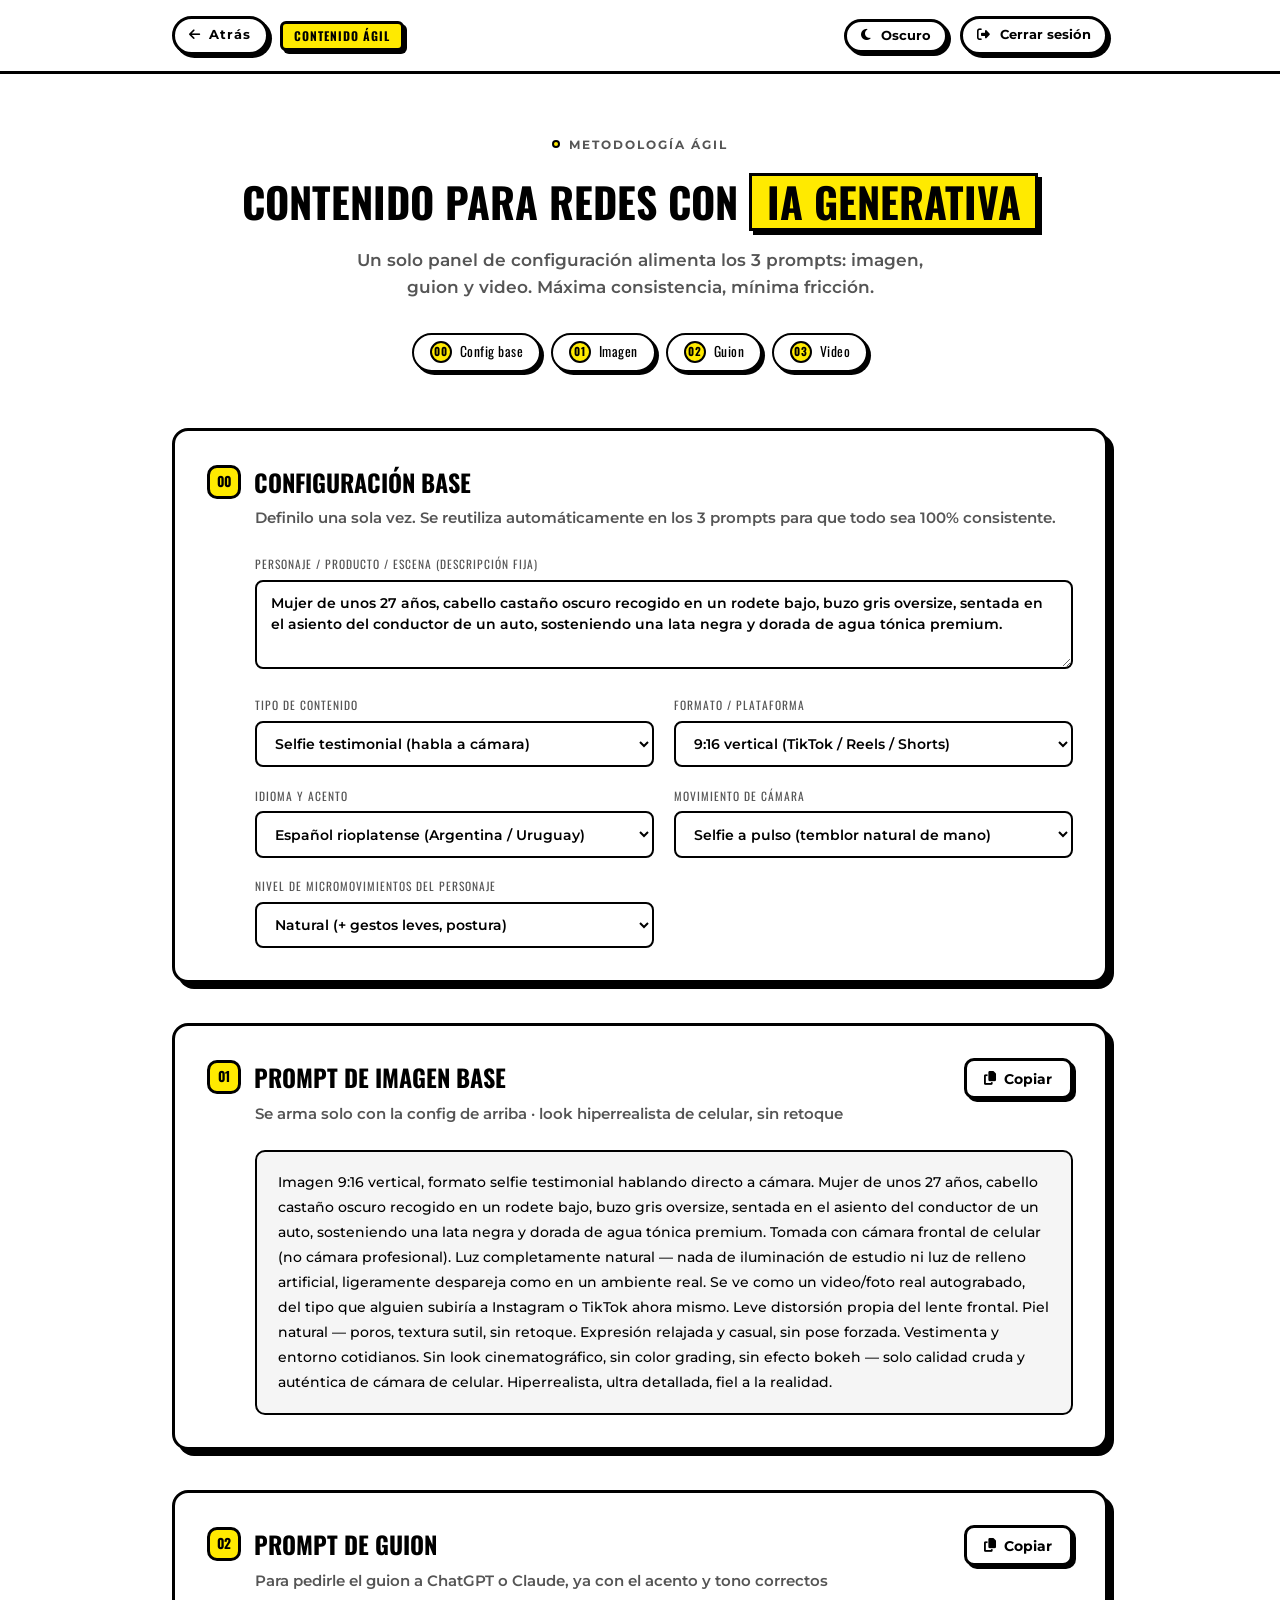
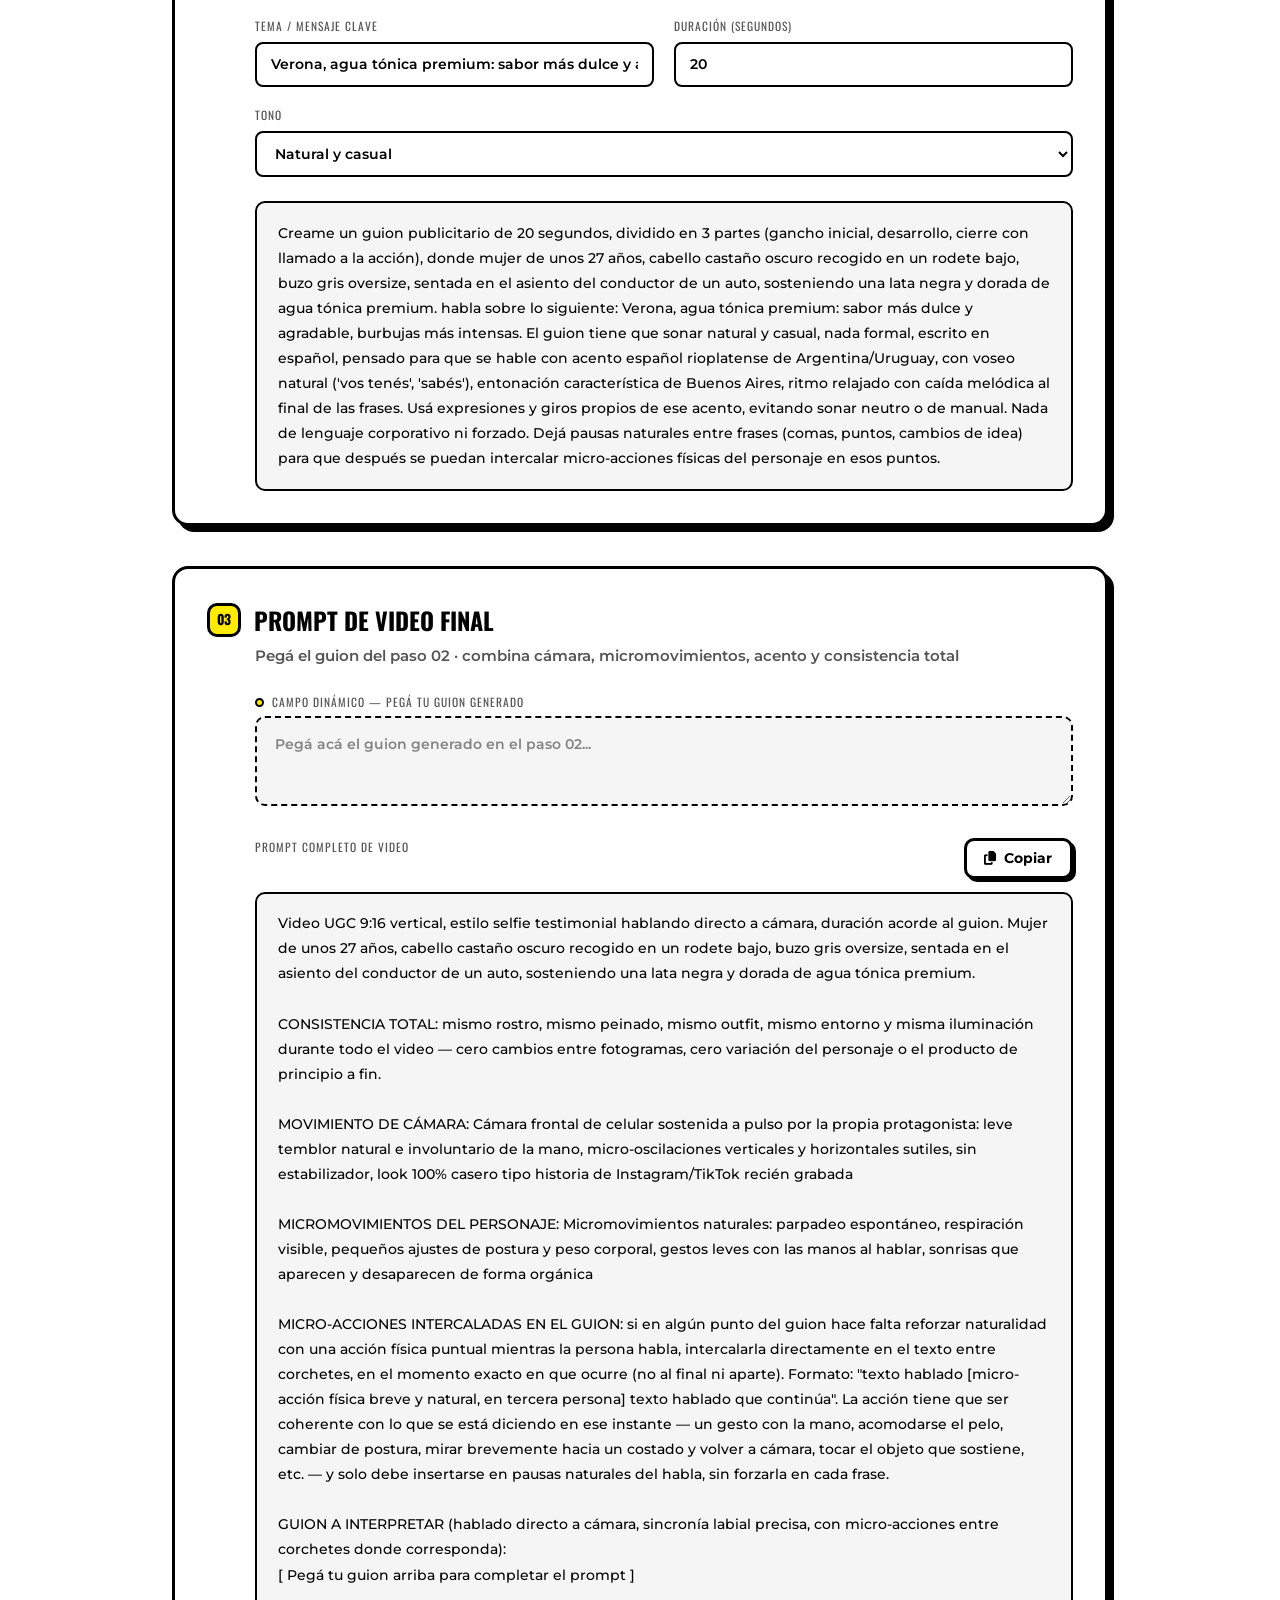
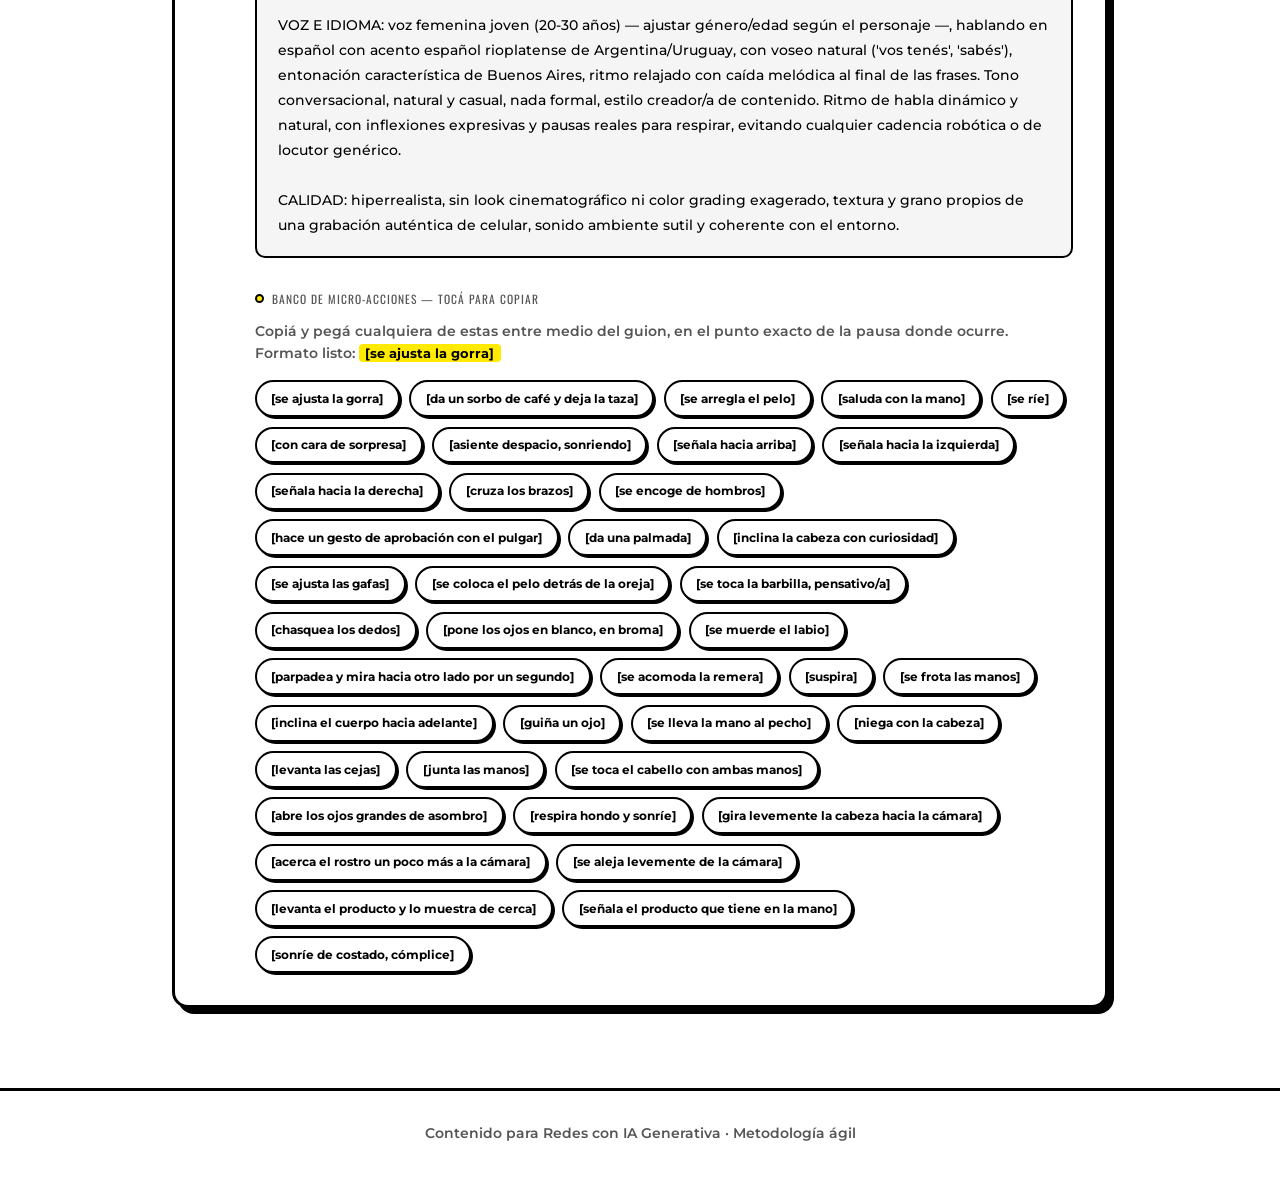
==== contenido-redes-ia.html @ 1da1481f "Agregar botón de cerrar sesión y endpoint de logout Suma /api/logout para invalidar la cookie de ses" ====
<!DOCTYPE html>
<html lang="es" data-theme="light">

<head>
    <meta charset="UTF-8">
    <meta name="viewport" content="width=device-width, initial-scale=1.0">
    <title>Contenido para Redes con IA Generativa</title>
    <link rel="preconnect" href="https://fonts.googleapis.com">
    <link rel="preconnect" href="https://fonts.gstatic.com" crossorigin>
    <link href="https://fonts.googleapis.com/css2?family=Montserrat:wght@400;600;700&family=Oswald:wght@600;700&display=swap" rel="stylesheet">
    <link rel="stylesheet" href="https://cdnjs.cloudflare.com/ajax/libs/font-awesome/6.5.1/css/all.min.css">
    <style>
        :root {
            --bg-color: #ffffff;
            --card-bg: #ffffff;
            --panel-bg: #f5f5f5;
            --text-color: #000000;
            --text-muted: #555555;
            --accent-color: #ffea00;
            --accent-glow: rgba(255, 234, 0, 0.4);
            --border-color: #000000;
            --input-bg: #ffffff;
            --transition: all 0.2s cubic-bezier(0.16, 1, 0.3, 1);
        }

        html[data-theme="dark"] {
            --bg-color: #0d0d0d;
            --card-bg: #161616;
            --panel-bg: #1e1e1e;
            --text-color: #f2f2f2;
            --text-muted: #a3a3a3;
            --accent-color: #ffea00;
            --accent-glow: rgba(255, 234, 0, 0.22);
            --border-color: #f2f2f2;
            --input-bg: #101010;
        }

        * { margin: 0; padding: 0; box-sizing: border-box; }

        body {
            background-color: var(--bg-color);
            color: var(--text-color);
            font-family: 'Montserrat', sans-serif;
            line-height: 1.6;
            transition: background-color 0.3s ease, color 0.3s ease;
        }

        h1, h2, h3, .step-label {
            font-family: 'Oswald', sans-serif;
            text-transform: uppercase;
        }

        .container { max-width: 1000px; margin: 0 auto; padding: 0 2rem; }

        /* Top bar */
        .topbar {
            border-bottom: 3px solid var(--border-color);
            background: var(--card-bg);
            position: sticky; top: 0; z-index: 50;
            transition: var(--transition);
        }
        .topbar-inner {
            max-width: 1000px; margin: 0 auto; padding: 1rem 2rem;
            display: flex; align-items: center; justify-content: space-between;
        }
        .brand {
            display: flex; align-items: center; gap: 0.7rem;
            font-family: 'Oswald', sans-serif; font-weight: 700; letter-spacing: 1px;
        }
        .brand-badge {
            background: var(--accent-color); color: #000; border: 3px solid var(--border-color);
            box-shadow: 3px 3px 0px var(--border-color);
            padding: 0.15rem 0.7rem; font-size: 0.75rem; border-radius: 6px;
        }

        .theme-toggle {
            display: flex; align-items: center; gap: 0.6rem;
            background: var(--card-bg); color: var(--text-color);
            border: 3px solid var(--border-color); border-radius: 999px;
            padding: 0.4rem 0.9rem; cursor: pointer;
            font-family: 'Montserrat', sans-serif; font-weight: 700; font-size: 0.8rem;
            box-shadow: 3px 3px 0px var(--border-color);
            transition: var(--transition);
        }
        .theme-toggle:hover { transform: translate(-2px, -2px); box-shadow: 5px 5px 0px var(--border-color); }
        .theme-toggle:active { transform: translate(1px, 1px); box-shadow: 2px 2px 0px var(--border-color); }

        .topbar-actions { display: flex; align-items: center; gap: 0.7rem; }

        .logout-btn {
            display: flex; align-items: center; gap: 0.6rem;
            background: var(--card-bg); color: var(--text-color);
            border: 3px solid var(--border-color); border-radius: 999px;
            padding: 0.4rem 0.9rem; cursor: pointer; text-decoration: none;
            font-family: 'Montserrat', sans-serif; font-weight: 700; font-size: 0.8rem;
            box-shadow: 3px 3px 0px var(--border-color);
            transition: var(--transition);
        }
        .logout-btn:hover { transform: translate(-2px, -2px); box-shadow: 5px 5px 0px var(--border-color); }
        .logout-btn:active { transform: translate(1px, 1px); box-shadow: 2px 2px 0px var(--border-color); }

        .back-link {
            display: flex; align-items: center; gap: 0.5rem; text-decoration: none;
            background: var(--card-bg); color: var(--text-color);
            border: 3px solid var(--border-color); border-radius: 999px;
            padding: 0.4rem 0.9rem; cursor: pointer;
            font-family: 'Montserrat', sans-serif; font-weight: 700; font-size: 0.8rem;
            box-shadow: 3px 3px 0px var(--border-color); transition: var(--transition);
        }
        .back-link:hover { transform: translate(-2px, -2px); box-shadow: 5px 5px 0px var(--border-color); }
        .back-link:active { transform: translate(1px, 1px); box-shadow: 2px 2px 0px var(--border-color); }

        /* Header */
        header.hero { padding: 3.5rem 0 2.5rem; text-align: center; }
        .eyebrow {
            display: inline-flex; align-items: center; gap: 0.6rem;
            font-size: 0.75rem; letter-spacing: 2px; color: var(--text-muted);
            font-weight: 700; text-transform: uppercase; margin-bottom: 1.2rem;
        }
        .eyebrow .dot { width: 8px; height: 8px; border-radius: 50%; background: var(--accent-color); border: 2px solid var(--border-color); }
        header.hero h1 {
            font-size: 2.6rem; font-weight: 700; margin-bottom: 1rem; line-height: 1.15;
        }
        header.hero h1 .hl {
            background: var(--accent-color); color: #000; padding: 0.05em 0.35em;
            box-shadow: 4px 4px 0px var(--border-color); border: 3px solid var(--border-color);
            display: inline-block;
        }
        header.hero p { max-width: 620px; margin: 0 auto; color: var(--text-muted); font-size: 1.05rem; font-weight: 600; }

        .step-nav {
            display: flex; justify-content: center; gap: 0.6rem; flex-wrap: wrap; margin-top: 2rem;
        }
        .step-nav a {
            display: flex; align-items: center; gap: 0.5rem; text-decoration: none;
            font-family: 'Oswald', sans-serif; font-size: 0.85rem; letter-spacing: 0.5px;
            color: var(--text-color); background: var(--card-bg);
            border: 2px solid var(--border-color); border-radius: 999px; padding: 0.4rem 1rem;
            box-shadow: 3px 3px 0px var(--border-color); transition: var(--transition);
        }
        .step-nav a:hover { transform: translate(-2px, -2px); box-shadow: 5px 5px 0px var(--border-color); }
        .step-nav .num {
            width: 22px; height: 22px; border-radius: 50%; background: var(--accent-color);
            border: 2px solid var(--border-color); display: flex; align-items: center; justify-content: center;
            font-size: 0.7rem; font-weight: 800; color: #000;
        }

        main { padding: 1rem 0 5rem; display: flex; flex-direction: column; gap: 2.5rem; }

        /* Section card */
        section.card {
            background: var(--card-bg); border: 3px solid var(--border-color); border-radius: 16px;
            box-shadow: 6px 6px 0px var(--border-color); padding: 2rem;
            transition: var(--transition);
        }
        .card-head { display: flex; flex-wrap: wrap; justify-content: space-between; align-items: flex-start; gap: 1rem; margin-bottom: 1.5rem; }
        .card-title-row { display: flex; align-items: center; gap: 0.8rem; margin-bottom: 0.4rem; }
        .step-badge {
            width: 34px; height: 34px; flex-shrink: 0; border-radius: 10px;
            background: var(--accent-color); border: 3px solid var(--border-color);
            display: flex; align-items: center; justify-content: center;
            font-family: 'Oswald', sans-serif; font-weight: 800; font-size: 0.85rem; color: #000;
        }
        section.card h2 { font-size: 1.5rem; font-weight: 700; }
        .card-sub { color: var(--text-muted); font-size: 0.92rem; font-weight: 600; margin-left: 3rem; }

        .copy-btn {
            flex-shrink: 0; display: flex; align-items: center; gap: 0.5rem;
            background: var(--card-bg); color: var(--text-color); border: 3px solid var(--border-color);
            border-radius: 10px; padding: 0.6rem 1.1rem; font-family: 'Montserrat', sans-serif;
            font-weight: 700; font-size: 0.85rem; cursor: pointer;
            box-shadow: 3px 3px 0px var(--border-color); transition: var(--transition);
        }
        .copy-btn:hover { background: var(--accent-color); transform: translate(-2px, -2px); box-shadow: 5px 5px 0px var(--border-color); }
        .copy-btn:active { transform: translate(1px, 1px); box-shadow: 2px 2px 0px var(--border-color); }
        .copy-btn.copied { background: var(--accent-color); }

        .field-block { margin-left: 3rem; }
        label.field-label {
            font-family: 'Oswald', sans-serif; font-size: 0.72rem; letter-spacing: 1px;
            text-transform: uppercase; color: var(--text-muted); display: block; margin-bottom: 0.4rem;
        }
        .field-input, .field-select, .field-textarea {
            width: 100%; background: var(--input-bg); color: var(--text-color);
            border: 2px solid var(--border-color); border-radius: 8px; padding: 0.7rem 0.9rem;
            font-family: 'Montserrat', sans-serif; font-size: 0.88rem; font-weight: 600;
            outline: none; transition: var(--transition);
        }
        .field-input:focus, .field-select:focus, .field-textarea:focus {
            box-shadow: 3px 3px 0px var(--border-color); transform: translate(-1px, -1px);
        }
        select.field-select { cursor: pointer; }
        textarea.field-textarea { resize: vertical; min-height: 70px; line-height: 1.5; }

        .grid-2 { display: grid; grid-template-columns: 1fr 1fr; gap: 1.2rem; }

        .editable-zone {
            background: var(--panel-bg); border: 2px dashed var(--border-color); border-radius: 10px;
            padding: 0.9rem 1.1rem; color: var(--text-color); font-family: 'Montserrat', sans-serif;
            font-size: 0.88rem; font-weight: 600; line-height: 1.7; width: 100%; resize: vertical;
            outline: none; min-height: 90px; transition: var(--transition);
        }
        .editable-zone:focus { box-shadow: 3px 3px 0px var(--border-color); }
        .editable-zone::placeholder { color: var(--text-muted); opacity: 0.7; }

        .output-box {
            background: var(--panel-bg); border: 2px solid var(--border-color); border-radius: 10px;
            padding: 1.1rem 1.3rem; font-family: 'Montserrat', sans-serif; font-size: 0.87rem;
            color: var(--text-color); line-height: 1.8; white-space: pre-wrap; word-break: break-word;
            min-height: 80px; font-weight: 500;
        }

        .pulse-row { display: flex; align-items: center; gap: 0.5rem; margin-bottom: 0.3rem; }
        .pulse-dot {
            width: 9px; height: 9px; border-radius: 50%; background: var(--accent-color);
            border: 2px solid var(--border-color); animation: pulse 2s infinite; flex-shrink: 0;
        }
        @keyframes pulse { 0%, 100% { opacity: 1; transform: scale(1); } 50% { opacity: 0.5; transform: scale(0.75); } }
        .pulse-label { font-family: 'Oswald', sans-serif; font-size: 0.72rem; letter-spacing: 1px; text-transform: uppercase; color: var(--text-muted); }

        .micro-note { color: var(--text-muted); font-size: 0.85rem; font-weight: 600; margin: 0.8rem 0 1rem; }
        .micro-note code {
            background: var(--accent-color); color: #000; padding: 0.1rem 0.4rem; border-radius: 4px;
            font-family: 'Montserrat', sans-serif; font-weight: 700; font-size: 0.8rem;
        }

        .micro-bank { display: flex; flex-wrap: wrap; gap: 0.6rem; }
        .micro-chip {
            background: var(--card-bg); border: 2px solid var(--border-color); border-radius: 999px;
            padding: 0.4rem 0.9rem; color: var(--text-color); font-family: 'Montserrat', sans-serif;
            font-size: 0.78rem; font-weight: 700; cursor: pointer; white-space: nowrap;
            box-shadow: 2px 2px 0px var(--border-color); transition: var(--transition);
        }
        .micro-chip:hover { background: var(--accent-color); transform: translate(-2px, -2px); box-shadow: 4px 4px 0px var(--border-color); }
        .micro-chip.copied { background: var(--accent-color); }

        footer.page-footer {
            border-top: 3px solid var(--border-color); padding: 2rem 0; text-align: center;
            color: var(--text-muted); font-size: 0.85rem; font-weight: 600;
        }

        #toast {
            position: fixed; bottom: 1.5rem; right: 1.5rem; transform: translateY(120%); opacity: 0;
            background: var(--accent-color); color: #000; font-weight: 800; padding: 0.8rem 1.4rem;
            border: 3px solid var(--border-color); border-radius: 10px;
            box-shadow: 5px 5px 0px var(--border-color); transition: all 0.3s ease; z-index: 100;
            display: flex; align-items: center; gap: 0.6rem; font-family: 'Montserrat', sans-serif;
        }
        #toast.show { transform: translateY(0); opacity: 1; }

        @media (max-width: 700px) {
            .grid-2 { grid-template-columns: 1fr; }
            .card-sub, .field-block { margin-left: 0; }
            header.hero h1 { font-size: 2rem; }
            section.card { padding: 1.4rem; }
        }
    </style>
</head>

<body>

    <div class="topbar">
        <div class="topbar-inner">
            <div class="brand">
                <a class="back-link" href="recursos.html"><i class="fas fa-arrow-left"></i> Atrás</a>
                <span class="brand-badge">CONTENIDO ÁGIL</span>
            </div>
            <div class="topbar-actions">
                <button class="theme-toggle" onclick="toggleTheme()" id="theme-btn">
                    <i class="fas fa-moon" id="theme-icon"></i>
                    <span id="theme-text">Oscuro</span>
                </button>
                <a class="logout-btn" href="/api/logout">
                    <i class="fas fa-right-from-bracket"></i>
                    <span>Cerrar sesión</span>
                </a>
            </div>
        </div>
    </div>

    <div class="container">
        <header class="hero">
            <div class="eyebrow"><span class="dot"></span> Metodología ágil</div>
            <h1>Contenido para Redes con <span class="hl">IA Generativa</span></h1>
            <p>Un solo panel de configuración alimenta los 3 prompts: imagen, guion y video. Máxima consistencia, mínima fricción.</p>

            <nav class="step-nav">
                <a href="#config"><span class="num">00</span> Config base</a>
                <a href="#prompt-imagen"><span class="num">01</span> Imagen</a>
                <a href="#prompt-guion"><span class="num">02</span> Guion</a>
                <a href="#prompt-video"><span class="num">03</span> Video</a>
            </nav>
        </header>

        <main>

            <!-- 00 CONFIG -->
            <section class="card" id="config">
                <div class="card-title-row">
                    <div class="step-badge">00</div>
                    <h2>Configuración Base</h2>
                </div>
                <p class="card-sub">Definilo una sola vez. Se reutiliza automáticamente en los 3 prompts para que todo sea 100% consistente.</p>

                <div class="field-block" style="margin-top:1.5rem;">
                    <div class="grid-2" style="grid-template-columns: 1fr;">
                        <div>
                            <label class="field-label">Personaje / producto / escena (descripción fija)</label>
                            <textarea id="cfg-personaje" class="field-textarea" rows="3" oninput="updateAll()" placeholder="Ej: mujer de unos 27 años, cabello oscuro recogido en un rodete, buzo gris, sentada en el auto, sosteniendo una lata de agua tónica negra y dorada">Mujer de unos 27 años, cabello castaño oscuro recogido en un rodete bajo, buzo gris oversize, sentada en el asiento del conductor de un auto, sosteniendo una lata negra y dorada de agua tónica premium.</textarea>
                        </div>
                    </div>

                    <div class="grid-2" style="margin-top:1.2rem;">
                        <div>
                            <label class="field-label">Tipo de contenido</label>
                            <select id="cfg-tipo" class="field-select" onchange="updateAll()">
                                <option value="selfie testimonial hablando directo a cámara">Selfie testimonial (habla a cámara)</option>
                                <option value="unboxing / muestra de producto en primer plano">Unboxing / muestra de producto</option>
                                <option value="review o recomendación casual">Review / recomendación</option>
                                <option value="tutorial paso a paso">Tutorial paso a paso</option>
                                <option value="skit humorístico o situación cotidiana">Skit humorístico / situación cotidiana</option>
                                <option value="lifestyle / día en la vida">Lifestyle / día en la vida</option>
                            </select>
                        </div>
                        <div>
                            <label class="field-label">Formato / plataforma</label>
                            <select id="cfg-formato" class="field-select" onchange="updateAll()">
                                <option value="9:16 vertical">9:16 vertical (TikTok / Reels / Shorts)</option>
                                <option value="1:1 cuadrado">1:1 cuadrado (Feed)</option>
                                <option value="4:5 vertical">4:5 vertical (Feed Instagram)</option>
                                <option value="16:9 horizontal">16:9 horizontal (YouTube)</option>
                            </select>
                        </div>
                        <div>
                            <label class="field-label">Idioma y acento</label>
                            <select id="cfg-acento" class="field-select" onchange="updateAll()">
                                <option value="ar_rio">Español rioplatense (Argentina / Uruguay)</option>
                                <option value="co_paisa">Español colombiano paisa (Medellín)</option>
                                <option value="mx_neutro">Español mexicano (CDMX, neutro)</option>
                                <option value="es_madrid">Español peninsular (Madrid)</option>
                                <option value="cl_santiago">Español chileno (Santiago)</option>
                                <option value="pe_lima">Español peruano (Lima)</option>
                                <option value="ve_caracas">Español venezolano (Caracas)</option>
                                <option value="us_en">Inglés americano (US, neutro)</option>
                                <option value="uk_en">Inglés británico (Londres / RP)</option>
                                <option value="br_pt">Portugués brasileño (carioca)</option>
                            </select>
                        </div>
                        <div>
                            <label class="field-label">Movimiento de cámara</label>
                            <select id="cfg-camara" class="field-select" onchange="updateAll()">
                                <option value="selfie_pulso">Selfie a pulso (temblor natural de mano)</option>
                                <option value="selfie_gimbal">Selfie con leve estabilización</option>
                                <option value="tripode_fijo">Trípode fijo (encuadre estático)</option>
                                <option value="tercero_mano">Grabada por otra persona, en mano</option>
                            </select>
                        </div>
                        <div>
                            <label class="field-label">Nivel de micromovimientos del personaje</label>
                            <select id="cfg-micro" class="field-select" onchange="updateAll()">
                                <option value="sutil">Sutil (parpadeo, respiración, mirada)</option>
                                <option value="natural" selected>Natural (+ gestos leves, postura)</option>
                                <option value="expresivo">Expresivo (+ gestos amplios, energía alta)</option>
                            </select>
                        </div>
                    </div>
                </div>
            </section>

            <!-- 01 IMAGEN -->
            <section class="card" id="prompt-imagen">
                <div class="card-head">
                    <div>
                        <div class="card-title-row">
                            <div class="step-badge">01</div>
                            <h2>Prompt de Imagen Base</h2>
                        </div>
                        <p class="card-sub">Se arma solo con la config de arriba · look hiperrealista de celular, sin retoque</p>
                    </div>
                    <button class="copy-btn" onclick="copyOutput('output-imagen', this)">
                        <i class="fas fa-copy"></i> <span>Copiar</span>
                    </button>
                </div>
                <div class="field-block output-box" id="output-imagen"></div>
            </section>

            <!-- 02 GUION -->
            <section class="card" id="prompt-guion">
                <div class="card-head">
                    <div>
                        <div class="card-title-row">
                            <div class="step-badge">02</div>
                            <h2>Prompt de Guion</h2>
                        </div>
                        <p class="card-sub">Para pedirle el guion a ChatGPT o Claude, ya con el acento y tono correctos</p>
                    </div>
                    <button class="copy-btn" onclick="copyOutput('output-guion', this)">
                        <i class="fas fa-copy"></i> <span>Copiar</span>
                    </button>
                </div>

                <div class="field-block">
                    <div class="grid-2">
                        <div>
                            <label class="field-label">Tema / mensaje clave</label>
                            <input id="cfg-tema" class="field-input" oninput="updateAll()" placeholder="Ej: la marca X, su beneficio principal..." value="Verona, agua tónica premium: sabor más dulce y agradable, burbujas más intensas">
                        </div>
                        <div>
                            <label class="field-label">Duración (segundos)</label>
                            <input id="cfg-duracion" type="number" class="field-input" oninput="updateAll()" value="20" min="5" max="90">
                        </div>
                    </div>
                    <div style="margin-top:1.2rem;">
                        <label class="field-label">Tono</label>
                        <select id="cfg-tono" class="field-select" onchange="updateAll()">
                            <option value="natural y casual, nada formal">Natural y casual</option>
                            <option value="entusiasta y enérgico">Entusiasta y enérgico</option>
                            <option value="cercano y confidente, como contándole a una amiga">Cercano / confidente</option>
                            <option value="informativo pero relajado">Informativo relajado</option>
                            <option value="con humor y espontaneidad">Con humor</option>
                        </select>
                    </div>
                </div>

                <div class="field-block output-box" id="output-guion" style="margin-top:1.5rem;"></div>
            </section>

            <!-- 03 VIDEO -->
            <section class="card" id="prompt-video">
                <div class="card-title-row">
                    <div class="step-badge">03</div>
                    <h2>Prompt de Video Final</h2>
                </div>
                <p class="card-sub">Pegá el guion del paso 02 · combina cámara, micromovimientos, acento y consistencia total</p>

                <div class="field-block" style="margin-top:1.5rem;">
                    <div class="pulse-row">
                        <div class="pulse-dot"></div>
                        <span class="pulse-label">Campo dinámico — pegá tu guion generado</span>
                    </div>
                    <textarea id="script-input" class="editable-zone" placeholder="Pegá acá el guion generado en el paso 02..." oninput="updateAll()"></textarea>

                    <div style="margin-top:1.5rem;">
                        <div class="card-head" style="margin-bottom:0.8rem;">
                            <span class="pulse-label">Prompt completo de video</span>
                            <button class="copy-btn" onclick="copyOutput('output-video', this)">
                                <i class="fas fa-copy"></i> <span>Copiar</span>
                            </button>
                        </div>
                        <div class="output-box" id="output-video"></div>
                    </div>

                    <div style="margin-top:2rem;">
                        <div class="pulse-row">
                            <div class="pulse-dot"></div>
                            <span class="pulse-label">Banco de micro-acciones — tocá para copiar</span>
                        </div>
                        <p class="micro-note">Copiá y pegá cualquiera de estas entre medio del guion, en el punto exacto de la pausa donde ocurre. Formato listo: <code>[se ajusta la gorra]</code></p>
                        <div id="micro-bank" class="micro-bank"></div>
                    </div>
                </div>
            </section>

        </main>
    </div>

    <footer class="page-footer">
        <p>Contenido para Redes con IA Generativa · Metodología ágil</p>
    </footer>

    <div id="toast"><i class="fas fa-check"></i> ¡Copiado al portapapeles!</div>

    <script>
        /* ---------- Theme toggle ---------- */
        function toggleTheme() {
            const html = document.documentElement;
            const isDark = html.getAttribute('data-theme') === 'dark';
            html.setAttribute('data-theme', isDark ? 'light' : 'dark');
            const icon = document.getElementById('theme-icon');
            const text = document.getElementById('theme-text');
            if (isDark) {
                icon.className = 'fas fa-moon';
                text.textContent = 'Oscuro';
            } else {
                icon.className = 'fas fa-sun';
                text.textContent = 'Claro';
            }
        }

        /* ---------- Data ---------- */
        const ACCENTS = {
            ar_rio: { idioma: "español", desc: "acento español rioplatense de Argentina/Uruguay, con voseo natural ('vos tenés', 'sabés'), entonación característica de Buenos Aires, ritmo relajado con caída melódica al final de las frases" },
            co_paisa: { idioma: "español", desc: "acento colombiano paisa (Medellín), cadencia suave y cantada, uso natural de 'parce', 'pues', 'qué más'" },
            mx_neutro: { idioma: "español", desc: "acento mexicano neutro (CDMX), cálido y claro, uso natural de diminutivos" },
            es_madrid: { idioma: "español", desc: "acento español peninsular de Madrid, distinción de 'c/z', ritmo rápido y directo, uso de 'vale', 'tío/tía'" },
            cl_santiago: { idioma: "español", desc: "acento chileno de Santiago, habla rápida, aspiración de la 's' final, modismos como 'po', 'cachái'" },
            pe_lima: { idioma: "español", desc: "acento peruano de Lima, entonación pausada, clara y educada" },
            ve_caracas: { idioma: "español", desc: "acento venezolano de Caracas, cálido y expresivo, uso natural de 'chamo/chama'" },
            us_en: { idioma: "inglés", desc: "neutral American English accent, casual and upbeat" },
            uk_en: { idioma: "inglés", desc: "British English accent (London / RP), conversational tone" },
            br_pt: { idioma: "portugués", desc: "acento carioca de Brasil (Río de Janeiro), habla melódica y cercana" },
        };

        const CAMERA = {
            selfie_pulso: "Cámara frontal de celular sostenida a pulso por la propia protagonista: leve temblor natural e involuntario de la mano, micro-oscilaciones verticales y horizontales sutiles, sin estabilizador, look 100% casero tipo historia de Instagram/TikTok recién grabada",
            selfie_gimbal: "Cámara frontal con leve estabilización tipo gimbal casero: movimiento suave y fluido, pero conservando pequeñas variaciones naturales de encuadre, sensación de cámara en mano bien sostenida",
            tripode_fijo: "Cámara fija sobre trípode o superficie estable: encuadre completamente estático, sin paneos ni temblores, todo el movimiento ocurre dentro del cuadro por parte de la protagonista",
            tercero_mano: "Cámara sostenida por otra persona (no selfie): ligeros movimientos de mano al grabar, distancia media, ángulo que varía levemente como en una grabación espontánea",
        };

        const MICRO = {
            sutil: "Micromovimientos sutiles y naturales: parpadeo espontáneo, respiración visible en hombros y pecho, pequeños giros de cabeza, la mirada se desvía brevemente de cámara y vuelve",
            natural: "Micromovimientos naturales: parpadeo espontáneo, respiración visible, pequeños ajustes de postura y peso corporal, gestos leves con las manos al hablar, sonrisas que aparecen y desaparecen de forma orgánica",
            expresivo: "Micromovimientos expresivos: todo lo anterior más gestos amplios con las manos, expresiones faciales marcadas acorde al guion, movimientos de cabeza notorios y energía corporal alta, sin perder naturalidad",
        };

        const MICRO_ACTIONS = [
            "se ajusta la gorra",
            "da un sorbo de café y deja la taza",
            "se arregla el pelo",
            "saluda con la mano",
            "se ríe",
            "con cara de sorpresa",
            "asiente despacio, sonriendo",
            "señala hacia arriba",
            "señala hacia la izquierda",
            "señala hacia la derecha",
            "cruza los brazos",
            "se encoge de hombros",
            "hace un gesto de aprobación con el pulgar",
            "da una palmada",
            "inclina la cabeza con curiosidad",
            "se ajusta las gafas",
            "se coloca el pelo detrás de la oreja",
            "se toca la barbilla, pensativo/a",
            "chasquea los dedos",
            "pone los ojos en blanco, en broma",
            "se muerde el labio",
            "parpadea y mira hacia otro lado por un segundo",
            "se acomoda la remera",
            "suspira",
            "se frota las manos",
            "inclina el cuerpo hacia adelante",
            "guiña un ojo",
            "se lleva la mano al pecho",
            "niega con la cabeza",
            "levanta las cejas",
            "junta las manos",
            "se toca el cabello con ambas manos",
            "abre los ojos grandes de asombro",
            "respira hondo y sonríe",
            "gira levemente la cabeza hacia la cámara",
            "acerca el rostro un poco más a la cámara",
            "se aleja levemente de la cámara",
            "levanta el producto y lo muestra de cerca",
            "señala el producto que tiene en la mano",
            "sonríe de costado, cómplice",
        ];

        /* ---------- Helpers ---------- */
        function val(id) { return document.getElementById(id).value; }

        function buildImagePrompt() {
            const personaje = val('cfg-personaje').trim();
            const tipo = document.getElementById('cfg-tipo').selectedOptions[0].value;
            const formato = document.getElementById('cfg-formato').selectedOptions[0].value;
            const camKey = val('cfg-camara');
            const camText = camKey.startsWith('selfie') ? "Tomada con cámara frontal de celular (no cámara profesional)." : "Tomada con cámara de celular en mano (no cámara profesional).";
            return `Imagen ${formato}, formato ${tipo}. ${personaje} ${camText} Luz completamente natural — nada de iluminación de estudio ni luz de relleno artificial, ligeramente despareja como en un ambiente real. Se ve como un video/foto real autograbado, del tipo que alguien subiría a Instagram o TikTok ahora mismo. Leve distorsión propia del lente frontal. Piel natural — poros, textura sutil, sin retoque. Expresión relajada y casual, sin pose forzada. Vestimenta y entorno cotidianos. Sin look cinematográfico, sin color grading, sin efecto bokeh — solo calidad cruda y auténtica de cámara de celular. Hiperrealista, ultra detallada, fiel a la realidad.`;
        }

        function buildScriptPrompt() {
            const tema = val('cfg-tema').trim();
            const duracion = val('cfg-duracion').trim() || "20";
            const tono = document.getElementById('cfg-tono').selectedOptions[0].value;
            const accKey = val('cfg-acento');
            const acc = ACCENTS[accKey];
            const personaje = val('cfg-personaje').trim();
            return `Creame un guion publicitario de ${duracion} segundos, dividido en 3 partes (gancho inicial, desarrollo, cierre con llamado a la acción), donde ${personaje.charAt(0).toLowerCase() + personaje.slice(1)} habla sobre lo siguiente: ${tema}. El guion tiene que sonar ${tono}, escrito en ${acc.idioma}, pensado para que se hable con ${acc.desc}. Usá expresiones y giros propios de ese acento, evitando sonar neutro o de manual. Nada de lenguaje corporativo ni forzado. Dejá pausas naturales entre frases (comas, puntos, cambios de idea) para que después se puedan intercalar micro-acciones físicas del personaje en esos puntos.`;
        }

        function buildVideoPrompt() {
            const personaje = val('cfg-personaje').trim();
            const tipo = document.getElementById('cfg-tipo').selectedOptions[0].value;
            const formato = document.getElementById('cfg-formato').selectedOptions[0].value;
            const camKey = val('cfg-camara');
            const microKey = val('cfg-micro');
            const accKey = val('cfg-acento');
            const acc = ACCENTS[accKey];
            const script = val('script-input').trim();
            const scriptBlock = script ? script : "[ Pegá tu guion arriba para completar el prompt ]";

            return `Video UGC ${formato}, estilo ${tipo}, duración acorde al guion. ${personaje}

CONSISTENCIA TOTAL: mismo rostro, mismo peinado, mismo outfit, mismo entorno y misma iluminación durante todo el video — cero cambios entre fotogramas, cero variación del personaje o el producto de principio a fin.

MOVIMIENTO DE CÁMARA: ${CAMERA[camKey]}

MICROMOVIMIENTOS DEL PERSONAJE: ${MICRO[microKey]}

MICRO-ACCIONES INTERCALADAS EN EL GUION: si en algún punto del guion hace falta reforzar naturalidad con una acción física puntual mientras la persona habla, intercalarla directamente en el texto entre corchetes, en el momento exacto en que ocurre (no al final ni aparte). Formato: "texto hablado [micro-acción física breve y natural, en tercera persona] texto hablado que continúa". La acción tiene que ser coherente con lo que se está diciendo en ese instante — un gesto con la mano, acomodarse el pelo, cambiar de postura, mirar brevemente hacia un costado y volver a cámara, tocar el objeto que sostiene, etc. — y solo debe insertarse en pausas naturales del habla, sin forzarla en cada frase.

GUION A INTERPRETAR (hablado directo a cámara, sincronía labial precisa, con micro-acciones entre corchetes donde corresponda):
${scriptBlock}

VOZ E IDIOMA: voz femenina joven (20-30 años) — ajustar género/edad según el personaje —, hablando en ${acc.idioma} con ${acc.desc}. Tono conversacional, ${document.getElementById('cfg-tono').selectedOptions[0].value}, estilo creador/a de contenido. Ritmo de habla dinámico y natural, con inflexiones expresivas y pausas reales para respirar, evitando cualquier cadencia robótica o de locutor genérico.

CALIDAD: hiperrealista, sin look cinematográfico ni color grading exagerado, textura y grano propios de una grabación auténtica de celular, sonido ambiente sutil y coherente con el entorno.`;
        }

        function updateAll() {
            document.getElementById('output-imagen').textContent = buildImagePrompt();
            document.getElementById('output-guion').textContent = buildScriptPrompt();
            document.getElementById('output-video').textContent = buildVideoPrompt();
        }

        function renderMicroBank() {
            const bank = document.getElementById('micro-bank');
            bank.innerHTML = '';
            MICRO_ACTIONS.forEach(action => {
                const chip = document.createElement('span');
                chip.className = 'micro-chip';
                chip.textContent = `[${action}]`;
                chip.onclick = () => copyChip(`[${action}]`, chip);
                bank.appendChild(chip);
            });
        }

        function copyToClipboard(text) {
            const ta = document.createElement('textarea');
            ta.value = text;
            ta.style.position = 'fixed';
            ta.style.opacity = '0';
            document.body.appendChild(ta);
            ta.select();
            document.execCommand('copy');
            document.body.removeChild(ta);
        }

        function copyOutput(elementId, btn) {
            const text = document.getElementById(elementId).textContent;
            try {
                copyToClipboard(text);
                showToast();
                const orig = btn.innerHTML;
                btn.classList.add('copied');
                btn.innerHTML = `<i class="fas fa-check"></i> <span>¡Copiado!</span>`;
                setTimeout(() => { btn.innerHTML = orig; btn.classList.remove('copied'); }, 2000);
            } catch(e) { console.error(e); }
        }

        function copyChip(text, chip) {
            try {
                copyToClipboard(text);
                showToast();
                chip.classList.add('copied');
                setTimeout(() => chip.classList.remove('copied'), 1200);
            } catch(e) { console.error(e); }
        }

        function showToast() {
            const toast = document.getElementById('toast');
            toast.classList.add('show');
            setTimeout(() => toast.classList.remove('show'), 2200);
        }

        updateAll();
        renderMicroBank();
    </script>
</body>
</html>
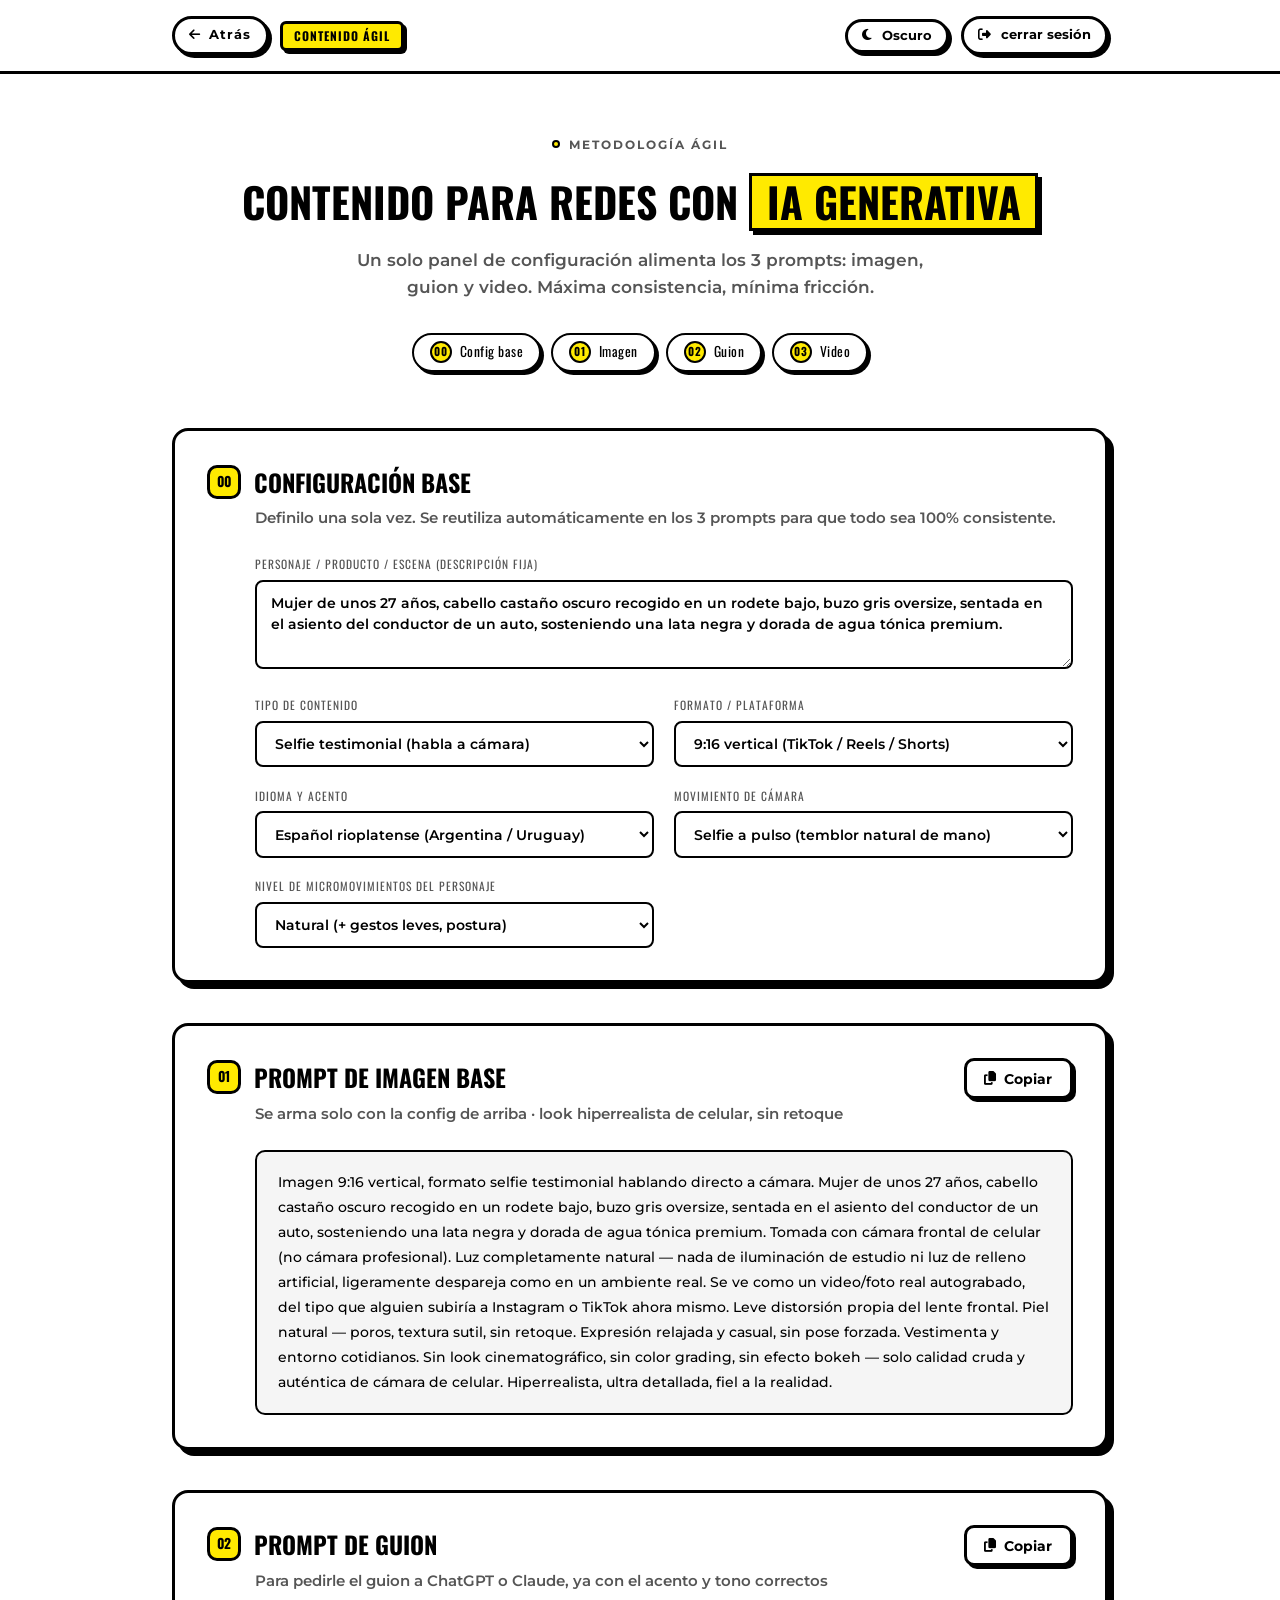
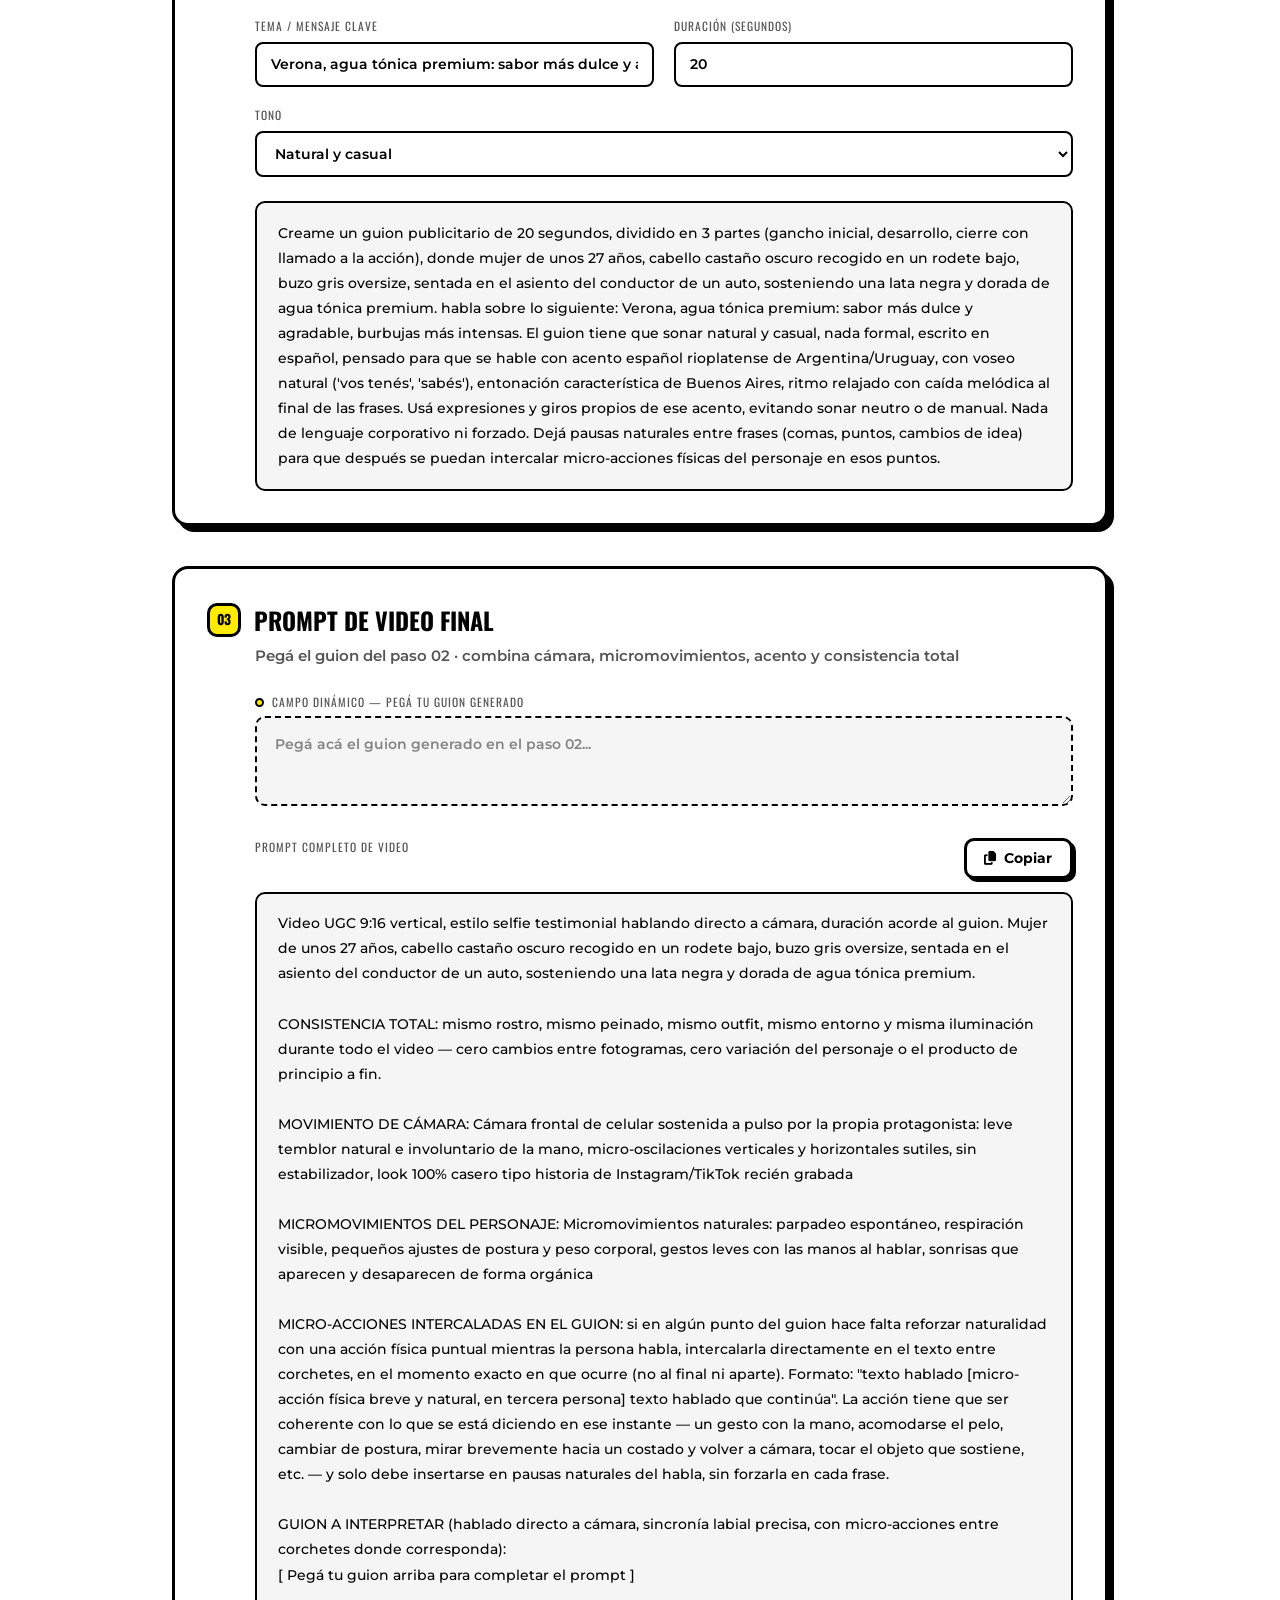
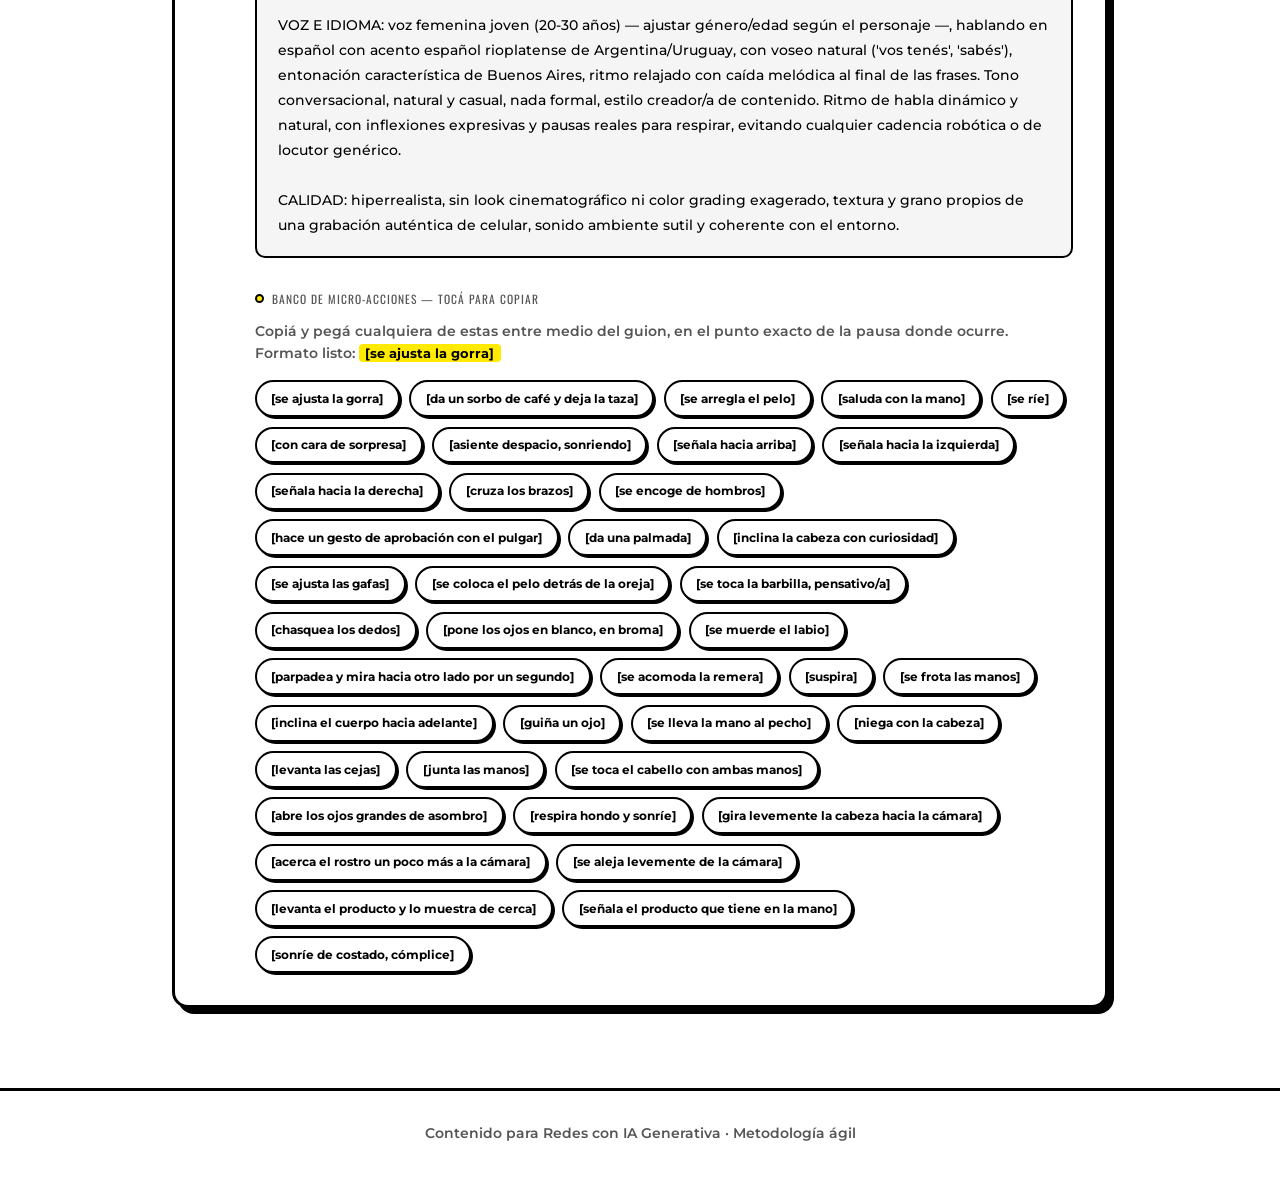
==== commit 1ff68432: "Persistir preferencia de tema claro/oscuro en localStorage Comparte el modo elegido entre todas las " ====
--- a/contenido-redes-ia.html
+++ b/contenido-redes-ia.html
@@ -5,9 +5,19 @@
     <meta charset="UTF-8">
     <meta name="viewport" content="width=device-width, initial-scale=1.0">
     <title>Contenido para Redes con IA Generativa</title>
+    <script>
+        (function () {
+            var saved = localStorage.getItem('vault-theme');
+            if (saved === 'dark' || saved === 'light') {
+                document.documentElement.setAttribute('data-theme', saved);
+            }
+        })();
+    </script>
     <link rel="preconnect" href="https://fonts.googleapis.com">
     <link rel="preconnect" href="https://fonts.gstatic.com" crossorigin>
-    <link href="https://fonts.googleapis.com/css2?family=Montserrat:wght@400;600;700&family=Oswald:wght@600;700&display=swap" rel="stylesheet">
+    <link
+        href="https://fonts.googleapis.com/css2?family=Montserrat:wght@400;600;700&family=Oswald:wght@600;700&display=swap"
+        rel="stylesheet">
     <link rel="stylesheet" href="https://cdnjs.cloudflare.com/ajax/libs/font-awesome/6.5.1/css/all.min.css">
     <style>
         :root {
@@ -35,7 +45,11 @@
             --input-bg: #101010;
         }
 
-        * { margin: 0; padding: 0; box-sizing: border-box; }
+        * {
+            margin: 0;
+            padding: 0;
+            box-sizing: border-box;
+        }
 
         body {
             background-color: var(--bg-color);
@@ -45,214 +59,568 @@
             transition: background-color 0.3s ease, color 0.3s ease;
         }
 
-        h1, h2, h3, .step-label {
+        h1,
+        h2,
+        h3,
+        .step-label {
             font-family: 'Oswald', sans-serif;
             text-transform: uppercase;
         }
 
-        .container { max-width: 1000px; margin: 0 auto; padding: 0 2rem; }
+        .container {
+            max-width: 1000px;
+            margin: 0 auto;
+            padding: 0 2rem;
+        }
 
         /* Top bar */
         .topbar {
             border-bottom: 3px solid var(--border-color);
             background: var(--card-bg);
-            position: sticky; top: 0; z-index: 50;
+            position: sticky;
+            top: 0;
+            z-index: 50;
             transition: var(--transition);
         }
+
         .topbar-inner {
-            max-width: 1000px; margin: 0 auto; padding: 1rem 2rem;
-            display: flex; align-items: center; justify-content: space-between;
-        }
+            max-width: 1000px;
+            margin: 0 auto;
+            padding: 1rem 2rem;
+            display: flex;
+            align-items: center;
+            justify-content: space-between;
+        }
+
         .brand {
-            display: flex; align-items: center; gap: 0.7rem;
-            font-family: 'Oswald', sans-serif; font-weight: 700; letter-spacing: 1px;
-        }
+            display: flex;
+            align-items: center;
+            gap: 0.7rem;
+            font-family: 'Oswald', sans-serif;
+            font-weight: 700;
+            letter-spacing: 1px;
+        }
+
         .brand-badge {
-            background: var(--accent-color); color: #000; border: 3px solid var(--border-color);
+            background: var(--accent-color);
+            color: #000;
+            border: 3px solid var(--border-color);
             box-shadow: 3px 3px 0px var(--border-color);
-            padding: 0.15rem 0.7rem; font-size: 0.75rem; border-radius: 6px;
+            padding: 0.15rem 0.7rem;
+            font-size: 0.75rem;
+            border-radius: 6px;
         }
 
         .theme-toggle {
-            display: flex; align-items: center; gap: 0.6rem;
-            background: var(--card-bg); color: var(--text-color);
-            border: 3px solid var(--border-color); border-radius: 999px;
-            padding: 0.4rem 0.9rem; cursor: pointer;
-            font-family: 'Montserrat', sans-serif; font-weight: 700; font-size: 0.8rem;
+            display: flex;
+            align-items: center;
+            gap: 0.6rem;
+            background: var(--card-bg);
+            color: var(--text-color);
+            border: 3px solid var(--border-color);
+            border-radius: 999px;
+            padding: 0.4rem 0.9rem;
+            cursor: pointer;
+            font-family: 'Montserrat', sans-serif;
+            font-weight: 700;
+            font-size: 0.8rem;
             box-shadow: 3px 3px 0px var(--border-color);
             transition: var(--transition);
         }
-        .theme-toggle:hover { transform: translate(-2px, -2px); box-shadow: 5px 5px 0px var(--border-color); }
-        .theme-toggle:active { transform: translate(1px, 1px); box-shadow: 2px 2px 0px var(--border-color); }
-
-        .topbar-actions { display: flex; align-items: center; gap: 0.7rem; }
+
+        .theme-toggle:hover {
+            transform: translate(-2px, -2px);
+            box-shadow: 5px 5px 0px var(--border-color);
+        }
+
+        .theme-toggle:active {
+            transform: translate(1px, 1px);
+            box-shadow: 2px 2px 0px var(--border-color);
+        }
+
+        .topbar-actions {
+            display: flex;
+            align-items: center;
+            gap: 0.7rem;
+        }
 
         .logout-btn {
-            display: flex; align-items: center; gap: 0.6rem;
-            background: var(--card-bg); color: var(--text-color);
-            border: 3px solid var(--border-color); border-radius: 999px;
-            padding: 0.4rem 0.9rem; cursor: pointer; text-decoration: none;
-            font-family: 'Montserrat', sans-serif; font-weight: 700; font-size: 0.8rem;
+            display: flex;
+            align-items: center;
+            gap: 0.6rem;
+            background: var(--card-bg);
+            color: var(--text-color);
+            border: 3px solid var(--border-color);
+            border-radius: 999px;
+            padding: 0.4rem 0.9rem;
+            cursor: pointer;
+            text-decoration: none;
+            font-family: 'Montserrat', sans-serif;
+            font-weight: 700;
+            font-size: 0.8rem;
             box-shadow: 3px 3px 0px var(--border-color);
             transition: var(--transition);
         }
-        .logout-btn:hover { transform: translate(-2px, -2px); box-shadow: 5px 5px 0px var(--border-color); }
-        .logout-btn:active { transform: translate(1px, 1px); box-shadow: 2px 2px 0px var(--border-color); }
+
+        .logout-btn:hover {
+            transform: translate(-2px, -2px);
+            box-shadow: 5px 5px 0px var(--border-color);
+        }
+
+        .logout-btn:active {
+            transform: translate(1px, 1px);
+            box-shadow: 2px 2px 0px var(--border-color);
+        }
 
         .back-link {
-            display: flex; align-items: center; gap: 0.5rem; text-decoration: none;
-            background: var(--card-bg); color: var(--text-color);
-            border: 3px solid var(--border-color); border-radius: 999px;
-            padding: 0.4rem 0.9rem; cursor: pointer;
-            font-family: 'Montserrat', sans-serif; font-weight: 700; font-size: 0.8rem;
-            box-shadow: 3px 3px 0px var(--border-color); transition: var(--transition);
-        }
-        .back-link:hover { transform: translate(-2px, -2px); box-shadow: 5px 5px 0px var(--border-color); }
-        .back-link:active { transform: translate(1px, 1px); box-shadow: 2px 2px 0px var(--border-color); }
+            display: flex;
+            align-items: center;
+            gap: 0.5rem;
+            text-decoration: none;
+            background: var(--card-bg);
+            color: var(--text-color);
+            border: 3px solid var(--border-color);
+            border-radius: 999px;
+            padding: 0.4rem 0.9rem;
+            cursor: pointer;
+            font-family: 'Montserrat', sans-serif;
+            font-weight: 700;
+            font-size: 0.8rem;
+            box-shadow: 3px 3px 0px var(--border-color);
+            transition: var(--transition);
+        }
+
+        .back-link:hover {
+            transform: translate(-2px, -2px);
+            box-shadow: 5px 5px 0px var(--border-color);
+        }
+
+        .back-link:active {
+            transform: translate(1px, 1px);
+            box-shadow: 2px 2px 0px var(--border-color);
+        }
 
         /* Header */
-        header.hero { padding: 3.5rem 0 2.5rem; text-align: center; }
+        header.hero {
+            padding: 3.5rem 0 2.5rem;
+            text-align: center;
+        }
+
         .eyebrow {
-            display: inline-flex; align-items: center; gap: 0.6rem;
-            font-size: 0.75rem; letter-spacing: 2px; color: var(--text-muted);
-            font-weight: 700; text-transform: uppercase; margin-bottom: 1.2rem;
-        }
-        .eyebrow .dot { width: 8px; height: 8px; border-radius: 50%; background: var(--accent-color); border: 2px solid var(--border-color); }
+            display: inline-flex;
+            align-items: center;
+            gap: 0.6rem;
+            font-size: 0.75rem;
+            letter-spacing: 2px;
+            color: var(--text-muted);
+            font-weight: 700;
+            text-transform: uppercase;
+            margin-bottom: 1.2rem;
+        }
+
+        .eyebrow .dot {
+            width: 8px;
+            height: 8px;
+            border-radius: 50%;
+            background: var(--accent-color);
+            border: 2px solid var(--border-color);
+        }
+
         header.hero h1 {
-            font-size: 2.6rem; font-weight: 700; margin-bottom: 1rem; line-height: 1.15;
-        }
+            font-size: 2.6rem;
+            font-weight: 700;
+            margin-bottom: 1rem;
+            line-height: 1.15;
+        }
+
         header.hero h1 .hl {
-            background: var(--accent-color); color: #000; padding: 0.05em 0.35em;
-            box-shadow: 4px 4px 0px var(--border-color); border: 3px solid var(--border-color);
+            background: var(--accent-color);
+            color: #000;
+            padding: 0.05em 0.35em;
+            box-shadow: 4px 4px 0px var(--border-color);
+            border: 3px solid var(--border-color);
             display: inline-block;
         }
-        header.hero p { max-width: 620px; margin: 0 auto; color: var(--text-muted); font-size: 1.05rem; font-weight: 600; }
+
+        header.hero p {
+            max-width: 620px;
+            margin: 0 auto;
+            color: var(--text-muted);
+            font-size: 1.05rem;
+            font-weight: 600;
+        }
 
         .step-nav {
-            display: flex; justify-content: center; gap: 0.6rem; flex-wrap: wrap; margin-top: 2rem;
-        }
+            display: flex;
+            justify-content: center;
+            gap: 0.6rem;
+            flex-wrap: wrap;
+            margin-top: 2rem;
+        }
+
         .step-nav a {
-            display: flex; align-items: center; gap: 0.5rem; text-decoration: none;
-            font-family: 'Oswald', sans-serif; font-size: 0.85rem; letter-spacing: 0.5px;
-            color: var(--text-color); background: var(--card-bg);
-            border: 2px solid var(--border-color); border-radius: 999px; padding: 0.4rem 1rem;
-            box-shadow: 3px 3px 0px var(--border-color); transition: var(--transition);
-        }
-        .step-nav a:hover { transform: translate(-2px, -2px); box-shadow: 5px 5px 0px var(--border-color); }
+            display: flex;
+            align-items: center;
+            gap: 0.5rem;
+            text-decoration: none;
+            font-family: 'Oswald', sans-serif;
+            font-size: 0.85rem;
+            letter-spacing: 0.5px;
+            color: var(--text-color);
+            background: var(--card-bg);
+            border: 2px solid var(--border-color);
+            border-radius: 999px;
+            padding: 0.4rem 1rem;
+            box-shadow: 3px 3px 0px var(--border-color);
+            transition: var(--transition);
+        }
+
+        .step-nav a:hover {
+            transform: translate(-2px, -2px);
+            box-shadow: 5px 5px 0px var(--border-color);
+        }
+
         .step-nav .num {
-            width: 22px; height: 22px; border-radius: 50%; background: var(--accent-color);
-            border: 2px solid var(--border-color); display: flex; align-items: center; justify-content: center;
-            font-size: 0.7rem; font-weight: 800; color: #000;
-        }
-
-        main { padding: 1rem 0 5rem; display: flex; flex-direction: column; gap: 2.5rem; }
+            width: 22px;
+            height: 22px;
+            border-radius: 50%;
+            background: var(--accent-color);
+            border: 2px solid var(--border-color);
+            display: flex;
+            align-items: center;
+            justify-content: center;
+            font-size: 0.7rem;
+            font-weight: 800;
+            color: #000;
+        }
+
+        main {
+            padding: 1rem 0 5rem;
+            display: flex;
+            flex-direction: column;
+            gap: 2.5rem;
+        }
 
         /* Section card */
         section.card {
-            background: var(--card-bg); border: 3px solid var(--border-color); border-radius: 16px;
-            box-shadow: 6px 6px 0px var(--border-color); padding: 2rem;
+            background: var(--card-bg);
+            border: 3px solid var(--border-color);
+            border-radius: 16px;
+            box-shadow: 6px 6px 0px var(--border-color);
+            padding: 2rem;
             transition: var(--transition);
         }
-        .card-head { display: flex; flex-wrap: wrap; justify-content: space-between; align-items: flex-start; gap: 1rem; margin-bottom: 1.5rem; }
-        .card-title-row { display: flex; align-items: center; gap: 0.8rem; margin-bottom: 0.4rem; }
+
+        .card-head {
+            display: flex;
+            flex-wrap: wrap;
+            justify-content: space-between;
+            align-items: flex-start;
+            gap: 1rem;
+            margin-bottom: 1.5rem;
+        }
+
+        .card-title-row {
+            display: flex;
+            align-items: center;
+            gap: 0.8rem;
+            margin-bottom: 0.4rem;
+        }
+
         .step-badge {
-            width: 34px; height: 34px; flex-shrink: 0; border-radius: 10px;
-            background: var(--accent-color); border: 3px solid var(--border-color);
-            display: flex; align-items: center; justify-content: center;
-            font-family: 'Oswald', sans-serif; font-weight: 800; font-size: 0.85rem; color: #000;
-        }
-        section.card h2 { font-size: 1.5rem; font-weight: 700; }
-        .card-sub { color: var(--text-muted); font-size: 0.92rem; font-weight: 600; margin-left: 3rem; }
+            width: 34px;
+            height: 34px;
+            flex-shrink: 0;
+            border-radius: 10px;
+            background: var(--accent-color);
+            border: 3px solid var(--border-color);
+            display: flex;
+            align-items: center;
+            justify-content: center;
+            font-family: 'Oswald', sans-serif;
+            font-weight: 800;
+            font-size: 0.85rem;
+            color: #000;
+        }
+
+        section.card h2 {
+            font-size: 1.5rem;
+            font-weight: 700;
+        }
+
+        .card-sub {
+            color: var(--text-muted);
+            font-size: 0.92rem;
+            font-weight: 600;
+            margin-left: 3rem;
+        }
 
         .copy-btn {
-            flex-shrink: 0; display: flex; align-items: center; gap: 0.5rem;
-            background: var(--card-bg); color: var(--text-color); border: 3px solid var(--border-color);
-            border-radius: 10px; padding: 0.6rem 1.1rem; font-family: 'Montserrat', sans-serif;
-            font-weight: 700; font-size: 0.85rem; cursor: pointer;
-            box-shadow: 3px 3px 0px var(--border-color); transition: var(--transition);
-        }
-        .copy-btn:hover { background: var(--accent-color); transform: translate(-2px, -2px); box-shadow: 5px 5px 0px var(--border-color); }
-        .copy-btn:active { transform: translate(1px, 1px); box-shadow: 2px 2px 0px var(--border-color); }
-        .copy-btn.copied { background: var(--accent-color); }
-
-        .field-block { margin-left: 3rem; }
+            flex-shrink: 0;
+            display: flex;
+            align-items: center;
+            gap: 0.5rem;
+            background: var(--card-bg);
+            color: var(--text-color);
+            border: 3px solid var(--border-color);
+            border-radius: 10px;
+            padding: 0.6rem 1.1rem;
+            font-family: 'Montserrat', sans-serif;
+            font-weight: 700;
+            font-size: 0.85rem;
+            cursor: pointer;
+            box-shadow: 3px 3px 0px var(--border-color);
+            transition: var(--transition);
+        }
+
+        .copy-btn:hover {
+            background: var(--accent-color);
+            transform: translate(-2px, -2px);
+            box-shadow: 5px 5px 0px var(--border-color);
+        }
+
+        .copy-btn:active {
+            transform: translate(1px, 1px);
+            box-shadow: 2px 2px 0px var(--border-color);
+        }
+
+        .copy-btn.copied {
+            background: var(--accent-color);
+        }
+
+        .field-block {
+            margin-left: 3rem;
+        }
+
         label.field-label {
-            font-family: 'Oswald', sans-serif; font-size: 0.72rem; letter-spacing: 1px;
-            text-transform: uppercase; color: var(--text-muted); display: block; margin-bottom: 0.4rem;
-        }
-        .field-input, .field-select, .field-textarea {
-            width: 100%; background: var(--input-bg); color: var(--text-color);
-            border: 2px solid var(--border-color); border-radius: 8px; padding: 0.7rem 0.9rem;
-            font-family: 'Montserrat', sans-serif; font-size: 0.88rem; font-weight: 600;
-            outline: none; transition: var(--transition);
-        }
-        .field-input:focus, .field-select:focus, .field-textarea:focus {
-            box-shadow: 3px 3px 0px var(--border-color); transform: translate(-1px, -1px);
-        }
-        select.field-select { cursor: pointer; }
-        textarea.field-textarea { resize: vertical; min-height: 70px; line-height: 1.5; }
-
-        .grid-2 { display: grid; grid-template-columns: 1fr 1fr; gap: 1.2rem; }
+            font-family: 'Oswald', sans-serif;
+            font-size: 0.72rem;
+            letter-spacing: 1px;
+            text-transform: uppercase;
+            color: var(--text-muted);
+            display: block;
+            margin-bottom: 0.4rem;
+        }
+
+        .field-input,
+        .field-select,
+        .field-textarea {
+            width: 100%;
+            background: var(--input-bg);
+            color: var(--text-color);
+            border: 2px solid var(--border-color);
+            border-radius: 8px;
+            padding: 0.7rem 0.9rem;
+            font-family: 'Montserrat', sans-serif;
+            font-size: 0.88rem;
+            font-weight: 600;
+            outline: none;
+            transition: var(--transition);
+        }
+
+        .field-input:focus,
+        .field-select:focus,
+        .field-textarea:focus {
+            box-shadow: 3px 3px 0px var(--border-color);
+            transform: translate(-1px, -1px);
+        }
+
+        select.field-select {
+            cursor: pointer;
+        }
+
+        textarea.field-textarea {
+            resize: vertical;
+            min-height: 70px;
+            line-height: 1.5;
+        }
+
+        .grid-2 {
+            display: grid;
+            grid-template-columns: 1fr 1fr;
+            gap: 1.2rem;
+        }
 
         .editable-zone {
-            background: var(--panel-bg); border: 2px dashed var(--border-color); border-radius: 10px;
-            padding: 0.9rem 1.1rem; color: var(--text-color); font-family: 'Montserrat', sans-serif;
-            font-size: 0.88rem; font-weight: 600; line-height: 1.7; width: 100%; resize: vertical;
-            outline: none; min-height: 90px; transition: var(--transition);
-        }
-        .editable-zone:focus { box-shadow: 3px 3px 0px var(--border-color); }
-        .editable-zone::placeholder { color: var(--text-muted); opacity: 0.7; }
+            background: var(--panel-bg);
+            border: 2px dashed var(--border-color);
+            border-radius: 10px;
+            padding: 0.9rem 1.1rem;
+            color: var(--text-color);
+            font-family: 'Montserrat', sans-serif;
+            font-size: 0.88rem;
+            font-weight: 600;
+            line-height: 1.7;
+            width: 100%;
+            resize: vertical;
+            outline: none;
+            min-height: 90px;
+            transition: var(--transition);
+        }
+
+        .editable-zone:focus {
+            box-shadow: 3px 3px 0px var(--border-color);
+        }
+
+        .editable-zone::placeholder {
+            color: var(--text-muted);
+            opacity: 0.7;
+        }
 
         .output-box {
-            background: var(--panel-bg); border: 2px solid var(--border-color); border-radius: 10px;
-            padding: 1.1rem 1.3rem; font-family: 'Montserrat', sans-serif; font-size: 0.87rem;
-            color: var(--text-color); line-height: 1.8; white-space: pre-wrap; word-break: break-word;
-            min-height: 80px; font-weight: 500;
-        }
-
-        .pulse-row { display: flex; align-items: center; gap: 0.5rem; margin-bottom: 0.3rem; }
+            background: var(--panel-bg);
+            border: 2px solid var(--border-color);
+            border-radius: 10px;
+            padding: 1.1rem 1.3rem;
+            font-family: 'Montserrat', sans-serif;
+            font-size: 0.87rem;
+            color: var(--text-color);
+            line-height: 1.8;
+            white-space: pre-wrap;
+            word-break: break-word;
+            min-height: 80px;
+            font-weight: 500;
+        }
+
+        .pulse-row {
+            display: flex;
+            align-items: center;
+            gap: 0.5rem;
+            margin-bottom: 0.3rem;
+        }
+
         .pulse-dot {
-            width: 9px; height: 9px; border-radius: 50%; background: var(--accent-color);
-            border: 2px solid var(--border-color); animation: pulse 2s infinite; flex-shrink: 0;
-        }
-        @keyframes pulse { 0%, 100% { opacity: 1; transform: scale(1); } 50% { opacity: 0.5; transform: scale(0.75); } }
-        .pulse-label { font-family: 'Oswald', sans-serif; font-size: 0.72rem; letter-spacing: 1px; text-transform: uppercase; color: var(--text-muted); }
-
-        .micro-note { color: var(--text-muted); font-size: 0.85rem; font-weight: 600; margin: 0.8rem 0 1rem; }
+            width: 9px;
+            height: 9px;
+            border-radius: 50%;
+            background: var(--accent-color);
+            border: 2px solid var(--border-color);
+            animation: pulse 2s infinite;
+            flex-shrink: 0;
+        }
+
+        @keyframes pulse {
+
+            0%,
+            100% {
+                opacity: 1;
+                transform: scale(1);
+            }
+
+            50% {
+                opacity: 0.5;
+                transform: scale(0.75);
+            }
+        }
+
+        .pulse-label {
+            font-family: 'Oswald', sans-serif;
+            font-size: 0.72rem;
+            letter-spacing: 1px;
+            text-transform: uppercase;
+            color: var(--text-muted);
+        }
+
+        .micro-note {
+            color: var(--text-muted);
+            font-size: 0.85rem;
+            font-weight: 600;
+            margin: 0.8rem 0 1rem;
+        }
+
         .micro-note code {
-            background: var(--accent-color); color: #000; padding: 0.1rem 0.4rem; border-radius: 4px;
-            font-family: 'Montserrat', sans-serif; font-weight: 700; font-size: 0.8rem;
-        }
-
-        .micro-bank { display: flex; flex-wrap: wrap; gap: 0.6rem; }
+            background: var(--accent-color);
+            color: #000;
+            padding: 0.1rem 0.4rem;
+            border-radius: 4px;
+            font-family: 'Montserrat', sans-serif;
+            font-weight: 700;
+            font-size: 0.8rem;
+        }
+
+        .micro-bank {
+            display: flex;
+            flex-wrap: wrap;
+            gap: 0.6rem;
+        }
+
         .micro-chip {
-            background: var(--card-bg); border: 2px solid var(--border-color); border-radius: 999px;
-            padding: 0.4rem 0.9rem; color: var(--text-color); font-family: 'Montserrat', sans-serif;
-            font-size: 0.78rem; font-weight: 700; cursor: pointer; white-space: nowrap;
-            box-shadow: 2px 2px 0px var(--border-color); transition: var(--transition);
-        }
-        .micro-chip:hover { background: var(--accent-color); transform: translate(-2px, -2px); box-shadow: 4px 4px 0px var(--border-color); }
-        .micro-chip.copied { background: var(--accent-color); }
+            background: var(--card-bg);
+            border: 2px solid var(--border-color);
+            border-radius: 999px;
+            padding: 0.4rem 0.9rem;
+            color: var(--text-color);
+            font-family: 'Montserrat', sans-serif;
+            font-size: 0.78rem;
+            font-weight: 700;
+            cursor: pointer;
+            white-space: nowrap;
+            box-shadow: 2px 2px 0px var(--border-color);
+            transition: var(--transition);
+        }
+
+        .micro-chip:hover {
+            background: var(--accent-color);
+            transform: translate(-2px, -2px);
+            box-shadow: 4px 4px 0px var(--border-color);
+        }
+
+        .micro-chip.copied {
+            background: var(--accent-color);
+        }
 
         footer.page-footer {
-            border-top: 3px solid var(--border-color); padding: 2rem 0; text-align: center;
-            color: var(--text-muted); font-size: 0.85rem; font-weight: 600;
+            border-top: 3px solid var(--border-color);
+            padding: 2rem 0;
+            text-align: center;
+            color: var(--text-muted);
+            font-size: 0.85rem;
+            font-weight: 600;
         }
 
         #toast {
-            position: fixed; bottom: 1.5rem; right: 1.5rem; transform: translateY(120%); opacity: 0;
-            background: var(--accent-color); color: #000; font-weight: 800; padding: 0.8rem 1.4rem;
-            border: 3px solid var(--border-color); border-radius: 10px;
-            box-shadow: 5px 5px 0px var(--border-color); transition: all 0.3s ease; z-index: 100;
-            display: flex; align-items: center; gap: 0.6rem; font-family: 'Montserrat', sans-serif;
-        }
-        #toast.show { transform: translateY(0); opacity: 1; }
+            position: fixed;
+            bottom: 1.5rem;
+            right: 1.5rem;
+            transform: translateY(120%);
+            opacity: 0;
+            background: var(--accent-color);
+            color: #000;
+            font-weight: 800;
+            padding: 0.8rem 1.4rem;
+            border: 3px solid var(--border-color);
+            border-radius: 10px;
+            box-shadow: 5px 5px 0px var(--border-color);
+            transition: all 0.3s ease;
+            z-index: 100;
+            display: flex;
+            align-items: center;
+            gap: 0.6rem;
+            font-family: 'Montserrat', sans-serif;
+        }
+
+        #toast.show {
+            transform: translateY(0);
+            opacity: 1;
+        }
 
         @media (max-width: 700px) {
-            .grid-2 { grid-template-columns: 1fr; }
-            .card-sub, .field-block { margin-left: 0; }
-            header.hero h1 { font-size: 2rem; }
-            section.card { padding: 1.4rem; }
+            .grid-2 {
+                grid-template-columns: 1fr;
+            }
+
+            .card-sub,
+            .field-block {
+                margin-left: 0;
+            }
+
+            header.hero h1 {
+                font-size: 2rem;
+            }
+
+            section.card {
+                padding: 1.4rem;
+            }
         }
     </style>
 </head>
@@ -272,7 +640,7 @@
                 </button>
                 <a class="logout-btn" href="/api/logout">
                     <i class="fas fa-right-from-bracket"></i>
-                    <span>Cerrar sesión</span>
+                    <span>cerrar sesión</span>
                 </a>
             </div>
         </div>
@@ -282,7 +650,8 @@
         <header class="hero">
             <div class="eyebrow"><span class="dot"></span> Metodología ágil</div>
             <h1>Contenido para Redes con <span class="hl">IA Generativa</span></h1>
-            <p>Un solo panel de configuración alimenta los 3 prompts: imagen, guion y video. Máxima consistencia, mínima fricción.</p>
+            <p>Un solo panel de configuración alimenta los 3 prompts: imagen, guion y video. Máxima consistencia, mínima
+                fricción.</p>
 
             <nav class="step-nav">
                 <a href="#config"><span class="num">00</span> Config base</a>
@@ -300,13 +669,15 @@
                     <div class="step-badge">00</div>
                     <h2>Configuración Base</h2>
                 </div>
-                <p class="card-sub">Definilo una sola vez. Se reutiliza automáticamente en los 3 prompts para que todo sea 100% consistente.</p>
+                <p class="card-sub">Definilo una sola vez. Se reutiliza automáticamente en los 3 prompts para que todo
+                    sea 100% consistente.</p>
 
                 <div class="field-block" style="margin-top:1.5rem;">
                     <div class="grid-2" style="grid-template-columns: 1fr;">
                         <div>
                             <label class="field-label">Personaje / producto / escena (descripción fija)</label>
-                            <textarea id="cfg-personaje" class="field-textarea" rows="3" oninput="updateAll()" placeholder="Ej: mujer de unos 27 años, cabello oscuro recogido en un rodete, buzo gris, sentada en el auto, sosteniendo una lata de agua tónica negra y dorada">Mujer de unos 27 años, cabello castaño oscuro recogido en un rodete bajo, buzo gris oversize, sentada en el asiento del conductor de un auto, sosteniendo una lata negra y dorada de agua tónica premium.</textarea>
+                            <textarea id="cfg-personaje" class="field-textarea" rows="3" oninput="updateAll()"
+                                placeholder="Ej: mujer de unos 27 años, cabello oscuro recogido en un rodete, buzo gris, sentada en el auto, sosteniendo una lata de agua tónica negra y dorada">Mujer de unos 27 años, cabello castaño oscuro recogido en un rodete bajo, buzo gris oversize, sentada en el asiento del conductor de un auto, sosteniendo una lata negra y dorada de agua tónica premium.</textarea>
                         </div>
                     </div>
 
@@ -314,11 +685,14 @@
                         <div>
                             <label class="field-label">Tipo de contenido</label>
                             <select id="cfg-tipo" class="field-select" onchange="updateAll()">
-                                <option value="selfie testimonial hablando directo a cámara">Selfie testimonial (habla a cámara)</option>
-                                <option value="unboxing / muestra de producto en primer plano">Unboxing / muestra de producto</option>
+                                <option value="selfie testimonial hablando directo a cámara">Selfie testimonial (habla a
+                                    cámara)</option>
+                                <option value="unboxing / muestra de producto en primer plano">Unboxing / muestra de
+                                    producto</option>
                                 <option value="review o recomendación casual">Review / recomendación</option>
                                 <option value="tutorial paso a paso">Tutorial paso a paso</option>
-                                <option value="skit humorístico o situación cotidiana">Skit humorístico / situación cotidiana</option>
+                                <option value="skit humorístico o situación cotidiana">Skit humorístico / situación
+                                    cotidiana</option>
                                 <option value="lifestyle / día en la vida">Lifestyle / día en la vida</option>
                             </select>
                         </div>
@@ -375,7 +749,8 @@
                             <div class="step-badge">01</div>
                             <h2>Prompt de Imagen Base</h2>
                         </div>
-                        <p class="card-sub">Se arma solo con la config de arriba · look hiperrealista de celular, sin retoque</p>
+                        <p class="card-sub">Se arma solo con la config de arriba · look hiperrealista de celular, sin
+                            retoque</p>
                     </div>
                     <button class="copy-btn" onclick="copyOutput('output-imagen', this)">
                         <i class="fas fa-copy"></i> <span>Copiar</span>
@@ -392,7 +767,8 @@
                             <div class="step-badge">02</div>
                             <h2>Prompt de Guion</h2>
                         </div>
-                        <p class="card-sub">Para pedirle el guion a ChatGPT o Claude, ya con el acento y tono correctos</p>
+                        <p class="card-sub">Para pedirle el guion a ChatGPT o Claude, ya con el acento y tono correctos
+                        </p>
                     </div>
                     <button class="copy-btn" onclick="copyOutput('output-guion', this)">
                         <i class="fas fa-copy"></i> <span>Copiar</span>
@@ -403,11 +779,14 @@
                     <div class="grid-2">
                         <div>
                             <label class="field-label">Tema / mensaje clave</label>
-                            <input id="cfg-tema" class="field-input" oninput="updateAll()" placeholder="Ej: la marca X, su beneficio principal..." value="Verona, agua tónica premium: sabor más dulce y agradable, burbujas más intensas">
+                            <input id="cfg-tema" class="field-input" oninput="updateAll()"
+                                placeholder="Ej: la marca X, su beneficio principal..."
+                                value="Verona, agua tónica premium: sabor más dulce y agradable, burbujas más intensas">
                         </div>
                         <div>
                             <label class="field-label">Duración (segundos)</label>
-                            <input id="cfg-duracion" type="number" class="field-input" oninput="updateAll()" value="20" min="5" max="90">
+                            <input id="cfg-duracion" type="number" class="field-input" oninput="updateAll()" value="20"
+                                min="5" max="90">
                         </div>
                     </div>
                     <div style="margin-top:1.2rem;">
@@ -415,7 +794,8 @@
                         <select id="cfg-tono" class="field-select" onchange="updateAll()">
                             <option value="natural y casual, nada formal">Natural y casual</option>
                             <option value="entusiasta y enérgico">Entusiasta y enérgico</option>
-                            <option value="cercano y confidente, como contándole a una amiga">Cercano / confidente</option>
+                            <option value="cercano y confidente, como contándole a una amiga">Cercano / confidente
+                            </option>
                             <option value="informativo pero relajado">Informativo relajado</option>
                             <option value="con humor y espontaneidad">Con humor</option>
                         </select>
@@ -431,14 +811,16 @@
                     <div class="step-badge">03</div>
                     <h2>Prompt de Video Final</h2>
                 </div>
-                <p class="card-sub">Pegá el guion del paso 02 · combina cámara, micromovimientos, acento y consistencia total</p>
+                <p class="card-sub">Pegá el guion del paso 02 · combina cámara, micromovimientos, acento y consistencia
+                    total</p>
 
                 <div class="field-block" style="margin-top:1.5rem;">
                     <div class="pulse-row">
                         <div class="pulse-dot"></div>
                         <span class="pulse-label">Campo dinámico — pegá tu guion generado</span>
                     </div>
-                    <textarea id="script-input" class="editable-zone" placeholder="Pegá acá el guion generado en el paso 02..." oninput="updateAll()"></textarea>
+                    <textarea id="script-input" class="editable-zone"
+                        placeholder="Pegá acá el guion generado en el paso 02..." oninput="updateAll()"></textarea>
 
                     <div style="margin-top:1.5rem;">
                         <div class="card-head" style="margin-bottom:0.8rem;">
@@ -455,7 +837,8 @@
                             <div class="pulse-dot"></div>
                             <span class="pulse-label">Banco de micro-acciones — tocá para copiar</span>
                         </div>
-                        <p class="micro-note">Copiá y pegá cualquiera de estas entre medio del guion, en el punto exacto de la pausa donde ocurre. Formato listo: <code>[se ajusta la gorra]</code></p>
+                        <p class="micro-note">Copiá y pegá cualquiera de estas entre medio del guion, en el punto exacto
+                            de la pausa donde ocurre. Formato listo: <code>[se ajusta la gorra]</code></p>
                         <div id="micro-bank" class="micro-bank"></div>
                     </div>
                 </div>
@@ -475,7 +858,9 @@
         function toggleTheme() {
             const html = document.documentElement;
             const isDark = html.getAttribute('data-theme') === 'dark';
-            html.setAttribute('data-theme', isDark ? 'light' : 'dark');
+            const newTheme = isDark ? 'light' : 'dark';
+            html.setAttribute('data-theme', newTheme);
+            localStorage.setItem('vault-theme', newTheme);
             const icon = document.getElementById('theme-icon');
             const text = document.getElementById('theme-text');
             if (isDark) {
@@ -485,6 +870,11 @@
                 icon.className = 'fas fa-sun';
                 text.textContent = 'Claro';
             }
+        }
+
+        if (document.documentElement.getAttribute('data-theme') === 'dark') {
+            document.getElementById('theme-icon').className = 'fas fa-sun';
+            document.getElementById('theme-text').textContent = 'Claro';
         }
 
         /* ---------- Data ---------- */
@@ -646,7 +1036,7 @@
                 btn.classList.add('copied');
                 btn.innerHTML = `<i class="fas fa-check"></i> <span>¡Copiado!</span>`;
                 setTimeout(() => { btn.innerHTML = orig; btn.classList.remove('copied'); }, 2000);
-            } catch(e) { console.error(e); }
+            } catch (e) { console.error(e); }
         }
 
         function copyChip(text, chip) {
@@ -655,7 +1045,7 @@
                 showToast();
                 chip.classList.add('copied');
                 setTimeout(() => chip.classList.remove('copied'), 1200);
-            } catch(e) { console.error(e); }
+            } catch (e) { console.error(e); }
         }
 
         function showToast() {
@@ -668,4 +1058,5 @@
         renderMicroBank();
     </script>
 </body>
-</html>
+
+</html>
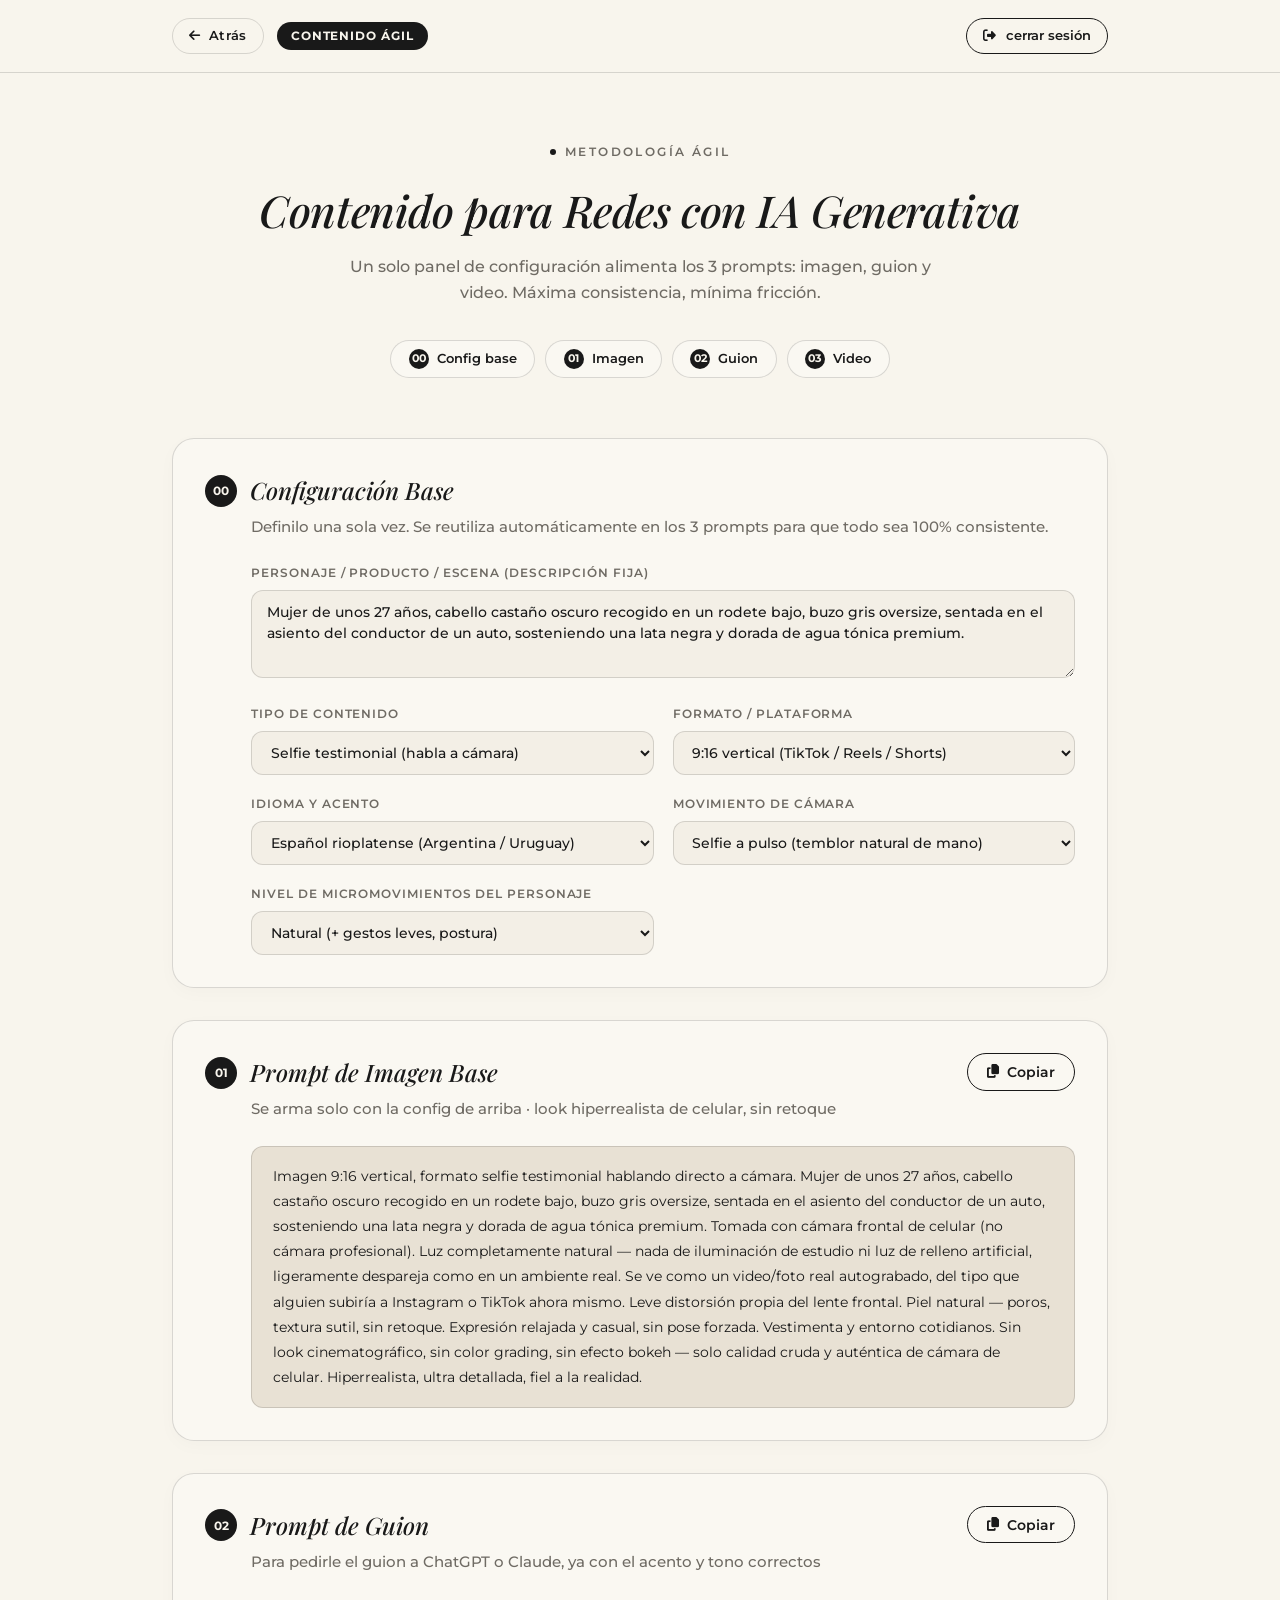
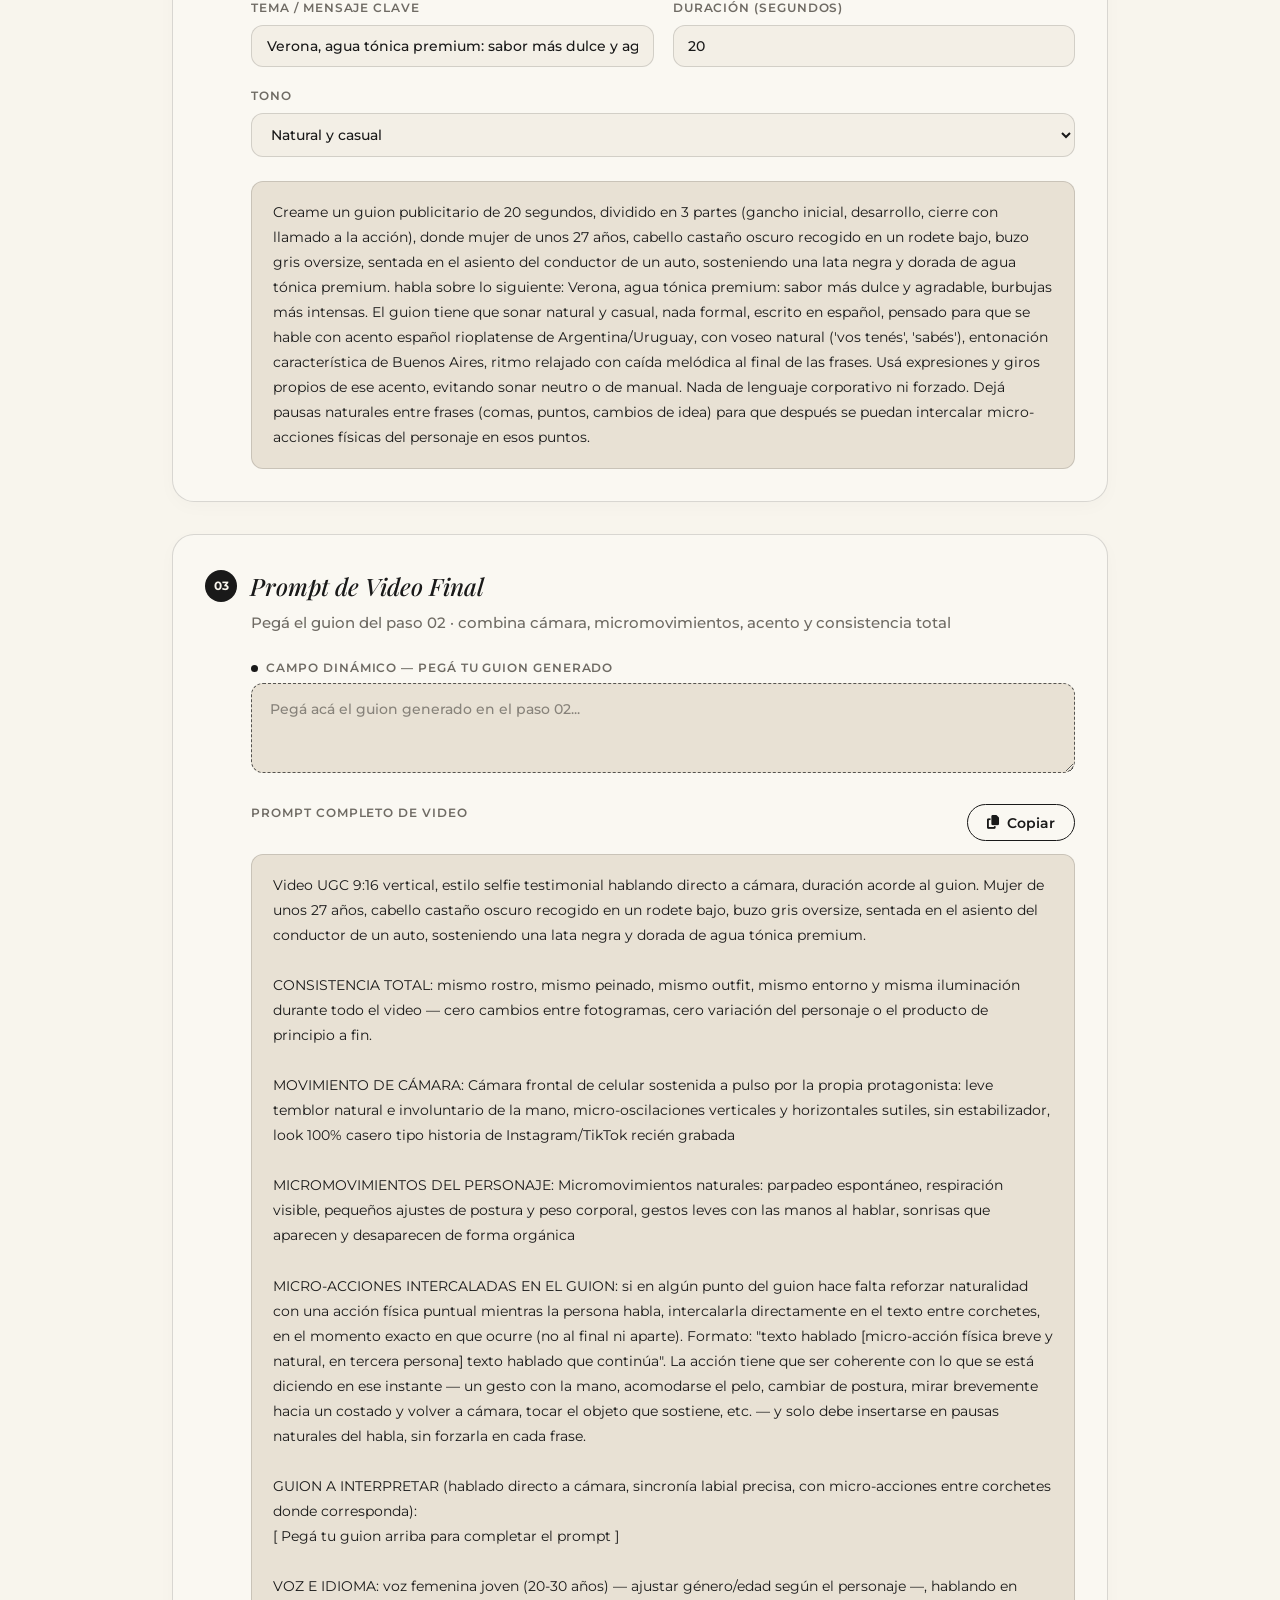
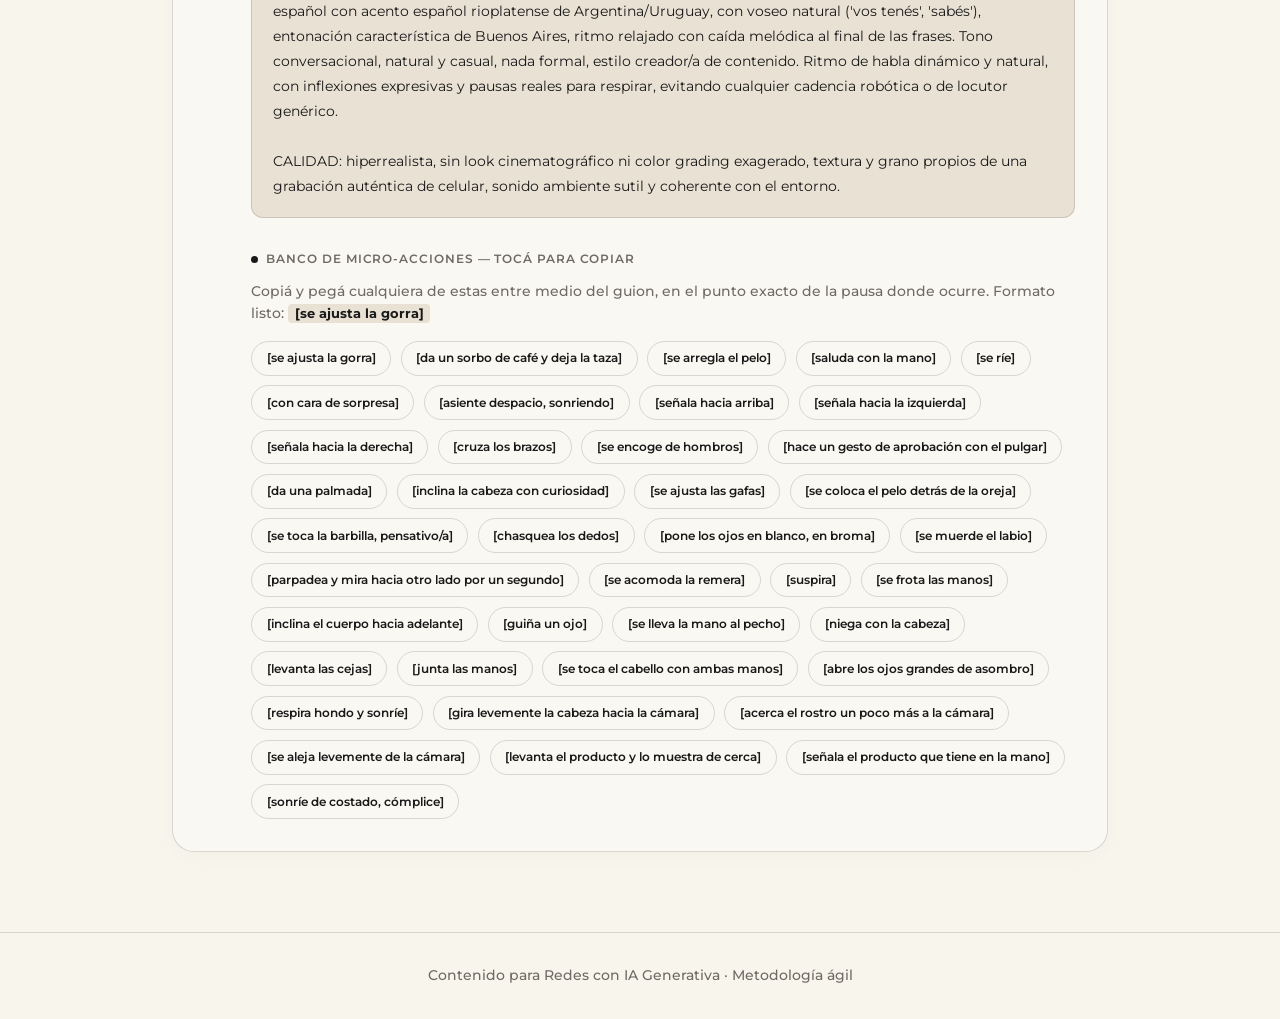
==== commit 1976ebaf: "Rebrand visual a identidad editorial premium (crema + charcoal) Reemplaza el estilo neobrutalista (b" ====
--- a/contenido-redes-ia.html
+++ b/contenido-redes-ia.html
@@ -1,48 +1,38 @@
 <!DOCTYPE html>
-<html lang="es" data-theme="light">
+<html lang="es">
 
 <head>
     <meta charset="UTF-8">
     <meta name="viewport" content="width=device-width, initial-scale=1.0">
     <title>Contenido para Redes con IA Generativa</title>
-    <script>
-        (function () {
-            var saved = localStorage.getItem('vault-theme');
-            if (saved === 'dark' || saved === 'light') {
-                document.documentElement.setAttribute('data-theme', saved);
-            }
-        })();
-    </script>
     <link rel="preconnect" href="https://fonts.googleapis.com">
     <link rel="preconnect" href="https://fonts.gstatic.com" crossorigin>
     <link
-        href="https://fonts.googleapis.com/css2?family=Montserrat:wght@400;600;700&family=Oswald:wght@600;700&display=swap"
+        href="https://fonts.googleapis.com/css2?family=Montserrat:wght@400;500;600;700&family=Playfair+Display:ital,wght@1,500;1,600&display=swap"
         rel="stylesheet">
     <link rel="stylesheet" href="https://cdnjs.cloudflare.com/ajax/libs/font-awesome/6.5.1/css/all.min.css">
     <style>
         :root {
-            --bg-color: #ffffff;
-            --card-bg: #ffffff;
-            --panel-bg: #f5f5f5;
-            --text-color: #000000;
-            --text-muted: #555555;
-            --accent-color: #ffea00;
-            --accent-glow: rgba(255, 234, 0, 0.4);
-            --border-color: #000000;
-            --input-bg: #ffffff;
-            --transition: all 0.2s cubic-bezier(0.16, 1, 0.3, 1);
-        }
-
-        html[data-theme="dark"] {
-            --bg-color: #0d0d0d;
-            --card-bg: #161616;
-            --panel-bg: #1e1e1e;
-            --text-color: #f2f2f2;
-            --text-muted: #a3a3a3;
-            --accent-color: #ffea00;
-            --accent-glow: rgba(255, 234, 0, 0.22);
-            --border-color: #f2f2f2;
-            --input-bg: #101010;
+            --color-bg: #F8F5ED;
+            --color-bg-alt: #F3EFE6;
+            --color-surface: #FAF8F2;
+            --color-surface-alt: #E8E1D4;
+            --color-text: #191919;
+            --color-text-muted: #6F6B64;
+            --color-border: rgba(25, 25, 25, 0.70);
+            --color-border-soft: rgba(25, 25, 25, 0.15);
+
+            --font-sans: 'Montserrat', sans-serif;
+            --font-serif: 'Playfair Display', serif;
+
+            --radius-card: 22px;
+            --radius-pill: 999px;
+
+            --shadow-soft: 0 5px 18px rgba(0, 0, 0, 0.025);
+            --shadow-hover: 0 12px 28px rgba(0, 0, 0, 0.07);
+
+            --ease-premium: cubic-bezier(.22, 1, .36, 1);
+            --transition: all 250ms var(--ease-premium);
         }
 
         * {
@@ -52,18 +42,22 @@
         }
 
         body {
-            background-color: var(--bg-color);
-            color: var(--text-color);
-            font-family: 'Montserrat', sans-serif;
+            background-color: var(--color-bg);
+            color: var(--color-text);
+            font-family: var(--font-sans);
             line-height: 1.6;
-            transition: background-color 0.3s ease, color 0.3s ease;
         }
 
         h1,
         h2,
-        h3,
+        h3 {
+            font-family: var(--font-serif);
+            font-style: italic;
+            font-weight: 500;
+        }
+
         .step-label {
-            font-family: 'Oswald', sans-serif;
+            font-family: var(--font-sans);
             text-transform: uppercase;
         }
 
@@ -75,18 +69,17 @@
 
         /* Top bar */
         .topbar {
-            border-bottom: 3px solid var(--border-color);
-            background: var(--card-bg);
+            border-bottom: 1px solid var(--color-border-soft);
+            background: var(--color-bg);
             position: sticky;
             top: 0;
             z-index: 50;
-            transition: var(--transition);
         }
 
         .topbar-inner {
             max-width: 1000px;
             margin: 0 auto;
-            padding: 1rem 2rem;
+            padding: 1.1rem 2rem;
             display: flex;
             align-items: center;
             justify-content: space-between;
@@ -95,81 +88,50 @@
         .brand {
             display: flex;
             align-items: center;
+            gap: 0.8rem;
+            font-family: var(--font-sans);
+            font-weight: 700;
+            letter-spacing: 0.04em;
+        }
+
+        .brand-badge {
+            background: var(--color-text);
+            color: var(--color-bg);
+            padding: 4px 14px;
+            font-size: 12px;
+            border-radius: var(--radius-pill);
+            letter-spacing: 0.08em;
+            text-transform: uppercase;
+        }
+
+        .topbar-actions {
+            display: flex;
+            align-items: center;
             gap: 0.7rem;
-            font-family: 'Oswald', sans-serif;
-            font-weight: 700;
-            letter-spacing: 1px;
-        }
-
-        .brand-badge {
-            background: var(--accent-color);
-            color: #000;
-            border: 3px solid var(--border-color);
-            box-shadow: 3px 3px 0px var(--border-color);
-            padding: 0.15rem 0.7rem;
-            font-size: 0.75rem;
-            border-radius: 6px;
-        }
-
-        .theme-toggle {
+        }
+
+        .logout-btn {
             display: flex;
             align-items: center;
             gap: 0.6rem;
-            background: var(--card-bg);
-            color: var(--text-color);
-            border: 3px solid var(--border-color);
-            border-radius: 999px;
-            padding: 0.4rem 0.9rem;
-            cursor: pointer;
-            font-family: 'Montserrat', sans-serif;
-            font-weight: 700;
-            font-size: 0.8rem;
-            box-shadow: 3px 3px 0px var(--border-color);
-            transition: var(--transition);
-        }
-
-        .theme-toggle:hover {
-            transform: translate(-2px, -2px);
-            box-shadow: 5px 5px 0px var(--border-color);
-        }
-
-        .theme-toggle:active {
-            transform: translate(1px, 1px);
-            box-shadow: 2px 2px 0px var(--border-color);
-        }
-
-        .topbar-actions {
-            display: flex;
-            align-items: center;
-            gap: 0.7rem;
-        }
-
-        .logout-btn {
-            display: flex;
-            align-items: center;
-            gap: 0.6rem;
-            background: var(--card-bg);
-            color: var(--text-color);
-            border: 3px solid var(--border-color);
-            border-radius: 999px;
-            padding: 0.4rem 0.9rem;
+            background: transparent;
+            color: var(--color-text);
+            border: 1px solid var(--color-text);
+            border-radius: var(--radius-pill);
+            padding: 0.45rem 1rem;
             cursor: pointer;
             text-decoration: none;
-            font-family: 'Montserrat', sans-serif;
-            font-weight: 700;
+            font-family: var(--font-sans);
+            font-weight: 600;
             font-size: 0.8rem;
-            box-shadow: 3px 3px 0px var(--border-color);
             transition: var(--transition);
         }
 
         .logout-btn:hover {
-            transform: translate(-2px, -2px);
-            box-shadow: 5px 5px 0px var(--border-color);
-        }
-
-        .logout-btn:active {
-            transform: translate(1px, 1px);
-            box-shadow: 2px 2px 0px var(--border-color);
+            background: var(--color-text);
+            color: var(--color-bg);
+            transform: translateY(-2px);
+            box-shadow: var(--shadow-hover);
         }
 
         .back-link {
@@ -177,32 +139,27 @@
             align-items: center;
             gap: 0.5rem;
             text-decoration: none;
-            background: var(--card-bg);
-            color: var(--text-color);
-            border: 3px solid var(--border-color);
-            border-radius: 999px;
-            padding: 0.4rem 0.9rem;
+            background: transparent;
+            color: var(--color-text);
+            border: 1px solid var(--color-border-soft);
+            border-radius: var(--radius-pill);
+            padding: 0.45rem 1rem;
             cursor: pointer;
-            font-family: 'Montserrat', sans-serif;
-            font-weight: 700;
+            font-family: var(--font-sans);
+            font-weight: 600;
             font-size: 0.8rem;
-            box-shadow: 3px 3px 0px var(--border-color);
             transition: var(--transition);
         }
 
         .back-link:hover {
-            transform: translate(-2px, -2px);
-            box-shadow: 5px 5px 0px var(--border-color);
-        }
-
-        .back-link:active {
-            transform: translate(1px, 1px);
-            box-shadow: 2px 2px 0px var(--border-color);
+            border-color: var(--color-text);
+            transform: translateY(-2px);
+            box-shadow: var(--shadow-hover);
         }
 
         /* Header */
         header.hero {
-            padding: 3.5rem 0 2.5rem;
+            padding: 4rem 0 2.8rem;
             text-align: center;
         }
 
@@ -211,43 +168,37 @@
             align-items: center;
             gap: 0.6rem;
             font-size: 0.75rem;
-            letter-spacing: 2px;
-            color: var(--text-muted);
-            font-weight: 700;
+            letter-spacing: 0.2em;
+            color: var(--color-text-muted);
+            font-weight: 600;
             text-transform: uppercase;
-            margin-bottom: 1.2rem;
+            margin-bottom: 1.4rem;
         }
 
         .eyebrow .dot {
-            width: 8px;
-            height: 8px;
+            width: 6px;
+            height: 6px;
             border-radius: 50%;
-            background: var(--accent-color);
-            border: 2px solid var(--border-color);
+            background: var(--color-text);
         }
 
         header.hero h1 {
-            font-size: 2.6rem;
-            font-weight: 700;
+            font-size: clamp(30px, 5.5vw, 44px);
             margin-bottom: 1rem;
-            line-height: 1.15;
+            line-height: 1.2;
+            letter-spacing: -0.01em;
         }
 
         header.hero h1 .hl {
-            background: var(--accent-color);
-            color: #000;
-            padding: 0.05em 0.35em;
-            box-shadow: 4px 4px 0px var(--border-color);
-            border: 3px solid var(--border-color);
-            display: inline-block;
+            font-style: italic;
         }
 
         header.hero p {
             max-width: 620px;
             margin: 0 auto;
-            color: var(--text-muted);
-            font-size: 1.05rem;
-            font-weight: 600;
+            color: var(--color-text-muted);
+            font-size: 1.02rem;
+            font-weight: 500;
         }
 
         .step-nav {
@@ -255,7 +206,7 @@
             justify-content: center;
             gap: 0.6rem;
             flex-wrap: wrap;
-            margin-top: 2rem;
+            margin-top: 2.2rem;
         }
 
         .step-nav a {
@@ -263,50 +214,49 @@
             align-items: center;
             gap: 0.5rem;
             text-decoration: none;
-            font-family: 'Oswald', sans-serif;
-            font-size: 0.85rem;
-            letter-spacing: 0.5px;
-            color: var(--text-color);
-            background: var(--card-bg);
-            border: 2px solid var(--border-color);
-            border-radius: 999px;
-            padding: 0.4rem 1rem;
-            box-shadow: 3px 3px 0px var(--border-color);
+            font-family: var(--font-sans);
+            font-size: 0.82rem;
+            font-weight: 600;
+            color: var(--color-text);
+            background: var(--color-surface);
+            border: 1px solid var(--color-border-soft);
+            border-radius: var(--radius-pill);
+            padding: 0.45rem 1.1rem;
             transition: var(--transition);
         }
 
         .step-nav a:hover {
-            transform: translate(-2px, -2px);
-            box-shadow: 5px 5px 0px var(--border-color);
+            border-color: var(--color-text);
+            transform: translateY(-2px);
+            box-shadow: var(--shadow-hover);
         }
 
         .step-nav .num {
-            width: 22px;
-            height: 22px;
+            width: 20px;
+            height: 20px;
             border-radius: 50%;
-            background: var(--accent-color);
-            border: 2px solid var(--border-color);
+            background: var(--color-text);
+            color: var(--color-bg);
             display: flex;
             align-items: center;
             justify-content: center;
-            font-size: 0.7rem;
-            font-weight: 800;
-            color: #000;
+            font-size: 0.68rem;
+            font-weight: 700;
         }
 
         main {
             padding: 1rem 0 5rem;
             display: flex;
             flex-direction: column;
-            gap: 2.5rem;
+            gap: 2rem;
         }
 
         /* Section card */
         section.card {
-            background: var(--card-bg);
-            border: 3px solid var(--border-color);
-            border-radius: 16px;
-            box-shadow: 6px 6px 0px var(--border-color);
+            background: var(--color-surface);
+            border: 1px solid var(--color-border-soft);
+            border-radius: var(--radius-card);
+            box-shadow: var(--shadow-soft);
             padding: 2rem;
             transition: var(--transition);
         }
@@ -328,31 +278,29 @@
         }
 
         .step-badge {
-            width: 34px;
-            height: 34px;
+            width: 32px;
+            height: 32px;
             flex-shrink: 0;
-            border-radius: 10px;
-            background: var(--accent-color);
-            border: 3px solid var(--border-color);
+            border-radius: 50%;
+            background: var(--color-text);
             display: flex;
             align-items: center;
             justify-content: center;
-            font-family: 'Oswald', sans-serif;
-            font-weight: 800;
-            font-size: 0.85rem;
-            color: #000;
+            font-family: var(--font-sans);
+            font-weight: 700;
+            font-size: 0.78rem;
+            color: var(--color-bg);
         }
 
         section.card h2 {
             font-size: 1.5rem;
-            font-weight: 700;
         }
 
         .card-sub {
-            color: var(--text-muted);
+            color: var(--color-text-muted);
             font-size: 0.92rem;
-            font-weight: 600;
-            margin-left: 3rem;
+            font-weight: 500;
+            margin-left: 2.9rem;
         }
 
         .copy-btn {
@@ -360,60 +308,57 @@
             display: flex;
             align-items: center;
             gap: 0.5rem;
-            background: var(--card-bg);
-            color: var(--text-color);
-            border: 3px solid var(--border-color);
-            border-radius: 10px;
-            padding: 0.6rem 1.1rem;
-            font-family: 'Montserrat', sans-serif;
-            font-weight: 700;
+            background: transparent;
+            color: var(--color-text);
+            border: 1px solid var(--color-text);
+            border-radius: var(--radius-pill);
+            padding: 0.6rem 1.2rem;
+            font-family: var(--font-sans);
+            font-weight: 600;
             font-size: 0.85rem;
             cursor: pointer;
-            box-shadow: 3px 3px 0px var(--border-color);
             transition: var(--transition);
         }
 
         .copy-btn:hover {
-            background: var(--accent-color);
-            transform: translate(-2px, -2px);
-            box-shadow: 5px 5px 0px var(--border-color);
-        }
-
-        .copy-btn:active {
-            transform: translate(1px, 1px);
-            box-shadow: 2px 2px 0px var(--border-color);
+            background: var(--color-text);
+            color: var(--color-bg);
+            transform: translateY(-2px);
+            box-shadow: var(--shadow-hover);
         }
 
         .copy-btn.copied {
-            background: var(--accent-color);
+            background: var(--color-text);
+            color: var(--color-bg);
         }
 
         .field-block {
-            margin-left: 3rem;
+            margin-left: 2.9rem;
         }
 
         label.field-label {
-            font-family: 'Oswald', sans-serif;
+            font-family: var(--font-sans);
             font-size: 0.72rem;
-            letter-spacing: 1px;
+            letter-spacing: 0.08em;
             text-transform: uppercase;
-            color: var(--text-muted);
+            font-weight: 600;
+            color: var(--color-text-muted);
             display: block;
-            margin-bottom: 0.4rem;
+            margin-bottom: 0.5rem;
         }
 
         .field-input,
         .field-select,
         .field-textarea {
             width: 100%;
-            background: var(--input-bg);
-            color: var(--text-color);
-            border: 2px solid var(--border-color);
-            border-radius: 8px;
+            background: var(--color-bg-alt);
+            color: var(--color-text);
+            border: 1px solid var(--color-border-soft);
+            border-radius: 12px;
             padding: 0.7rem 0.9rem;
-            font-family: 'Montserrat', sans-serif;
+            font-family: var(--font-sans);
             font-size: 0.88rem;
-            font-weight: 600;
+            font-weight: 500;
             outline: none;
             transition: var(--transition);
         }
@@ -421,8 +366,8 @@
         .field-input:focus,
         .field-select:focus,
         .field-textarea:focus {
-            box-shadow: 3px 3px 0px var(--border-color);
-            transform: translate(-1px, -1px);
+            border-color: var(--color-text);
+            background: var(--color-surface);
         }
 
         select.field-select {
@@ -442,14 +387,14 @@
         }
 
         .editable-zone {
-            background: var(--panel-bg);
-            border: 2px dashed var(--border-color);
-            border-radius: 10px;
+            background: var(--color-surface-alt);
+            border: 1px dashed var(--color-border);
+            border-radius: 12px;
             padding: 0.9rem 1.1rem;
-            color: var(--text-color);
-            font-family: 'Montserrat', sans-serif;
+            color: var(--color-text);
+            font-family: var(--font-sans);
             font-size: 0.88rem;
-            font-weight: 600;
+            font-weight: 500;
             line-height: 1.7;
             width: 100%;
             resize: vertical;
@@ -459,27 +404,27 @@
         }
 
         .editable-zone:focus {
-            box-shadow: 3px 3px 0px var(--border-color);
+            border-color: var(--color-text);
         }
 
         .editable-zone::placeholder {
-            color: var(--text-muted);
-            opacity: 0.7;
+            color: var(--color-text-muted);
+            opacity: 0.8;
         }
 
         .output-box {
-            background: var(--panel-bg);
-            border: 2px solid var(--border-color);
-            border-radius: 10px;
+            background: var(--color-surface-alt);
+            border: 1px solid var(--color-border-soft);
+            border-radius: 12px;
             padding: 1.1rem 1.3rem;
-            font-family: 'Montserrat', sans-serif;
+            font-family: var(--font-sans);
             font-size: 0.87rem;
-            color: var(--text-color);
+            color: var(--color-text);
             line-height: 1.8;
             white-space: pre-wrap;
             word-break: break-word;
             min-height: 80px;
-            font-weight: 500;
+            font-weight: 400;
         }
 
         .pulse-row {
@@ -490,11 +435,10 @@
         }
 
         .pulse-dot {
-            width: 9px;
-            height: 9px;
+            width: 7px;
+            height: 7px;
             border-radius: 50%;
-            background: var(--accent-color);
-            border: 2px solid var(--border-color);
+            background: var(--color-text);
             animation: pulse 2s infinite;
             flex-shrink: 0;
         }
@@ -508,32 +452,33 @@
             }
 
             50% {
-                opacity: 0.5;
+                opacity: 0.4;
                 transform: scale(0.75);
             }
         }
 
         .pulse-label {
-            font-family: 'Oswald', sans-serif;
+            font-family: var(--font-sans);
             font-size: 0.72rem;
-            letter-spacing: 1px;
+            letter-spacing: 0.08em;
             text-transform: uppercase;
-            color: var(--text-muted);
+            font-weight: 600;
+            color: var(--color-text-muted);
         }
 
         .micro-note {
-            color: var(--text-muted);
+            color: var(--color-text-muted);
             font-size: 0.85rem;
-            font-weight: 600;
+            font-weight: 500;
             margin: 0.8rem 0 1rem;
         }
 
         .micro-note code {
-            background: var(--accent-color);
-            color: #000;
+            background: var(--color-surface-alt);
+            color: var(--color-text);
             padding: 0.1rem 0.4rem;
             border-radius: 4px;
-            font-family: 'Montserrat', sans-serif;
+            font-family: var(--font-sans);
             font-weight: 700;
             font-size: 0.8rem;
         }
@@ -545,37 +490,38 @@
         }
 
         .micro-chip {
-            background: var(--card-bg);
-            border: 2px solid var(--border-color);
-            border-radius: 999px;
+            background: transparent;
+            border: 1px solid var(--color-border-soft);
+            border-radius: var(--radius-pill);
             padding: 0.4rem 0.9rem;
-            color: var(--text-color);
-            font-family: 'Montserrat', sans-serif;
+            color: var(--color-text);
+            font-family: var(--font-sans);
             font-size: 0.78rem;
-            font-weight: 700;
+            font-weight: 600;
             cursor: pointer;
             white-space: nowrap;
-            box-shadow: 2px 2px 0px var(--border-color);
             transition: var(--transition);
         }
 
         .micro-chip:hover {
-            background: var(--accent-color);
-            transform: translate(-2px, -2px);
-            box-shadow: 4px 4px 0px var(--border-color);
+            border-color: var(--color-text);
+            transform: translateY(-2px);
+            box-shadow: var(--shadow-hover);
         }
 
         .micro-chip.copied {
-            background: var(--accent-color);
+            background: var(--color-text);
+            color: var(--color-bg);
+            border-color: var(--color-text);
         }
 
         footer.page-footer {
-            border-top: 3px solid var(--border-color);
+            border-top: 1px solid var(--color-border-soft);
             padding: 2rem 0;
             text-align: center;
-            color: var(--text-muted);
+            color: var(--color-text-muted);
             font-size: 0.85rem;
-            font-weight: 600;
+            font-weight: 500;
         }
 
         #toast {
@@ -584,19 +530,18 @@
             right: 1.5rem;
             transform: translateY(120%);
             opacity: 0;
-            background: var(--accent-color);
-            color: #000;
-            font-weight: 800;
+            background: var(--color-text);
+            color: var(--color-bg);
+            font-weight: 600;
             padding: 0.8rem 1.4rem;
-            border: 3px solid var(--border-color);
-            border-radius: 10px;
-            box-shadow: 5px 5px 0px var(--border-color);
+            border-radius: var(--radius-pill);
+            box-shadow: var(--shadow-hover);
             transition: all 0.3s ease;
             z-index: 100;
             display: flex;
             align-items: center;
             gap: 0.6rem;
-            font-family: 'Montserrat', sans-serif;
+            font-family: var(--font-sans);
         }
 
         #toast.show {
@@ -612,10 +557,6 @@
             .card-sub,
             .field-block {
                 margin-left: 0;
-            }
-
-            header.hero h1 {
-                font-size: 2rem;
             }
 
             section.card {
@@ -634,10 +575,6 @@
                 <span class="brand-badge">CONTENIDO ÁGIL</span>
             </div>
             <div class="topbar-actions">
-                <button class="theme-toggle" onclick="toggleTheme()" id="theme-btn">
-                    <i class="fas fa-moon" id="theme-icon"></i>
-                    <span id="theme-text">Oscuro</span>
-                </button>
                 <a class="logout-btn" href="/api/logout">
                     <i class="fas fa-right-from-bracket"></i>
                     <span>cerrar sesión</span>
@@ -854,29 +791,6 @@
     <div id="toast"><i class="fas fa-check"></i> ¡Copiado al portapapeles!</div>
 
     <script>
-        /* ---------- Theme toggle ---------- */
-        function toggleTheme() {
-            const html = document.documentElement;
-            const isDark = html.getAttribute('data-theme') === 'dark';
-            const newTheme = isDark ? 'light' : 'dark';
-            html.setAttribute('data-theme', newTheme);
-            localStorage.setItem('vault-theme', newTheme);
-            const icon = document.getElementById('theme-icon');
-            const text = document.getElementById('theme-text');
-            if (isDark) {
-                icon.className = 'fas fa-moon';
-                text.textContent = 'Oscuro';
-            } else {
-                icon.className = 'fas fa-sun';
-                text.textContent = 'Claro';
-            }
-        }
-
-        if (document.documentElement.getAttribute('data-theme') === 'dark') {
-            document.getElementById('theme-icon').className = 'fas fa-sun';
-            document.getElementById('theme-text').textContent = 'Claro';
-        }
-
         /* ---------- Data ---------- */
         const ACCENTS = {
             ar_rio: { idioma: "español", desc: "acento español rioplatense de Argentina/Uruguay, con voseo natural ('vos tenés', 'sabés'), entonación característica de Buenos Aires, ritmo relajado con caída melódica al final de las frases" },
@@ -1059,4 +973,4 @@
     </script>
 </body>
 
-</html>+</html>
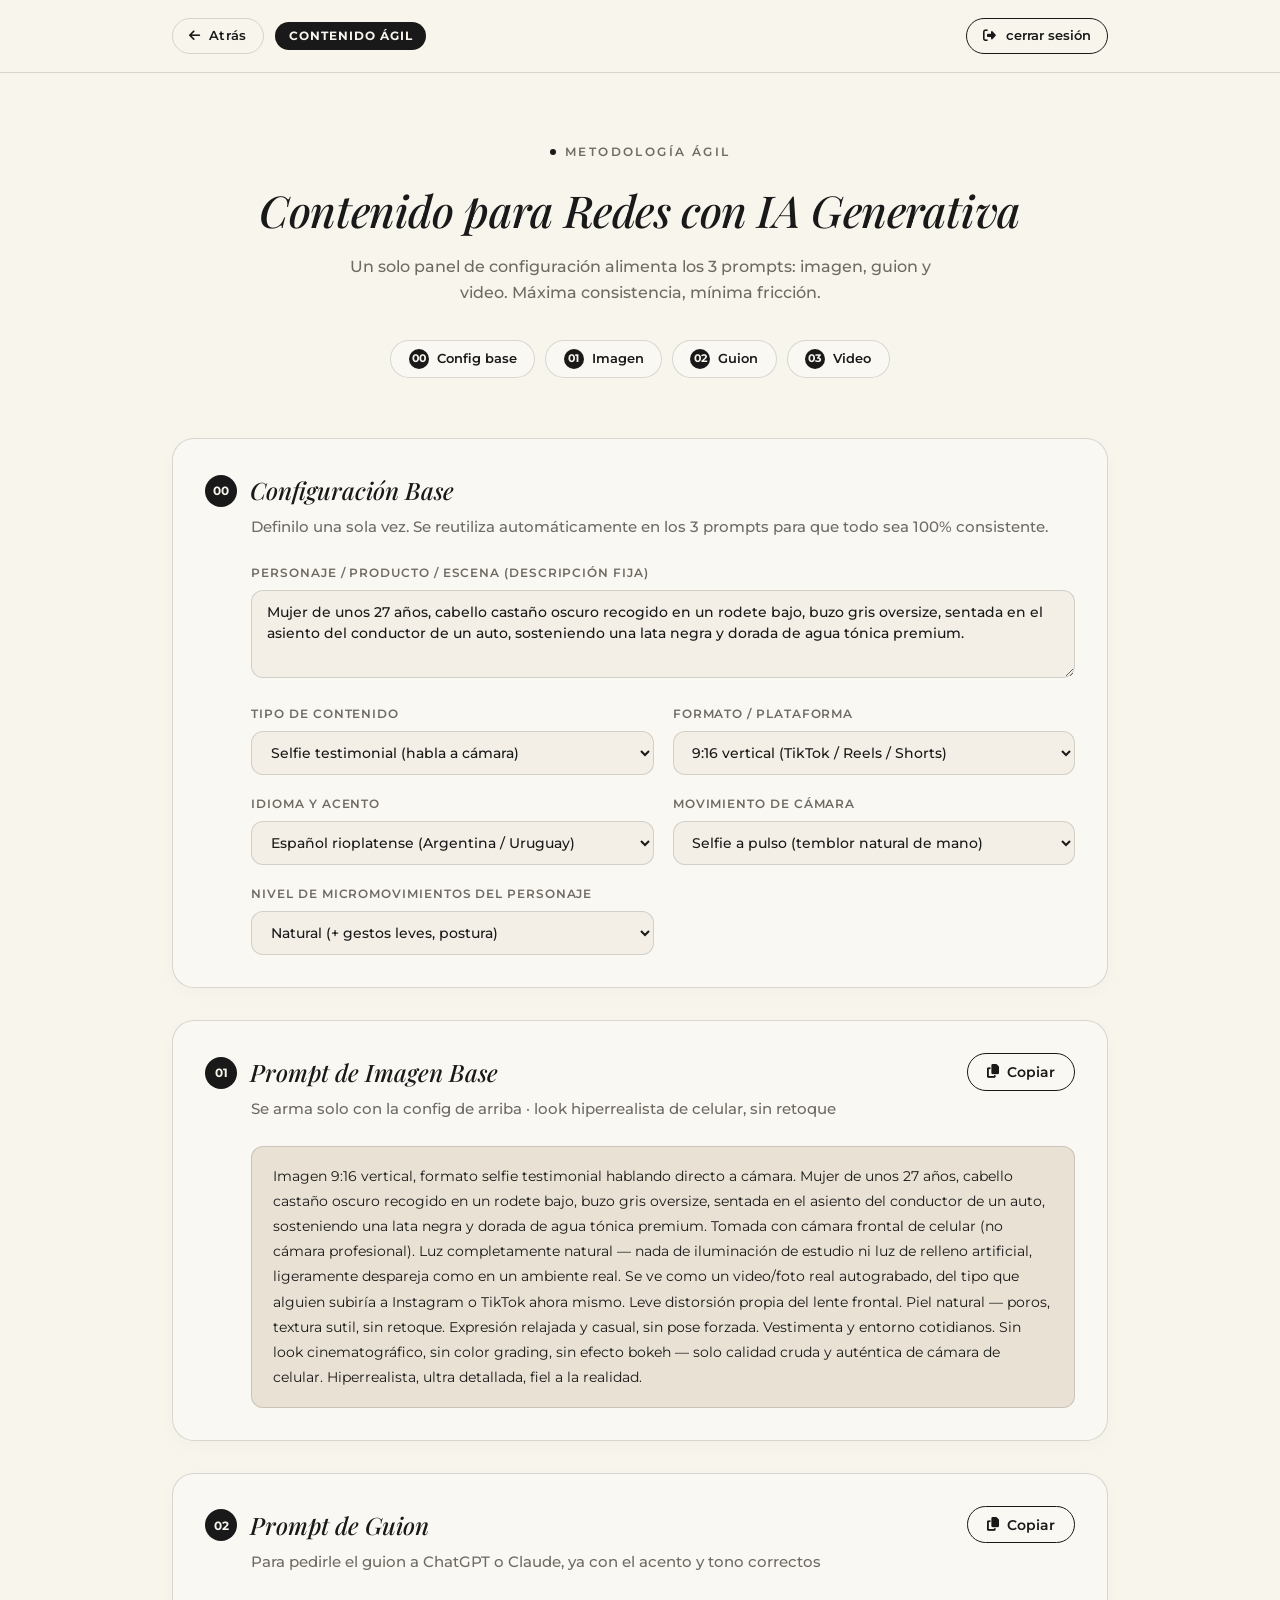
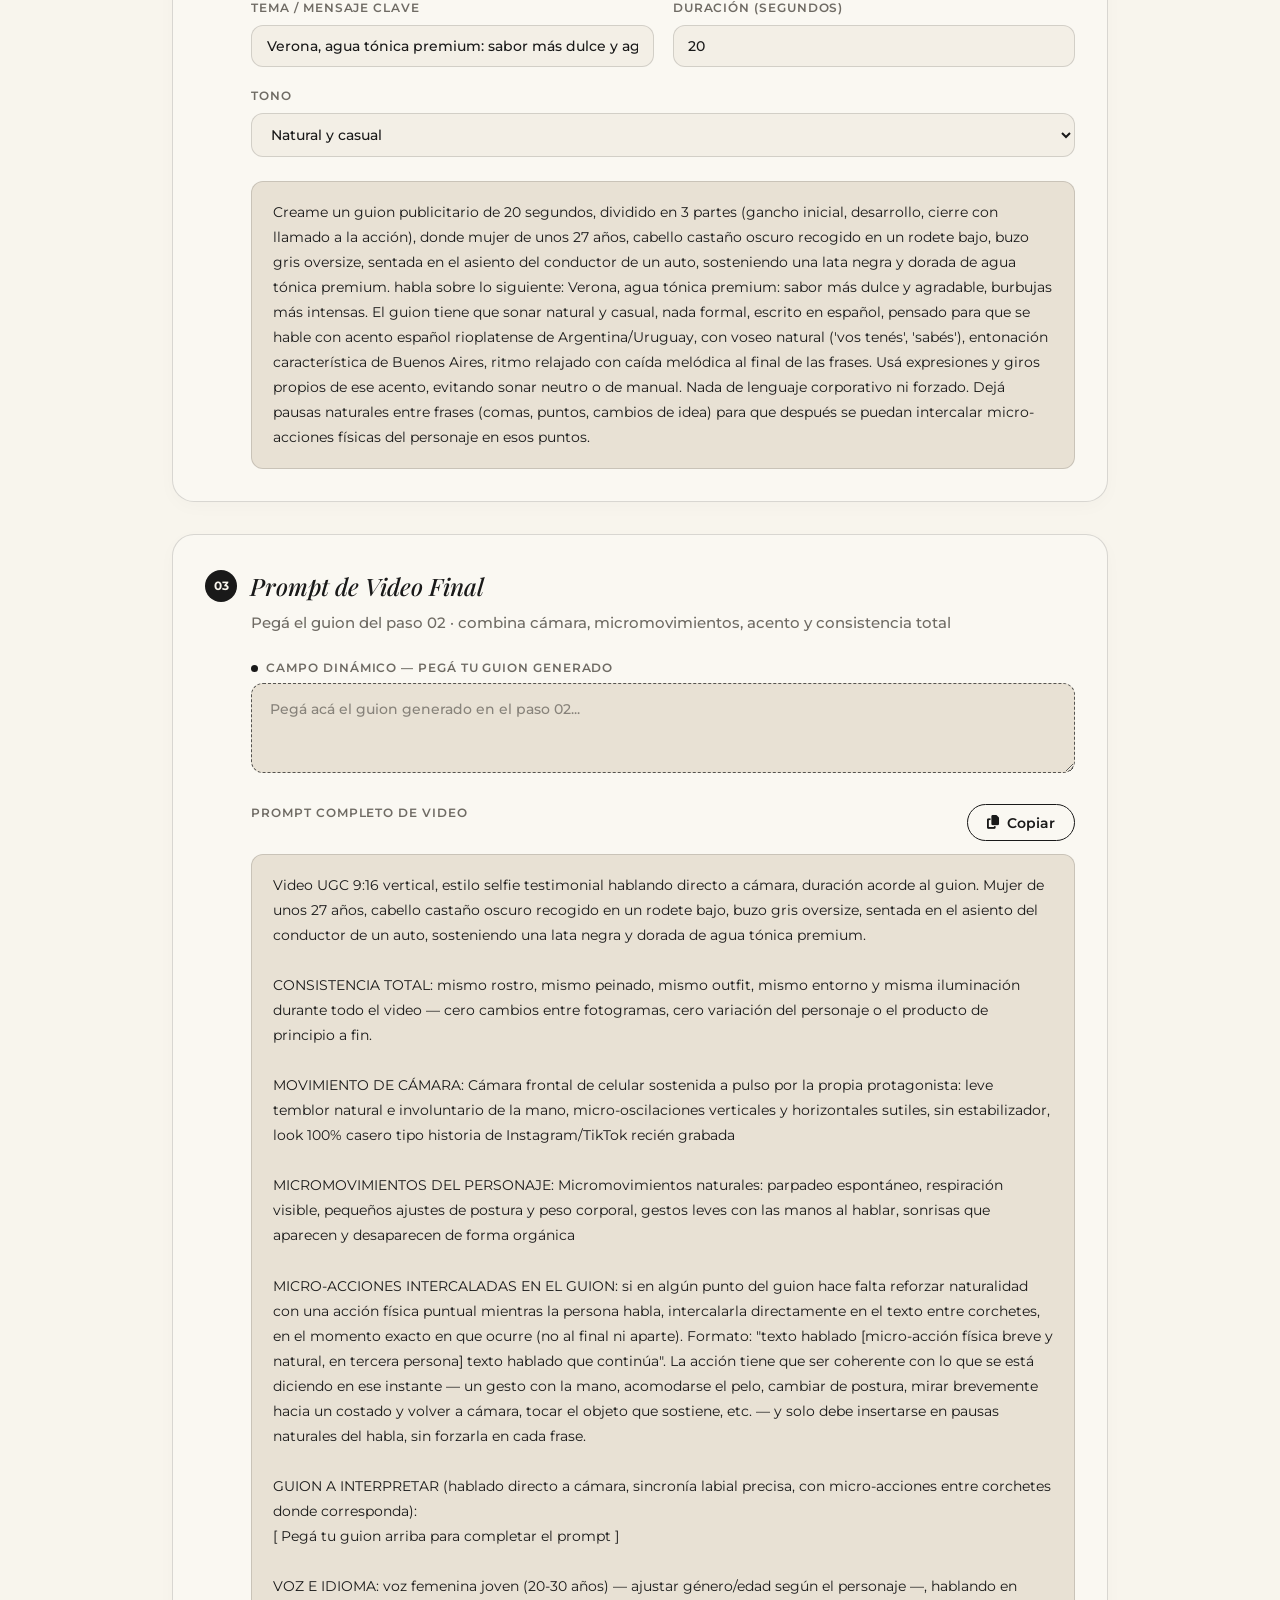
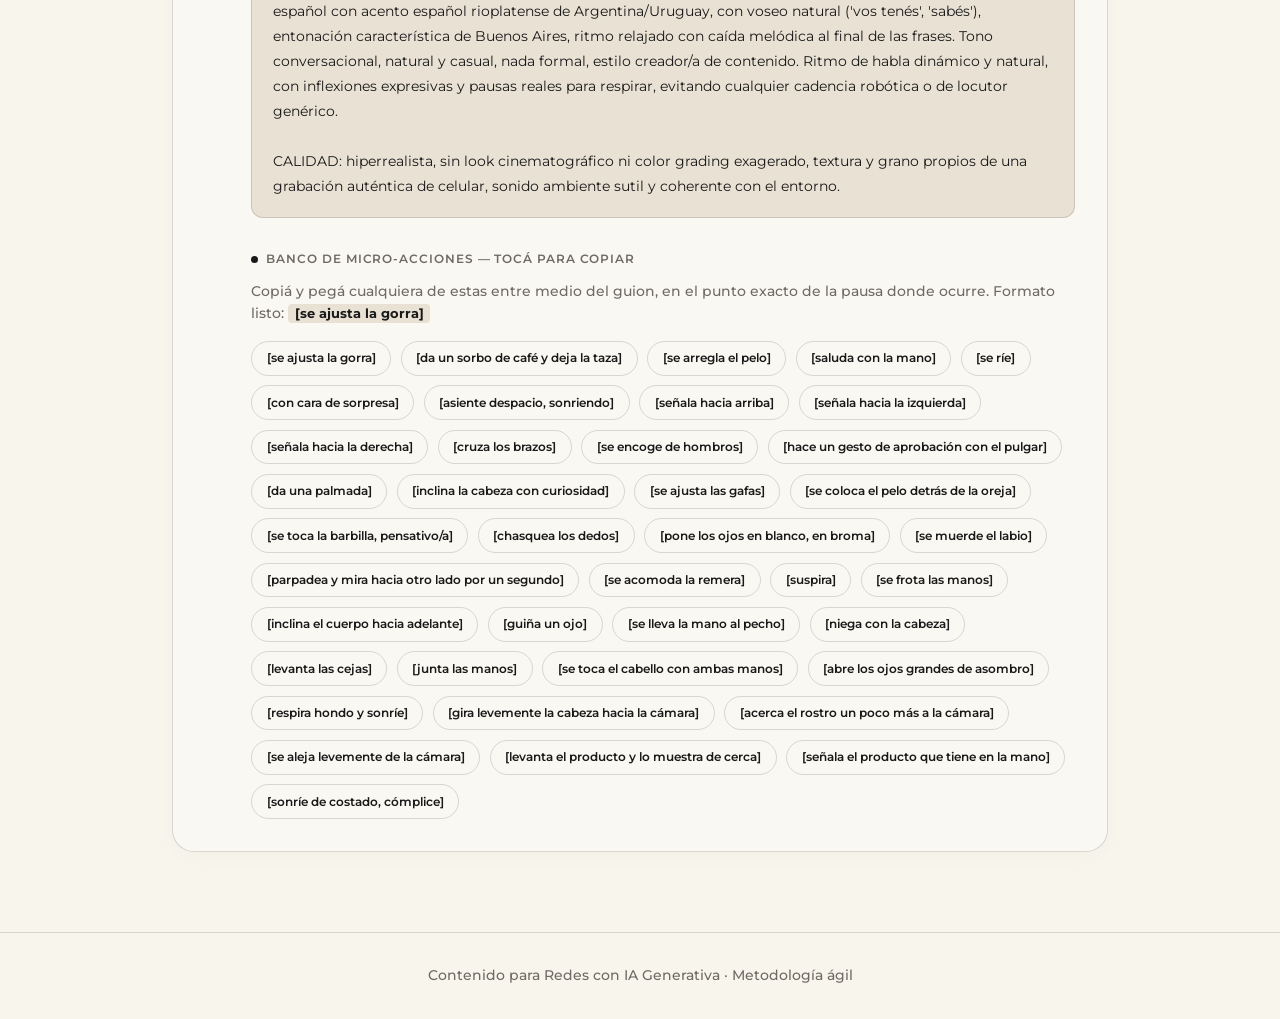
==== commit b1d75f55: "Deduplicar CSS/JS compartido entre las páginas del vault - Enlaza design-tokens-ailencatriel.css en " ====
--- a/contenido-redes-ia.html
+++ b/contenido-redes-ia.html
@@ -11,30 +11,9 @@
         href="https://fonts.googleapis.com/css2?family=Montserrat:wght@400;500;600;700&family=Playfair+Display:ital,wght@1,500;1,600&display=swap"
         rel="stylesheet">
     <link rel="stylesheet" href="https://cdnjs.cloudflare.com/ajax/libs/font-awesome/6.5.1/css/all.min.css">
+    <link rel="stylesheet" href="design-tokens-ailencatriel.css">
+    <link rel="stylesheet" href="topbar.css">
     <style>
-        :root {
-            --color-bg: #F8F5ED;
-            --color-bg-alt: #F3EFE6;
-            --color-surface: #FAF8F2;
-            --color-surface-alt: #E8E1D4;
-            --color-text: #191919;
-            --color-text-muted: #6F6B64;
-            --color-border: rgba(25, 25, 25, 0.70);
-            --color-border-soft: rgba(25, 25, 25, 0.15);
-
-            --font-sans: 'Montserrat', sans-serif;
-            --font-serif: 'Playfair Display', serif;
-
-            --radius-card: 22px;
-            --radius-pill: 999px;
-
-            --shadow-soft: 0 5px 18px rgba(0, 0, 0, 0.025);
-            --shadow-hover: 0 12px 28px rgba(0, 0, 0, 0.07);
-
-            --ease-premium: cubic-bezier(.22, 1, .36, 1);
-            --transition: all 250ms var(--ease-premium);
-        }
-
         * {
             margin: 0;
             padding: 0;
@@ -67,94 +46,10 @@
             padding: 0 2rem;
         }
 
-        /* Top bar */
-        .topbar {
-            border-bottom: 1px solid var(--color-border-soft);
-            background: var(--color-bg);
-            position: sticky;
-            top: 0;
-            z-index: 50;
-        }
-
+        /* Ancho del topbar propio de esta página (el resto vive en topbar.css) */
         .topbar-inner {
             max-width: 1000px;
-            margin: 0 auto;
             padding: 1.1rem 2rem;
-            display: flex;
-            align-items: center;
-            justify-content: space-between;
-        }
-
-        .brand {
-            display: flex;
-            align-items: center;
-            gap: 0.8rem;
-            font-family: var(--font-sans);
-            font-weight: 700;
-            letter-spacing: 0.04em;
-        }
-
-        .brand-badge {
-            background: var(--color-text);
-            color: var(--color-bg);
-            padding: 4px 14px;
-            font-size: 12px;
-            border-radius: var(--radius-pill);
-            letter-spacing: 0.08em;
-            text-transform: uppercase;
-        }
-
-        .topbar-actions {
-            display: flex;
-            align-items: center;
-            gap: 0.7rem;
-        }
-
-        .logout-btn {
-            display: flex;
-            align-items: center;
-            gap: 0.6rem;
-            background: transparent;
-            color: var(--color-text);
-            border: 1px solid var(--color-text);
-            border-radius: var(--radius-pill);
-            padding: 0.45rem 1rem;
-            cursor: pointer;
-            text-decoration: none;
-            font-family: var(--font-sans);
-            font-weight: 600;
-            font-size: 0.8rem;
-            transition: var(--transition);
-        }
-
-        .logout-btn:hover {
-            background: var(--color-text);
-            color: var(--color-bg);
-            transform: translateY(-2px);
-            box-shadow: var(--shadow-hover);
-        }
-
-        .back-link {
-            display: flex;
-            align-items: center;
-            gap: 0.5rem;
-            text-decoration: none;
-            background: transparent;
-            color: var(--color-text);
-            border: 1px solid var(--color-border-soft);
-            border-radius: var(--radius-pill);
-            padding: 0.45rem 1rem;
-            cursor: pointer;
-            font-family: var(--font-sans);
-            font-weight: 600;
-            font-size: 0.8rem;
-            transition: var(--transition);
-        }
-
-        .back-link:hover {
-            border-color: var(--color-text);
-            transform: translateY(-2px);
-            box-shadow: var(--shadow-hover);
         }
 
         /* Header */
@@ -788,8 +683,9 @@
         <p>Contenido para Redes con IA Generativa · Metodología ágil</p>
     </footer>
 
-    <div id="toast"><i class="fas fa-check"></i> ¡Copiado al portapapeles!</div>
-
+    <div id="toast"><i class="fas fa-check"></i> <span class="toast-text">¡Copiado al portapapeles!</span></div>
+
+    <script src="shared.js"></script>
     <script>
         /* ---------- Data ---------- */
         const ACCENTS = {
@@ -930,22 +826,11 @@
             });
         }
 
-        function copyToClipboard(text) {
-            const ta = document.createElement('textarea');
-            ta.value = text;
-            ta.style.position = 'fixed';
-            ta.style.opacity = '0';
-            document.body.appendChild(ta);
-            ta.select();
-            document.execCommand('copy');
-            document.body.removeChild(ta);
-        }
-
-        function copyOutput(elementId, btn) {
+        async function copyOutput(elementId, btn) {
             const text = document.getElementById(elementId).textContent;
             try {
-                copyToClipboard(text);
-                showToast();
+                await copyToClipboard(text);
+                showToast('¡Copiado al portapapeles!');
                 const orig = btn.innerHTML;
                 btn.classList.add('copied');
                 btn.innerHTML = `<i class="fas fa-check"></i> <span>¡Copiado!</span>`;
@@ -953,19 +838,13 @@
             } catch (e) { console.error(e); }
         }
 
-        function copyChip(text, chip) {
+        async function copyChip(text, chip) {
             try {
-                copyToClipboard(text);
-                showToast();
+                await copyToClipboard(text);
+                showToast('¡Copiado al portapapeles!');
                 chip.classList.add('copied');
                 setTimeout(() => chip.classList.remove('copied'), 1200);
             } catch (e) { console.error(e); }
-        }
-
-        function showToast() {
-            const toast = document.getElementById('toast');
-            toast.classList.add('show');
-            setTimeout(() => toast.classList.remove('show'), 2200);
         }
 
         updateAll();
--- a/design-tokens-ailencatriel.css
+++ b/design-tokens-ailencatriel.css
@@ -0,0 +1,205 @@
+/* Design tokens — ailencatriel.com (estilo editorial premium: crema + charcoal) */
+:root {
+  /* Color */
+  --color-bg: #F8F5ED;
+  --color-bg-alt: #F3EFE6;
+  --color-surface: #FAF8F2;
+  --color-surface-alt: #E8E1D4;
+  --color-text: #191919;
+  --color-text-muted: #6F6B64;
+  --color-border: rgba(25, 25, 25, 0.70);
+  --color-border-soft: rgba(25, 25, 25, 0.15);
+
+  /* Tipografía */
+  --font-sans: 'Montserrat', sans-serif;
+  --font-serif: 'Playfair Display', serif;
+  --fw-regular: 400;
+  --fw-medium: 500;
+  --fw-semibold: 600;
+  --fw-bold: 700;
+  --fs-heading-xl: clamp(36px, 8vw, 52px);
+  --fs-body: 16px;
+  --fs-label: 12px;
+  --ls-label: 0.08em;
+
+  /* Bordes */
+  --border-width: 1px;
+  --radius-card: 22px;
+  --radius-pill: 999px;
+
+  /* Sombras suaves (editorial, sin dureza) */
+  --shadow-soft: 0 5px 18px rgba(0, 0, 0, 0.025);
+  --shadow-hover: 0 12px 28px rgba(0, 0, 0, 0.07);
+
+  /* Movimiento */
+  --ease-premium: cubic-bezier(.22, 1, .36, 1);
+  --transition: all 250ms var(--ease-premium);
+
+  /* Espaciado */
+  --space-card-padding: 1.7rem 1.9rem;
+  --space-section-gap: 24px;
+}
+
+/* Componente: link-card (botón de link-in-bio editorial) */
+.link-card {
+  position: relative;
+  overflow: hidden;
+  display: flex;
+  align-items: center;
+  justify-content: space-between;
+  gap: 1rem;
+  background: rgba(255, 255, 255, 0.25);
+  color: var(--color-text);
+  border: var(--border-width) solid var(--color-border);
+  border-radius: var(--radius-card);
+  box-shadow: var(--shadow-soft);
+  padding: var(--space-card-padding);
+  font-family: var(--font-sans);
+  font-weight: var(--fw-semibold);
+  font-size: 0.92rem;
+  text-transform: uppercase;
+  letter-spacing: 0.03em;
+  text-decoration: none;
+  transition: transform 300ms var(--ease-premium), background 300ms var(--ease-premium),
+    box-shadow 300ms var(--ease-premium), border-color 300ms var(--ease-premium);
+}
+
+/* Línea editorial que aparece de izquierda a derecha al hover */
+.link-card::after {
+  content: "";
+  position: absolute;
+  left: 0;
+  bottom: 0;
+  height: 1px;
+  width: 0%;
+  background: rgba(25, 25, 25, 0.35);
+  transition: width 350ms var(--ease-premium);
+}
+
+.link-card:hover {
+  background: var(--color-surface);
+  border-color: var(--color-text);
+  transform: translateY(-4px);
+  box-shadow: var(--shadow-hover);
+}
+
+.link-card:hover::after {
+  width: 100%;
+}
+
+.link-card:active {
+  transform: translateY(-1px);
+}
+
+.link-card--highlight {
+  background: var(--color-surface-alt);
+}
+
+/* Componente: badge (ej. "PRÓXIMAMENTE") */
+.badge {
+  display: inline-block;
+  background: var(--color-text);
+  color: var(--color-bg);
+  border-radius: var(--radius-pill);
+  font-family: var(--font-sans);
+  font-weight: var(--fw-bold);
+  font-size: var(--fs-label);
+  letter-spacing: var(--ls-label);
+  text-transform: uppercase;
+  padding: 4px 14px;
+}
+
+/* Componente: avatar (foto de perfil circular) */
+.avatar {
+  border-radius: 50%;
+  border: var(--border-width) solid rgba(25, 25, 25, 0.75);
+  box-shadow: 0 12px 30px rgba(0, 0, 0, 0.08);
+}
+
+/* Anillo exterior fino y sutil detrás del avatar */
+.avatar-ring {
+  border: 1px solid var(--color-border-soft);
+  border-radius: 50%;
+}
+
+/* Componente: botón de icono social */
+.social-icon-button {
+  display: inline-flex;
+  align-items: center;
+  justify-content: center;
+  width: 54px;
+  height: 54px;
+  border-radius: 50%;
+  border: 1px solid var(--color-text);
+  background: transparent;
+  color: var(--color-text);
+  transition: var(--transition);
+}
+
+.social-icon-button:hover {
+  background: var(--color-text);
+  color: var(--color-bg);
+  transform: translateY(-4px);
+  box-shadow: var(--shadow-hover);
+}
+
+.social-icon-button:active {
+  transform: translateY(-1px) scale(0.97);
+}
+
+/* Encabezado principal editorial (username / títulos hero) */
+.heading-xl {
+  font-family: var(--font-serif);
+  font-style: italic;
+  font-weight: var(--fw-medium);
+  font-size: var(--fs-heading-xl);
+  color: var(--color-text);
+  letter-spacing: -0.01em;
+}
+
+/* Kicker / eyebrow: pequeño label tracked encima de un título */
+.eyebrow {
+  display: inline-block;
+  font-family: var(--font-sans);
+  font-weight: var(--fw-semibold);
+  font-size: 0.75rem;
+  letter-spacing: 0.2em;
+  text-transform: uppercase;
+  color: var(--color-text-muted);
+}
+
+/* Línea divisoria fina (debajo del username, entre secciones) */
+.divider {
+  width: 70px;
+  height: 1px;
+  background: var(--color-text);
+  opacity: 0.35;
+  margin: 28px auto 0;
+}
+
+/* Par título/subtítulo dentro de una link-card (sans uppercase + serif itálica) */
+.card-title {
+  font-family: var(--font-sans);
+  font-weight: var(--fw-semibold);
+  font-size: 0.92rem;
+  text-transform: uppercase;
+  letter-spacing: 0.06em;
+  line-height: 1.2;
+}
+
+.card-subtitle {
+  font-family: var(--font-serif);
+  font-style: italic;
+  font-weight: var(--fw-regular);
+  font-size: 0.95rem;
+  color: rgba(25, 25, 25, 0.65);
+}
+
+/* Foco accesible consistente en toda la marca */
+a:focus-visible,
+button:focus-visible,
+.link-card:focus-visible,
+.social-icon-button:focus-visible {
+  outline: 2px solid var(--color-text);
+  outline-offset: 4px;
+}
--- a/topbar.css
+++ b/topbar.css
@@ -0,0 +1,91 @@
+/* Barra superior compartida (back-link, badge de marca, logout) — vault.ailencatriel
+   Usa los tokens de design-tokens-ailencatriel.css; enlazar ese archivo antes que este.
+   Cada página define su propio max-width/padding para .topbar-inner según el ancho de su .container. */
+
+.topbar {
+  border-bottom: 1px solid var(--color-border-soft);
+  background: var(--color-bg);
+  position: sticky;
+  top: 0;
+  z-index: 50;
+}
+
+.topbar-inner {
+  margin: 0 auto;
+  padding: 1.1rem 1.5rem;
+  display: flex;
+  align-items: center;
+  justify-content: space-between;
+}
+
+.brand {
+  display: flex;
+  align-items: center;
+  gap: 0.7rem;
+  font-family: var(--font-sans);
+  font-weight: 700;
+  letter-spacing: 0.04em;
+}
+
+.brand-badge {
+  background: var(--color-text);
+  color: var(--color-bg);
+  padding: 4px 14px;
+  font-size: 12px;
+  border-radius: var(--radius-pill);
+  letter-spacing: 0.08em;
+  text-transform: uppercase;
+}
+
+.back-link {
+  display: flex;
+  align-items: center;
+  gap: 0.5rem;
+  text-decoration: none;
+  background: transparent;
+  color: var(--color-text);
+  border: 1px solid var(--color-border-soft);
+  border-radius: var(--radius-pill);
+  padding: 0.45rem 1rem;
+  cursor: pointer;
+  font-family: var(--font-sans);
+  font-weight: 600;
+  font-size: 0.8rem;
+  transition: var(--transition);
+}
+
+.back-link:hover {
+  border-color: var(--color-text);
+  transform: translateY(-2px);
+  box-shadow: var(--shadow-hover);
+}
+
+.topbar-actions {
+  display: flex;
+  align-items: center;
+  gap: 0.7rem;
+}
+
+.logout-btn {
+  display: flex;
+  align-items: center;
+  gap: 0.6rem;
+  background: transparent;
+  color: var(--color-text);
+  border: 1px solid var(--color-text);
+  border-radius: var(--radius-pill);
+  padding: 0.45rem 1rem;
+  cursor: pointer;
+  text-decoration: none;
+  font-family: var(--font-sans);
+  font-weight: 600;
+  font-size: 0.8rem;
+  transition: var(--transition);
+}
+
+.logout-btn:hover {
+  background: var(--color-text);
+  color: var(--color-bg);
+  transform: translateY(-2px);
+  box-shadow: var(--shadow-hover);
+}
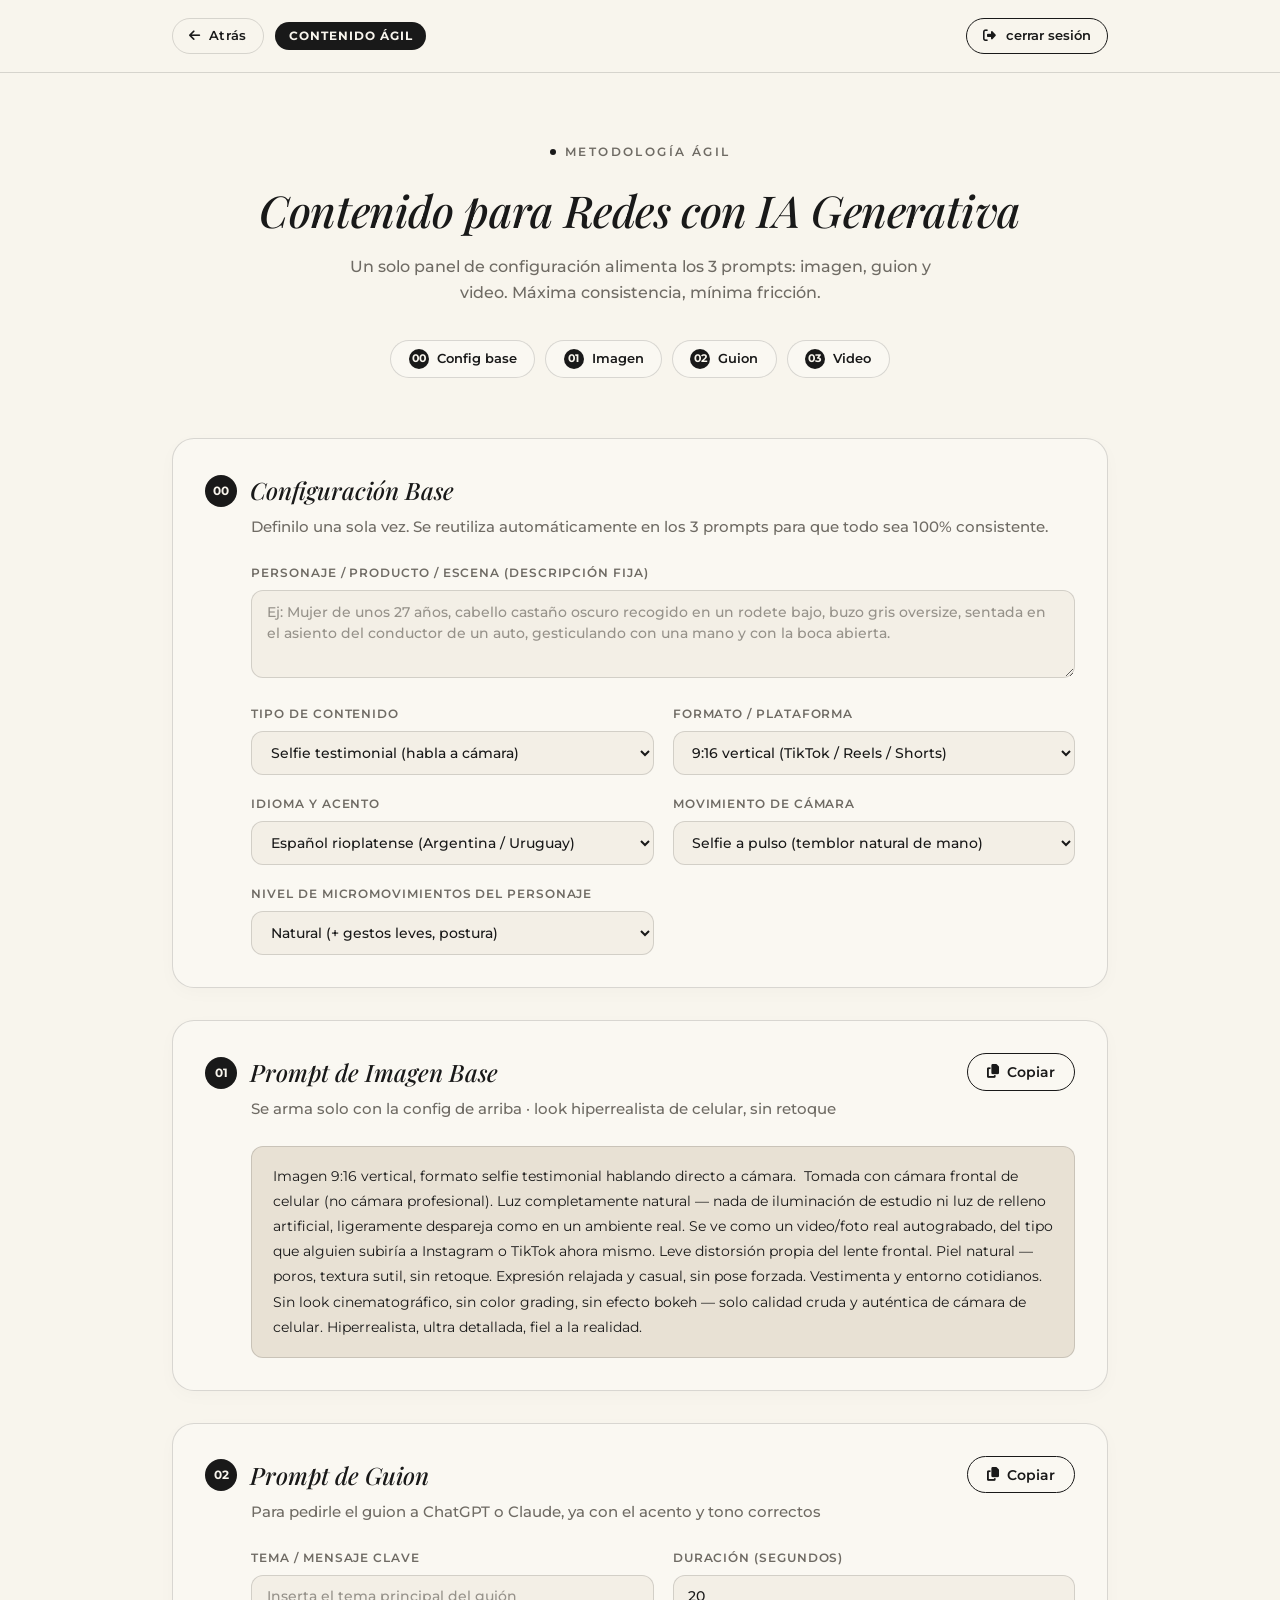
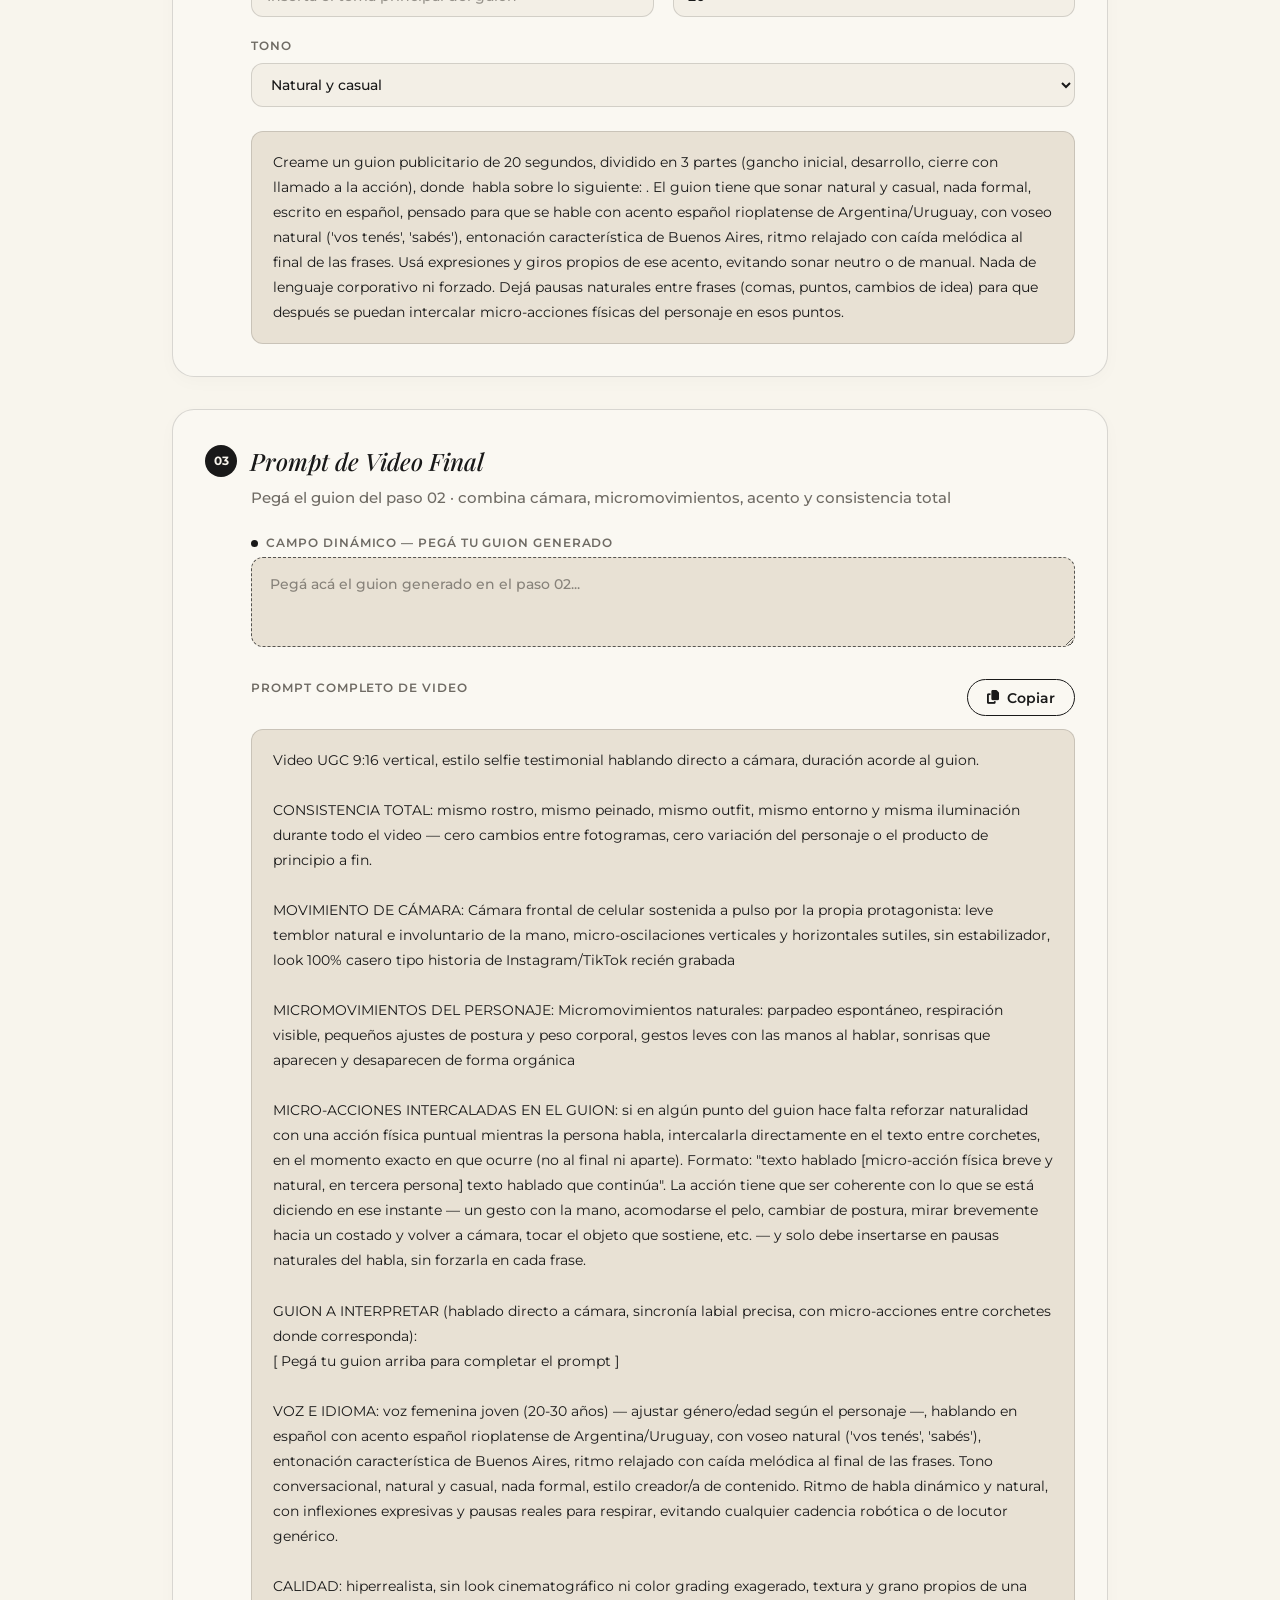
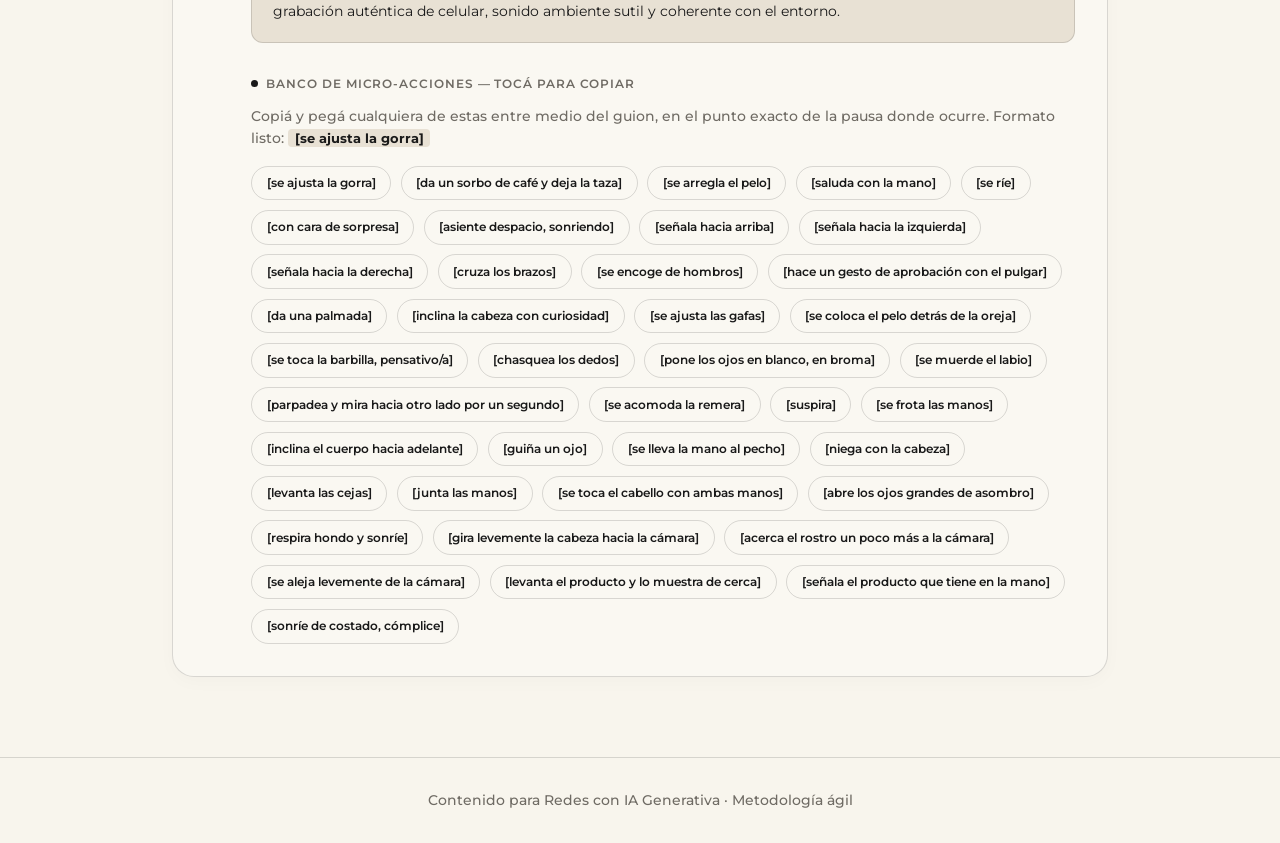
==== commit de898359: "Usar placeholders grises en personaje y tema del guion en Contenido para Redes Co-Authored-By: Claud" ====
--- a/contenido-redes-ia.html
+++ b/contenido-redes-ia.html
@@ -265,6 +265,12 @@
             background: var(--color-surface);
         }
 
+        .field-input::placeholder,
+        .field-textarea::placeholder {
+            color: var(--color-text-muted);
+            opacity: 0.7;
+        }
+
         select.field-select {
             cursor: pointer;
         }
@@ -459,6 +465,15 @@
             }
         }
     </style>
+    <link rel="manifest" href="/manifest.webmanifest">
+    <meta name="theme-color" content="#191919">
+    <link rel="icon" type="image/png" href="/icons/icon-192.png?v=2">
+    <link rel="apple-touch-icon" href="/icons/apple-touch-icon.png?v=2">
+    <script>
+        if ('serviceWorker' in navigator) {
+            window.addEventListener('load', function () { navigator.serviceWorker.register('/sw.js').catch(function () { }); });
+        }
+    </script>
 </head>
 
 <body>
@@ -509,7 +524,7 @@
                         <div>
                             <label class="field-label">Personaje / producto / escena (descripción fija)</label>
                             <textarea id="cfg-personaje" class="field-textarea" rows="3" oninput="updateAll()"
-                                placeholder="Ej: mujer de unos 27 años, cabello oscuro recogido en un rodete, buzo gris, sentada en el auto, sosteniendo una lata de agua tónica negra y dorada">Mujer de unos 27 años, cabello castaño oscuro recogido en un rodete bajo, buzo gris oversize, sentada en el asiento del conductor de un auto, sosteniendo una lata negra y dorada de agua tónica premium.</textarea>
+                                placeholder="Ej: Mujer de unos 27 años, cabello castaño oscuro recogido en un rodete bajo, buzo gris oversize, sentada en el asiento del conductor de un auto, gesticulando con una mano y con la boca abierta."></textarea>
                         </div>
                     </div>
 
@@ -612,8 +627,7 @@
                         <div>
                             <label class="field-label">Tema / mensaje clave</label>
                             <input id="cfg-tema" class="field-input" oninput="updateAll()"
-                                placeholder="Ej: la marca X, su beneficio principal..."
-                                value="Verona, agua tónica premium: sabor más dulce y agradable, burbujas más intensas">
+                                placeholder="Inserta el tema principal del guión">
                         </div>
                         <div>
                             <label class="field-label">Duración (segundos)</label>
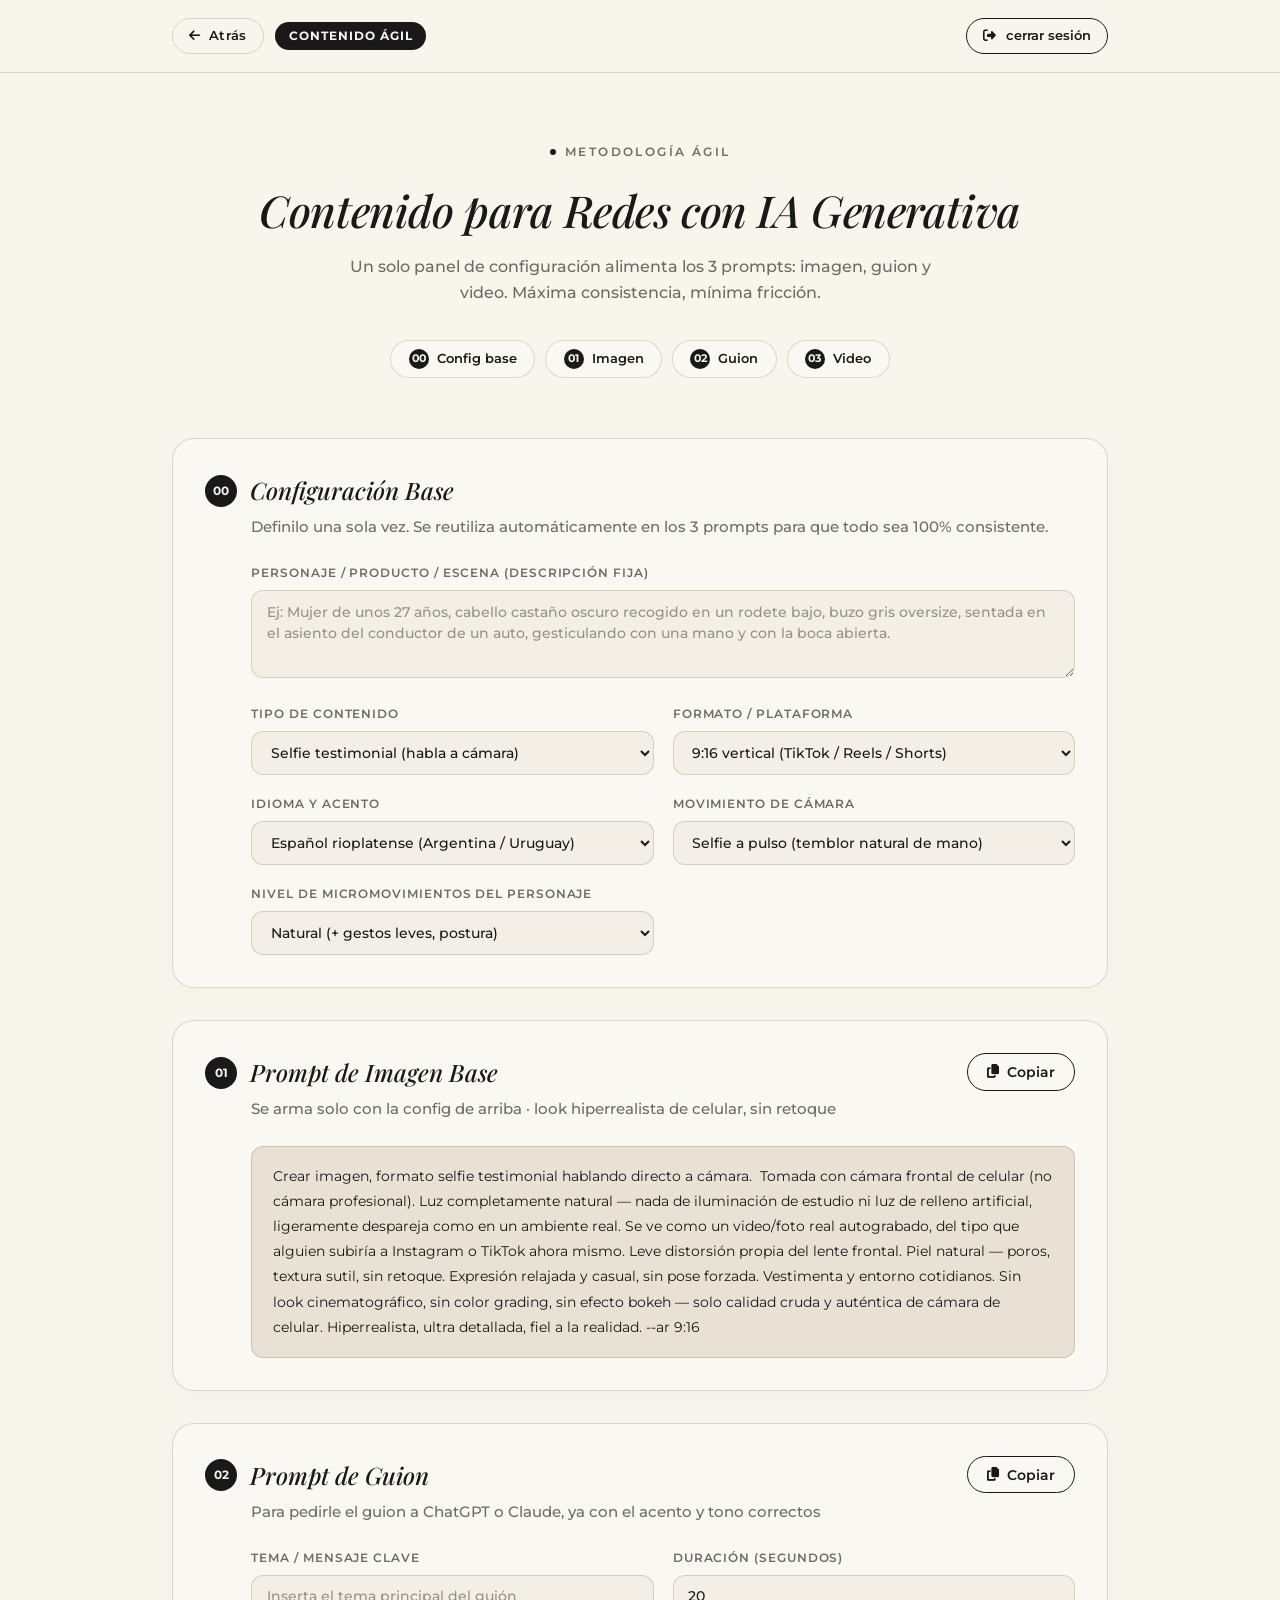
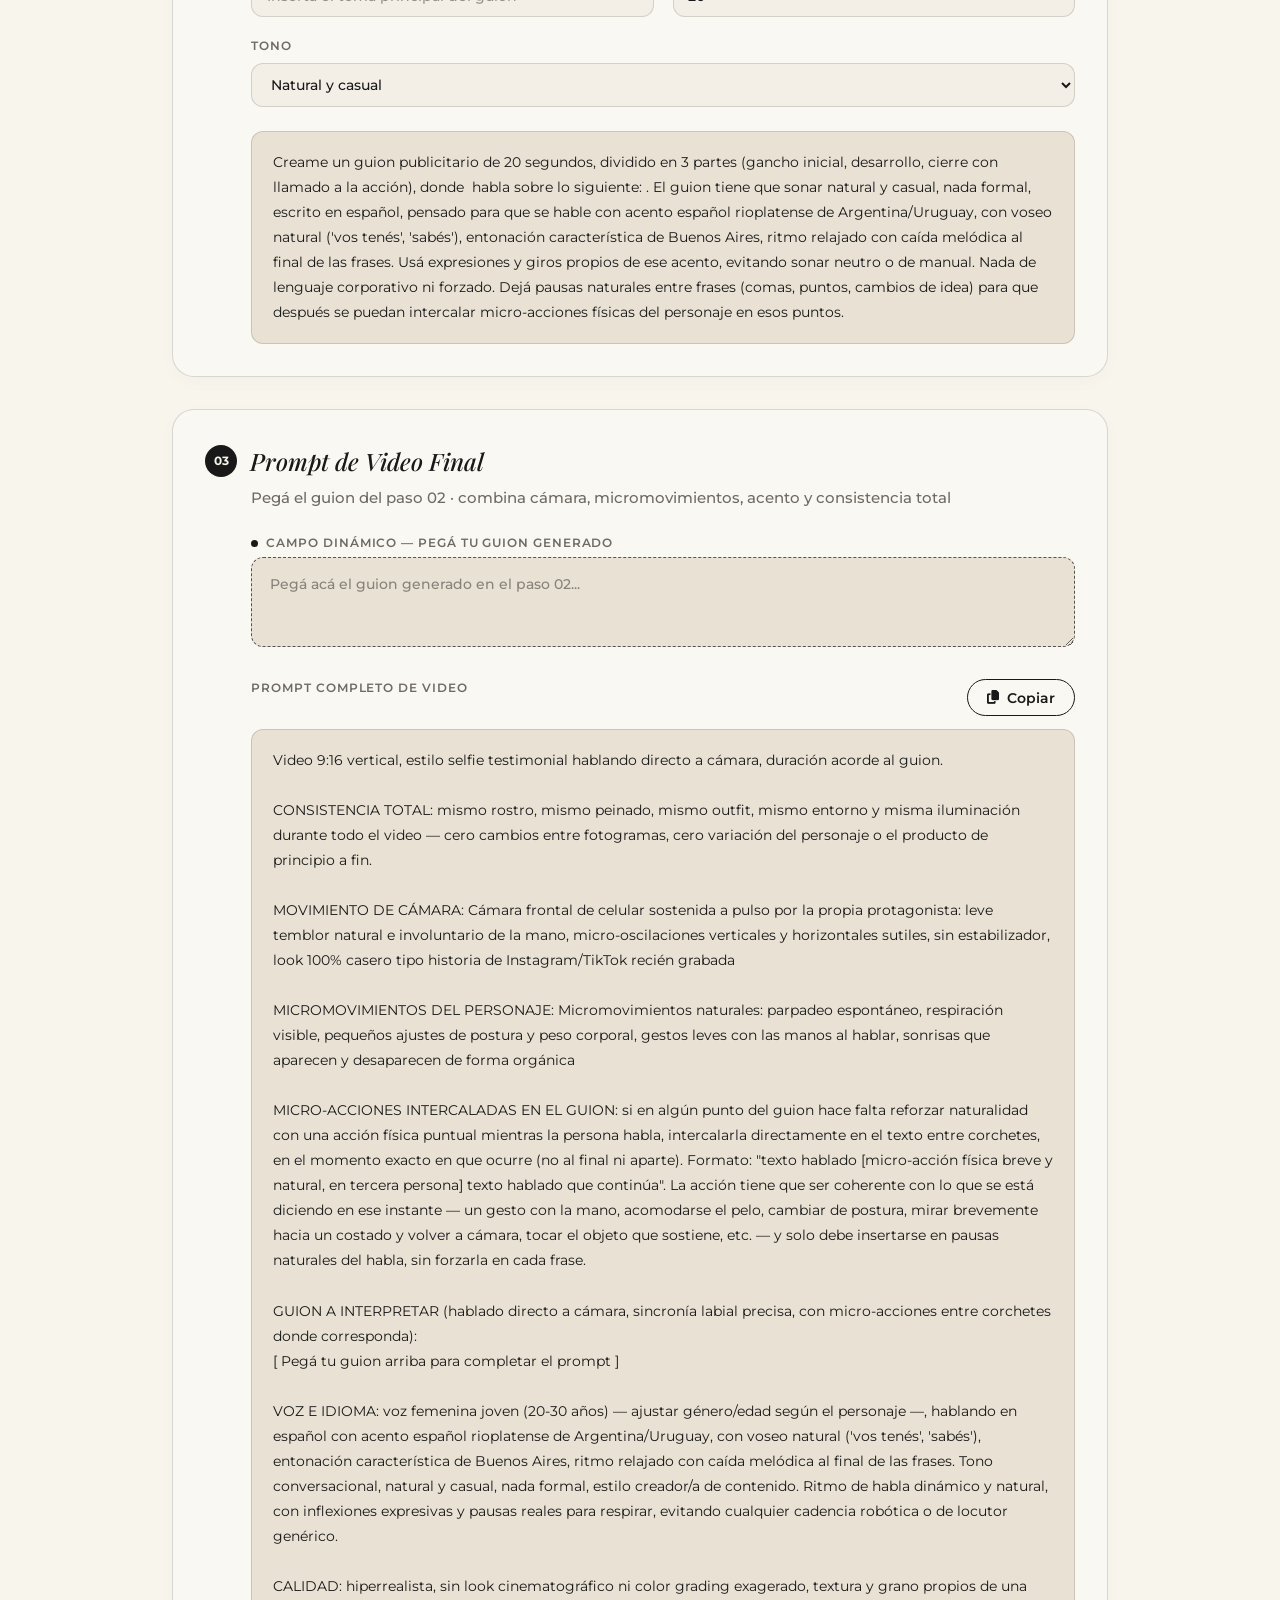
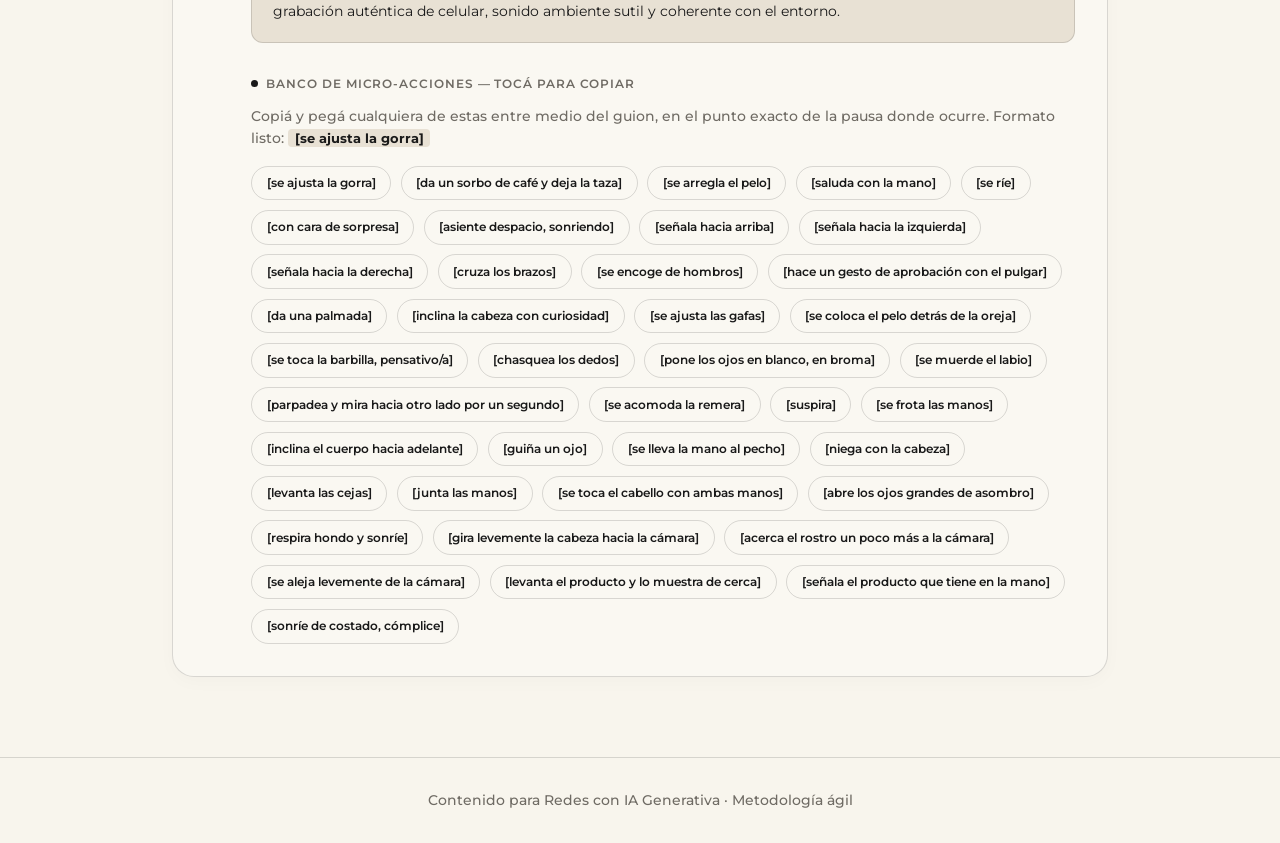
==== commit 0f30949e: "Ampliar formatos con --ar en prompt de imagen y quitar UGC de los prompts Co-Authored-By: Claude Son" ====
--- a/contenido-redes-ia.html
+++ b/contenido-redes-ia.html
@@ -550,6 +550,11 @@
                                 <option value="1:1 cuadrado">1:1 cuadrado (Feed)</option>
                                 <option value="4:5 vertical">4:5 vertical (Feed Instagram)</option>
                                 <option value="16:9 horizontal">16:9 horizontal (YouTube)</option>
+                                <option value="3:4 vertical">3:4 vertical</option>
+                                <option value="4:3 horizontal">4:3 horizontal</option>
+                                <option value="2:3 vertical">2:3 vertical (Pinterest)</option>
+                                <option value="3:2 horizontal">3:2 horizontal (fotografía clásica)</option>
+                                <option value="21:9 panorámico">21:9 panorámico</option>
                             </select>
                         </div>
                         <div>
@@ -780,7 +785,7 @@
             const formato = document.getElementById('cfg-formato').selectedOptions[0].value;
             const camKey = val('cfg-camara');
             const camText = camKey.startsWith('selfie') ? "Tomada con cámara frontal de celular (no cámara profesional)." : "Tomada con cámara de celular en mano (no cámara profesional).";
-            return `Imagen ${formato}, formato ${tipo}. ${personaje} ${camText} Luz completamente natural — nada de iluminación de estudio ni luz de relleno artificial, ligeramente despareja como en un ambiente real. Se ve como un video/foto real autograbado, del tipo que alguien subiría a Instagram o TikTok ahora mismo. Leve distorsión propia del lente frontal. Piel natural — poros, textura sutil, sin retoque. Expresión relajada y casual, sin pose forzada. Vestimenta y entorno cotidianos. Sin look cinematográfico, sin color grading, sin efecto bokeh — solo calidad cruda y auténtica de cámara de celular. Hiperrealista, ultra detallada, fiel a la realidad.`;
+            return `Crear imagen, formato ${tipo}. ${personaje} ${camText} Luz completamente natural — nada de iluminación de estudio ni luz de relleno artificial, ligeramente despareja como en un ambiente real. Se ve como un video/foto real autograbado, del tipo que alguien subiría a Instagram o TikTok ahora mismo. Leve distorsión propia del lente frontal. Piel natural — poros, textura sutil, sin retoque. Expresión relajada y casual, sin pose forzada. Vestimenta y entorno cotidianos. Sin look cinematográfico, sin color grading, sin efecto bokeh — solo calidad cruda y auténtica de cámara de celular. Hiperrealista, ultra detallada, fiel a la realidad. --ar ${formato.split(' ')[0]}`;
         }
 
         function buildScriptPrompt() {
@@ -804,7 +809,7 @@
             const script = val('script-input').trim();
             const scriptBlock = script ? script : "[ Pegá tu guion arriba para completar el prompt ]";
 
-            return `Video UGC ${formato}, estilo ${tipo}, duración acorde al guion. ${personaje}
+            return `Video ${formato}, estilo ${tipo}, duración acorde al guion. ${personaje}
 
 CONSISTENCIA TOTAL: mismo rostro, mismo peinado, mismo outfit, mismo entorno y misma iluminación durante todo el video — cero cambios entre fotogramas, cero variación del personaje o el producto de principio a fin.
 
